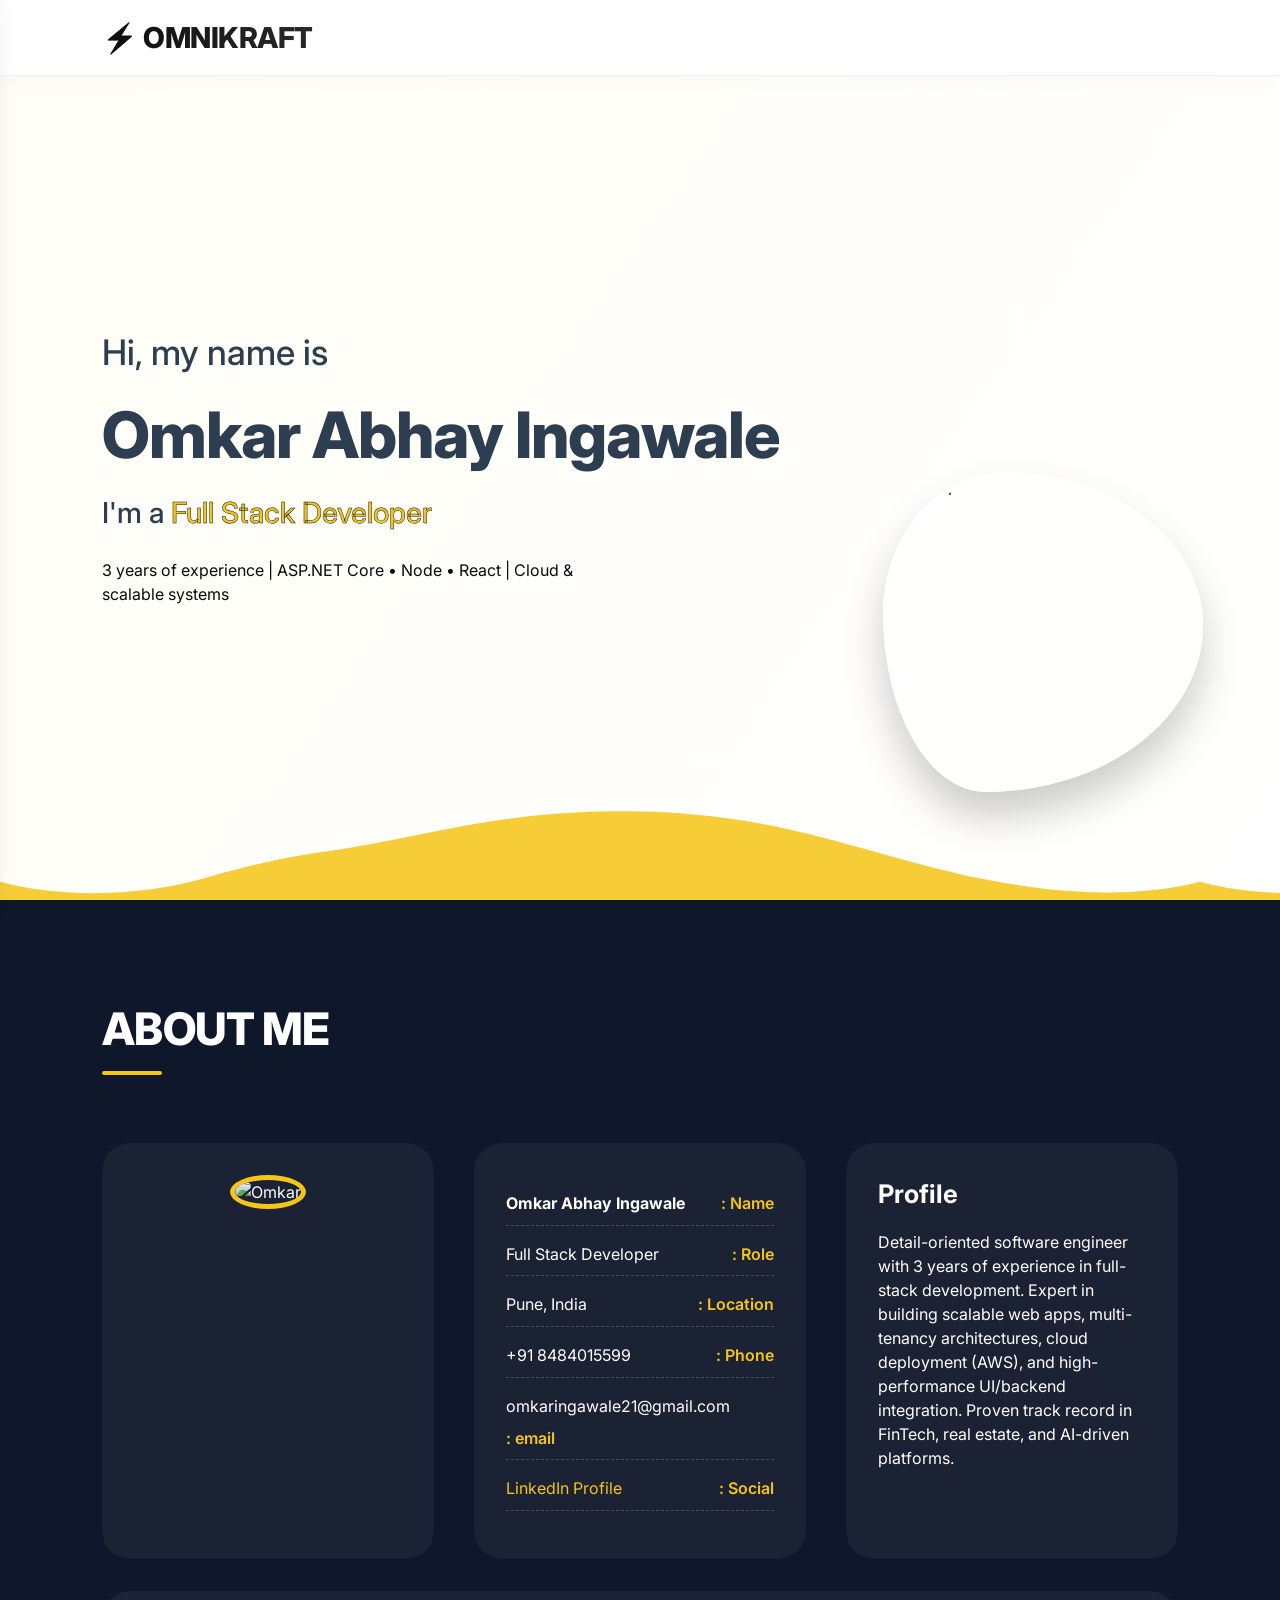
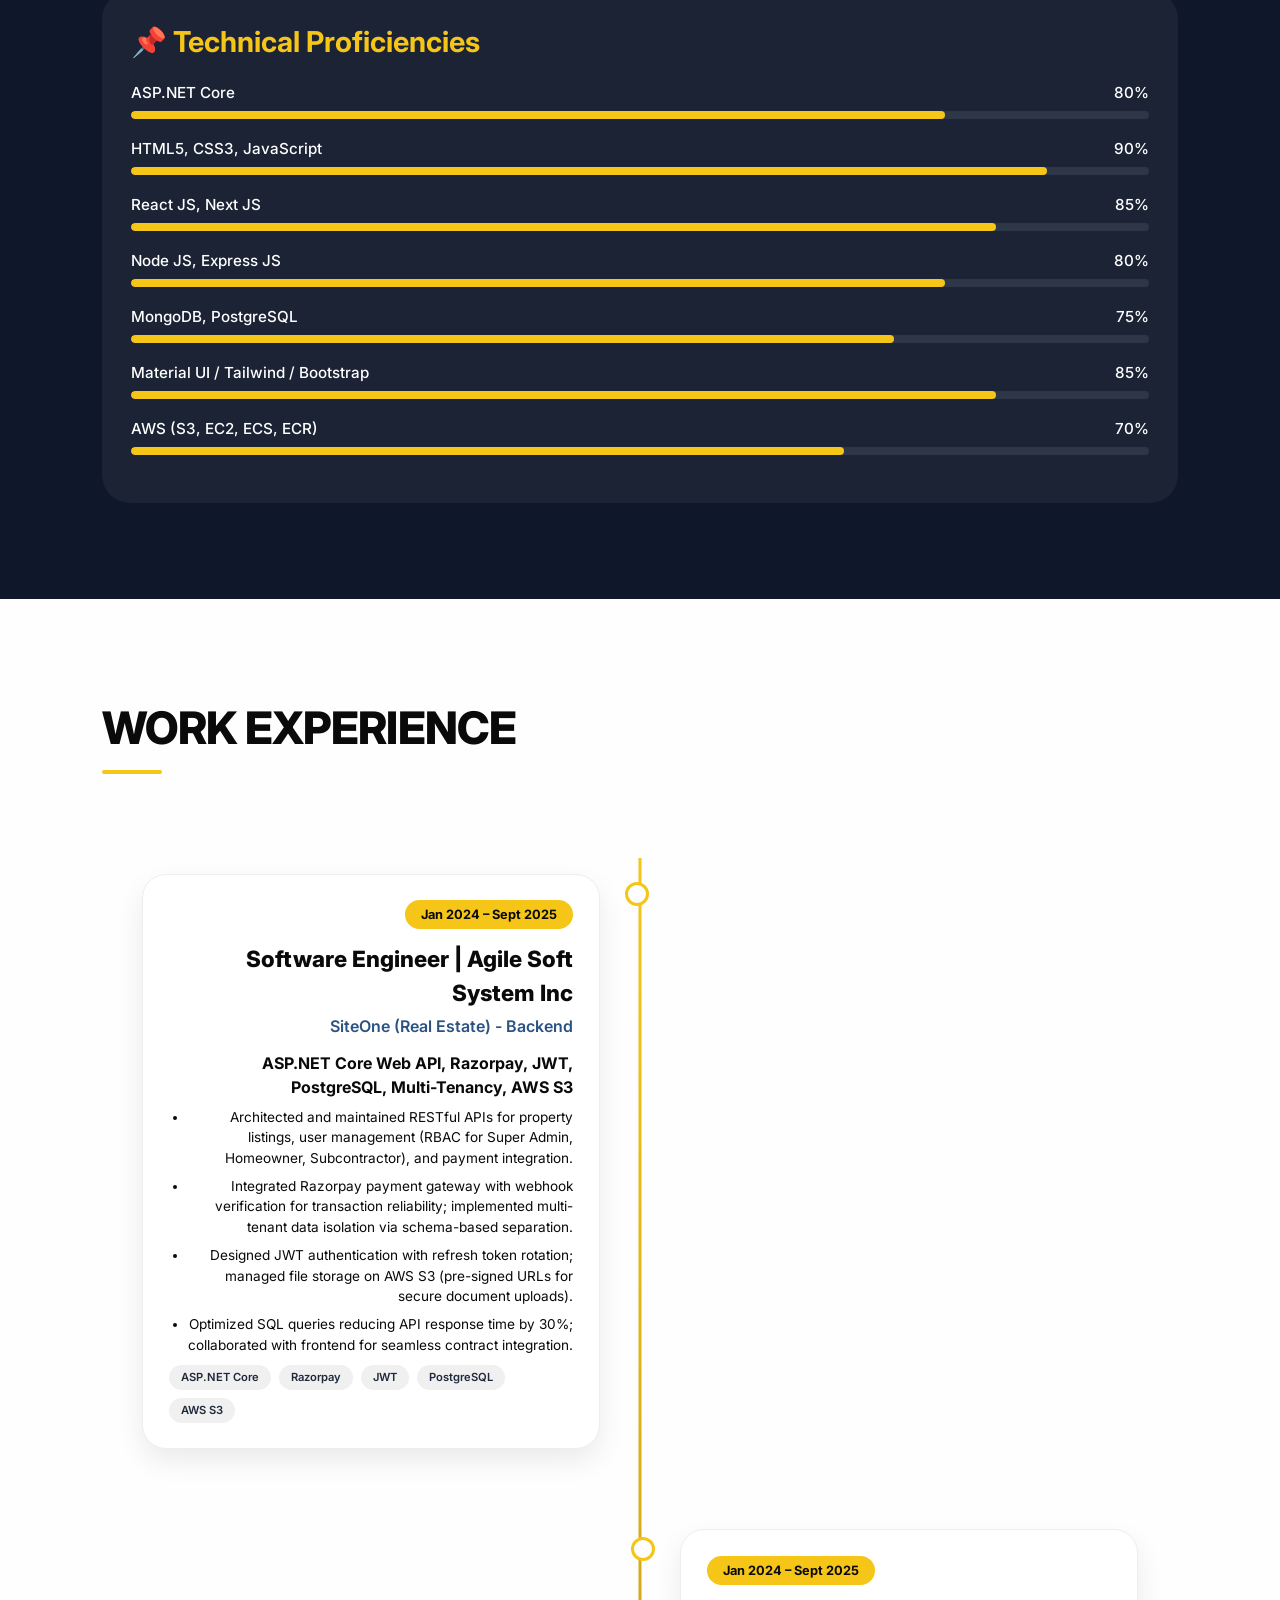
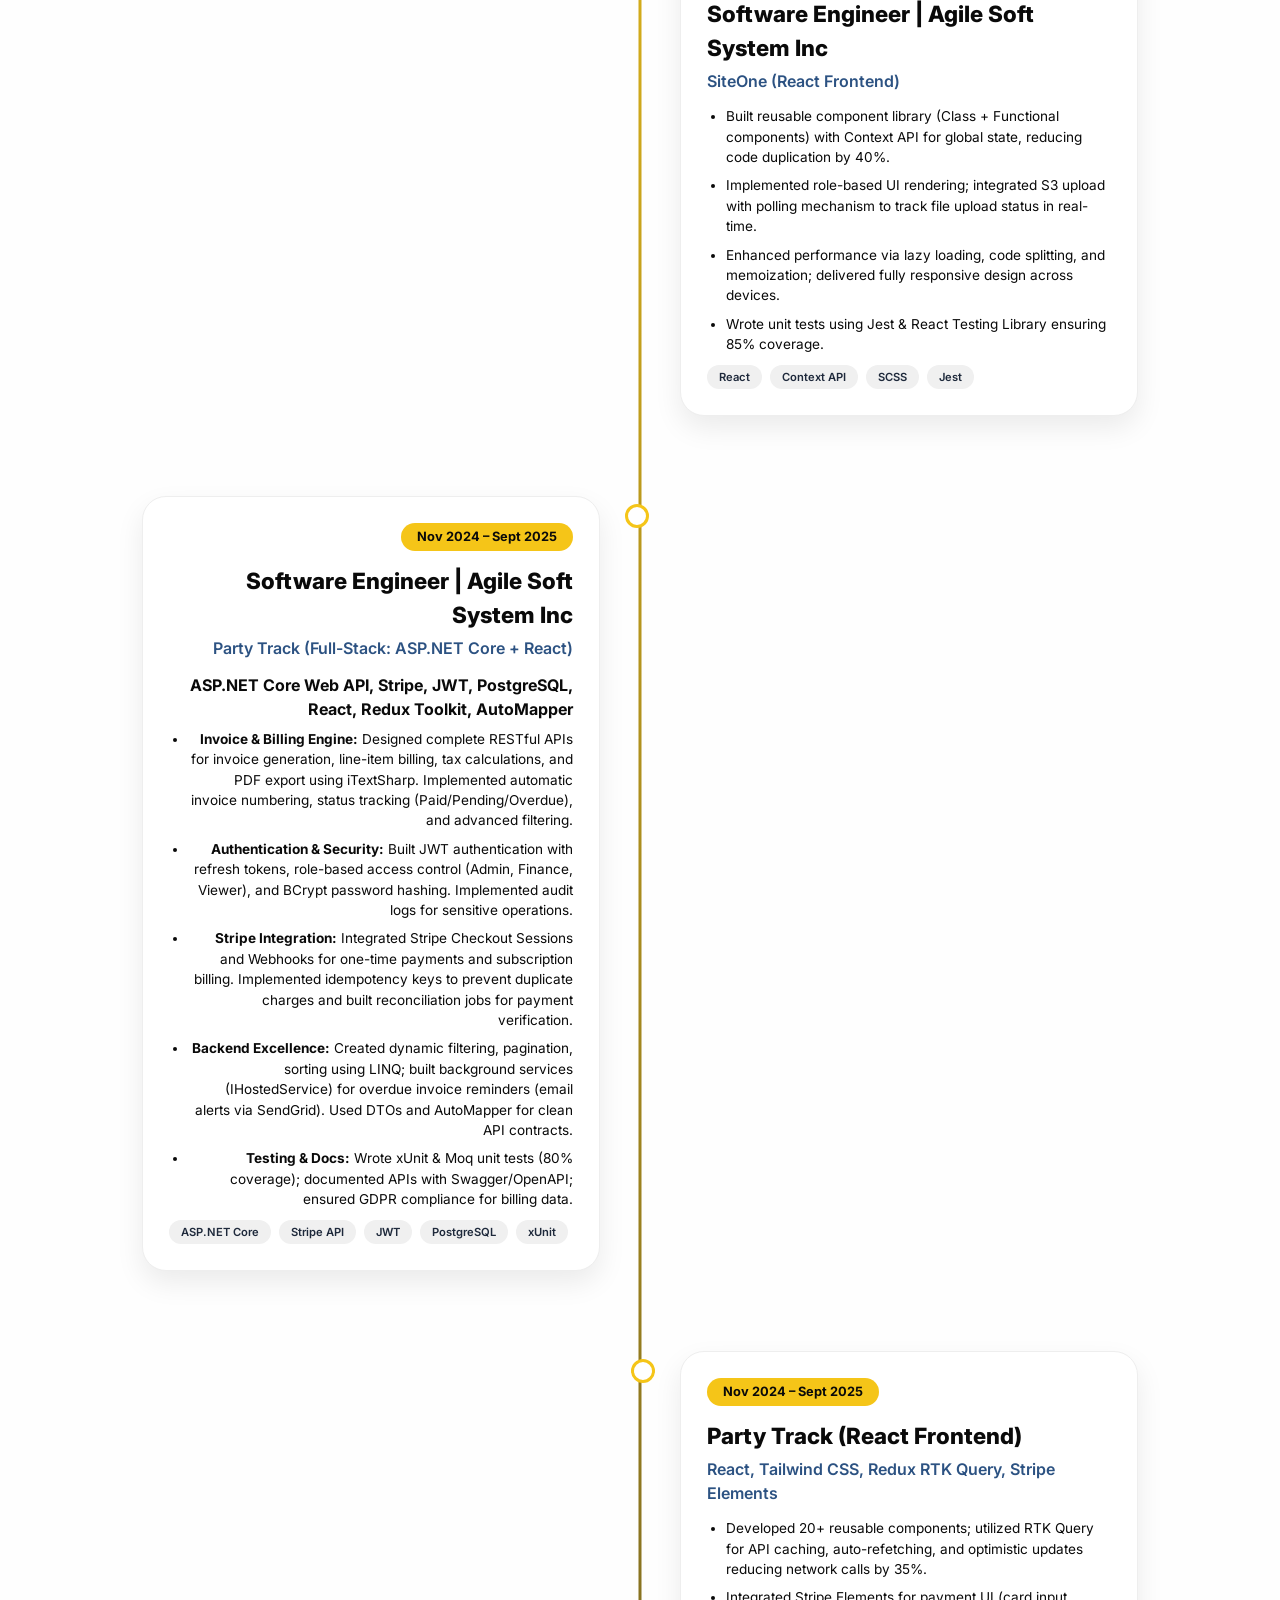
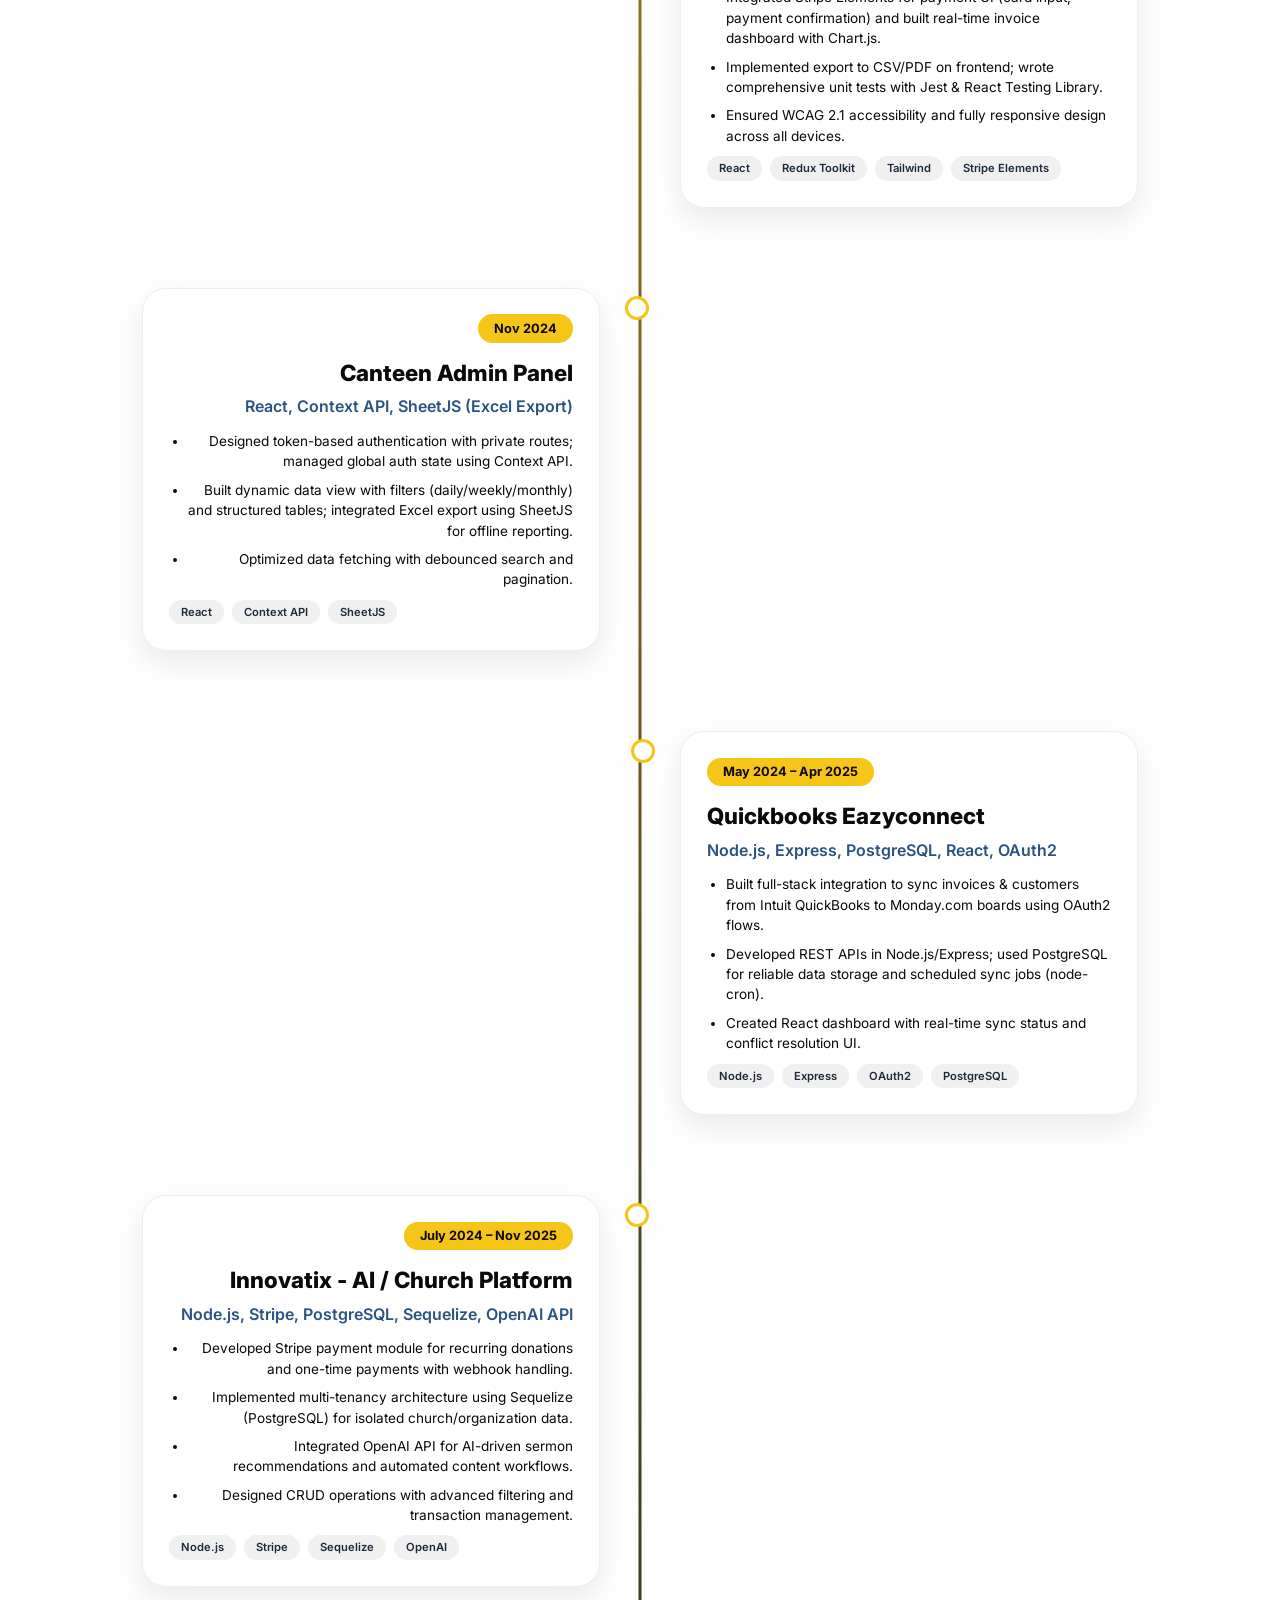
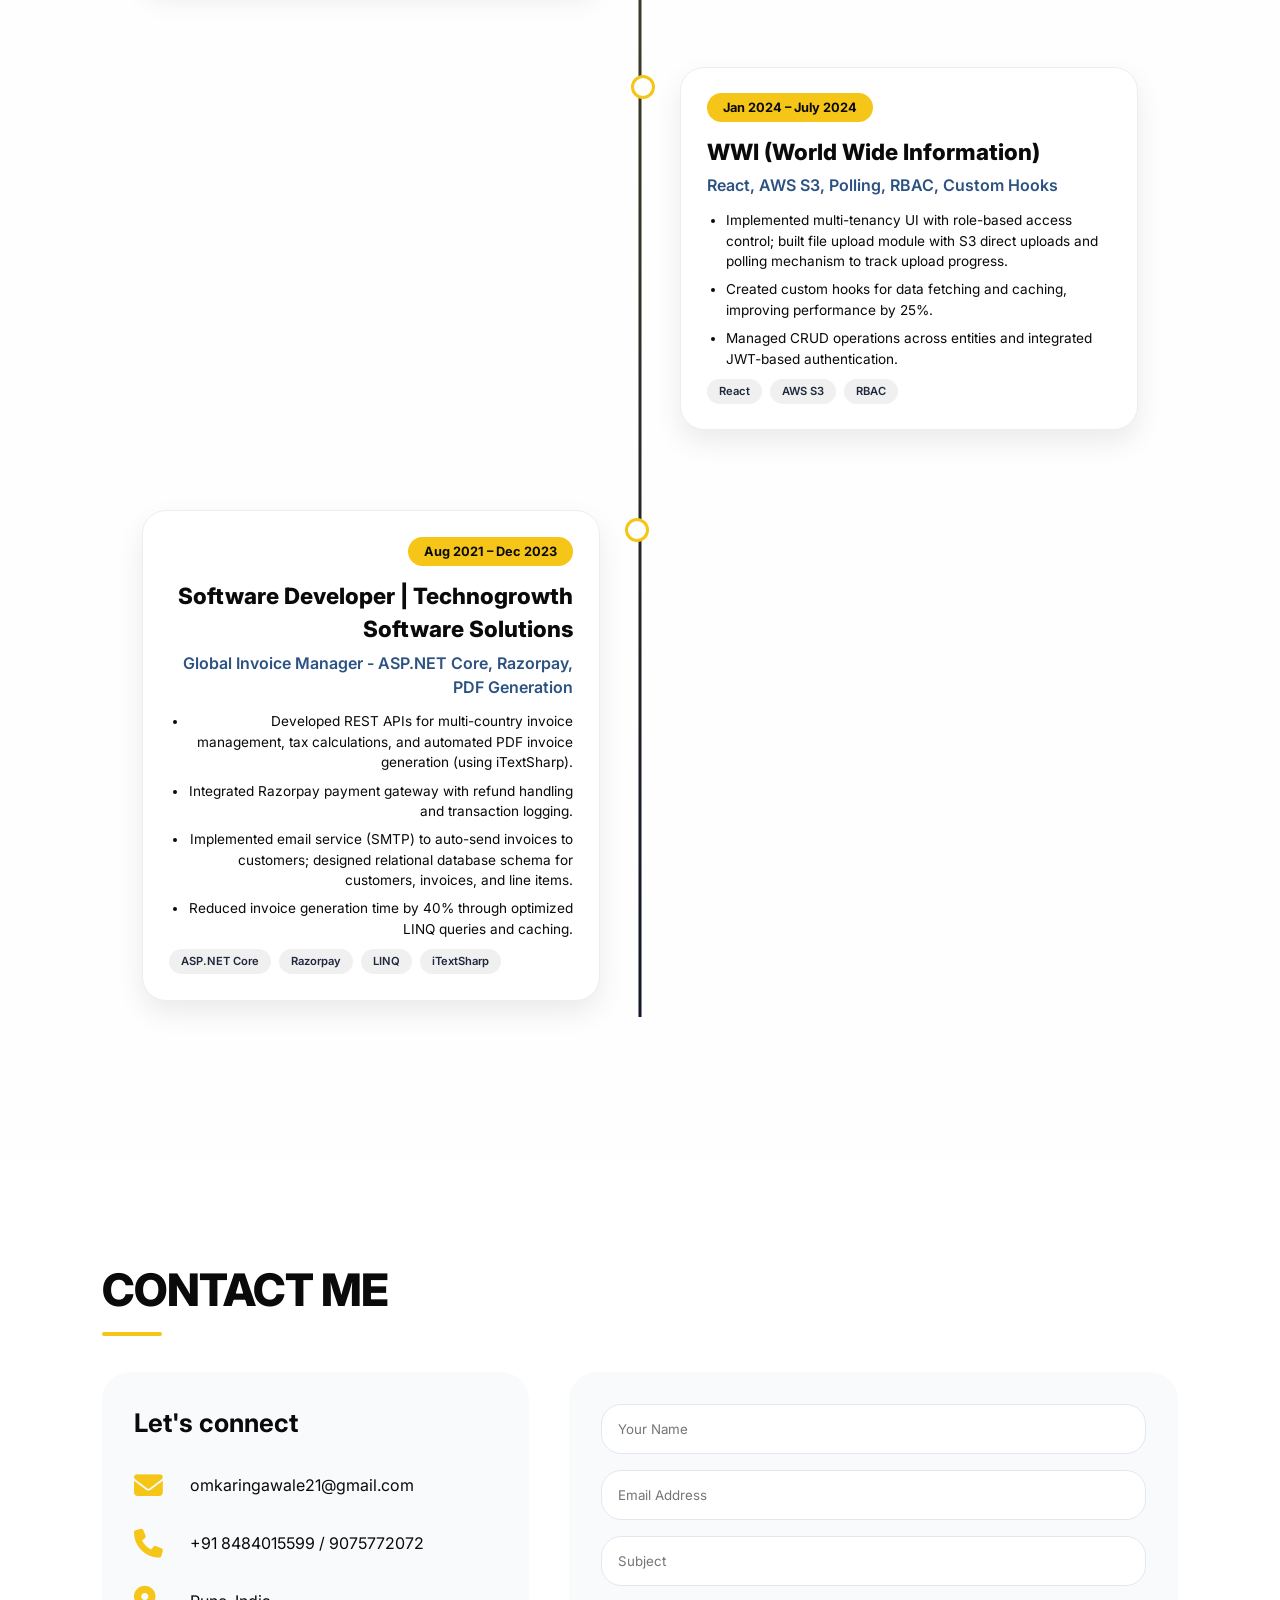
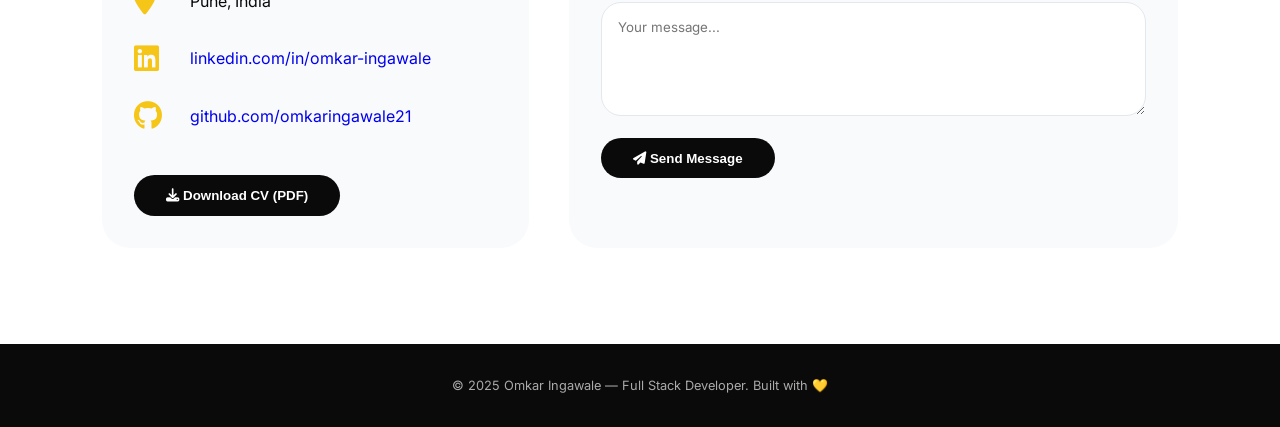
==== index.html @ 3b8007e1 "feat: update porfolio" ====
<!DOCTYPE html>
<html lang="en">
<head>
  <meta charset="UTF-8">
  <meta name="viewport" content="width=device-width, initial-scale=1.0, user-scalable=yes">
  <title>Omkar Ingawale | Full Stack Developer Portfolio</title>
  <!-- Google Fonts & Font Awesome -->
  <link href="https://fonts.googleapis.com/css2?family=Inter:opsz,wght@14..32,300;14..32,400;14..32,500;14..32,600;14..32,700;14..32,800&display=swap" rel="stylesheet">
  <link rel="stylesheet" href="https://cdnjs.cloudflare.com/ajax/libs/font-awesome/6.1.1/css/all.min.css">
  <link rel="stylesheet" href="./Personal_Portfolio.css">
</head>
<body>

<header class="header">
  <a href="#home" class="logo">⚡ OMNIKRAFT</a>
  <div id="menu-btn" class="fa-solid fa-bars"></div>
</header>

<nav class="navbar">
  <a href="#home"><i class="fa-solid fa-house"></i> Home</a>
  <a href="#about"><i class="fa-solid fa-address-card"></i> About</a>
  <a href="#experience"><i class="fa-solid fa-briefcase"></i> Experience</a>
  <a href="#contact"><i class="fa-solid fa-phone-volume"></i> Contact</a>
</nav>
<div class="navbar-img"><img src="https://placehold.co/800x1000/2c3e50/white?text=dev+vision" alt="nav-bg"></div>

<!-- HOME -->
<section class="home" id="home">
  <div class="home-content">
    <h3>Hi, my name is</h3>
    <h3 class="home-text">Omkar Abhay Ingawale</h3>
    <h3 style="font-size: 1.8rem;">I'm a <span class="highlight">Full Stack Developer</span></h3>
    <p style="margin-top: 1.5rem; max-width: 500px;">3 years of experience | ASP.NET Core • Node • React | Cloud & scalable systems</p>
  </div>
  <img src="https://placehold.co/400x400/0f172a/white?text=OMKAR" class="home-img" alt="Omkar">
  <div class="wave"></div><div class="wave wave2"></div>
</section>

<!-- ABOUT -->
<section class="about" id="about">
  <h1 class="heading" style="color:white">About Me</h1>
  <div class="about-container">
    <div class="about-card profile-img"><img src="https://placehold.co/300x300/f5c518/0f172a?text=OI" alt="Omkar"></div>
    <div class="about-card info">
      <p><strong>Omkar Abhay Ingawale</strong> <span>: Name</span></p>
      <p>Full Stack Developer <span>: Role</span></p>
      <p>Pune, India <span>: Location</span></p>
      <p>+91 8484015599 <span>: Phone</span></p>
      <p style="text-transform:lowercase">omkaringawale21@gmail.com <span>: Email</span></p>
      <p><a href="https://www.linkedin.com/in/omkar-ingawale-034a6b214/" target="_blank" style="color:var(--yellow)">LinkedIn Profile</a> <span>: Social</span></p>
    </div>
    <div class="about-card">
      <h3 style="font-size:1.6rem; margin-bottom:1rem;">Profile</h3>
      <p>Detail-oriented software engineer with 3 years of experience in full-stack development. Expert in building scalable web apps, multi-tenancy architectures, cloud deployment (AWS), and high-performance UI/backend integration. Proven track record in FinTech, real estate, and AI-driven platforms.</p>
    </div>
  </div>

  <div class="skill-box">
    <div class="skill-title">📌 Technical Proficiencies</div>
    <div class="progress"><h3>ASP.NET Core <span>80%</span></h3><div class="bar"><span style="width:80%"></span></div></div>
    <div class="progress"><h3>HTML5, CSS3, JavaScript <span>90%</span></h3><div class="bar"><span style="width:90%"></span></div></div>
    <div class="progress"><h3>React JS, Next JS <span>85%</span></h3><div class="bar"><span style="width:85%"></span></div></div>
    <div class="progress"><h3>Node JS, Express JS <span>80%</span></h3><div class="bar"><span style="width:80%"></span></div></div>
    <div class="progress"><h3>MongoDB, PostgreSQL <span>75%</span></h3><div class="bar"><span style="width:75%"></span></div></div>
    <div class="progress"><h3>Material UI / Tailwind / Bootstrap <span>85%</span></h3><div class="bar"><span style="width:85%"></span></div></div>
    <div class="progress"><h3>AWS (S3, EC2, ECS, ECR) <span>70%</span></h3><div class="bar"><span style="width:70%"></span></div></div>
  </div>
</section>

<!-- EXPERIENCE - ENRICHED DETAILS -->
<section class="experience" id="experience">
  <h1 class="heading">Work Experience</h1>
  <div class="timeline">
    <!-- Agile Soft: SiteOne Backend -->
    <div class="timeline-item"><div class="timeline-content"><span class="timeline-date">Jan 2024 – Sept 2025</span><h3>Software Engineer | Agile Soft System Inc</h3><h4>SiteOne (Real Estate) - Backend</h4><p><strong>ASP.NET Core Web API, Razorpay, JWT, PostgreSQL, Multi-Tenancy, AWS S3</strong></p><ul><li>Architected and maintained RESTful APIs for property listings, user management (RBAC for Super Admin, Homeowner, Subcontractor), and payment integration.</li><li>Integrated Razorpay payment gateway with webhook verification for transaction reliability; implemented multi-tenant data isolation via schema-based separation.</li><li>Designed JWT authentication with refresh token rotation; managed file storage on AWS S3 (pre-signed URLs for secure document uploads).</li><li>Optimized SQL queries reducing API response time by 30%; collaborated with frontend for seamless contract integration.</li></ul><div class="tech-stack"><span class="tech-badge">ASP.NET Core</span><span class="tech-badge">Razorpay</span><span class="tech-badge">JWT</span><span class="tech-badge">PostgreSQL</span><span class="tech-badge">AWS S3</span></div></div></div>
    
    <!-- SiteOne React Frontend -->
    <div class="timeline-item"><div class="timeline-content"><span class="timeline-date">Jan 2024 – Sept 2025</span><h3>Software Engineer | Agile Soft System Inc</h3><h4>SiteOne (React Frontend)</h4><ul><li>Built reusable component library (Class + Functional components) with Context API for global state, reducing code duplication by 40%.</li><li>Implemented role-based UI rendering; integrated S3 upload with polling mechanism to track file upload status in real-time.</li><li>Enhanced performance via lazy loading, code splitting, and memoization; delivered fully responsive design across devices.</li><li>Wrote unit tests using Jest & React Testing Library ensuring 85% coverage.</li></ul><div class="tech-stack"><span class="tech-badge">React</span><span class="tech-badge">Context API</span><span class="tech-badge">SCSS</span><span class="tech-badge">Jest</span></div></div></div>
    
    <!-- PARTY TRACK - Backend (ASP.NET Core with Stripe & Invoicing) -->
    <div class="timeline-item"><div class="timeline-content"><span class="timeline-date">Nov 2024 – Sept 2025</span><h3>Software Engineer | Agile Soft System Inc</h3><h4>Party Track (Full-Stack: ASP.NET Core + React)</h4>
      <p><strong>ASP.NET Core Web API, Stripe, JWT, PostgreSQL, React, Redux Toolkit, AutoMapper</strong></p>
      <ul>
        <li><strong>Invoice & Billing Engine:</strong> Designed complete RESTful APIs for invoice generation, line-item billing, tax calculations, and PDF export using iTextSharp. Implemented automatic invoice numbering, status tracking (Paid/Pending/Overdue), and advanced filtering.</li>
        <li><strong>Authentication & Security:</strong> Built JWT authentication with refresh tokens, role-based access control (Admin, Finance, Viewer), and BCrypt password hashing. Implemented audit logs for sensitive operations.</li>
        <li><strong>Stripe Integration:</strong> Integrated Stripe Checkout Sessions and Webhooks for one-time payments and subscription billing. Implemented idempotency keys to prevent duplicate charges and built reconciliation jobs for payment verification.</li>
        <li><strong>Backend Excellence:</strong> Created dynamic filtering, pagination, sorting using LINQ; built background services (IHostedService) for overdue invoice reminders (email alerts via SendGrid). Used DTOs and AutoMapper for clean API contracts.</li>
        <li><strong>Testing & Docs:</strong> Wrote xUnit & Moq unit tests (80% coverage); documented APIs with Swagger/OpenAPI; ensured GDPR compliance for billing data.</li>
      </ul>
      <div class="tech-stack"><span class="tech-badge">ASP.NET Core</span><span class="tech-badge">Stripe API</span><span class="tech-badge">JWT</span><span class="tech-badge">PostgreSQL</span><span class="tech-badge">xUnit</span></div>
    </div></div>

    <!-- Party Track React Frontend (Redux RTK Query) -->
    <div class="timeline-item"><div class="timeline-content"><span class="timeline-date">Nov 2024 – Sept 2025</span><h3>Party Track (React Frontend)</h3><h4>React, Tailwind CSS, Redux RTK Query, Stripe Elements</h4><ul><li>Developed 20+ reusable components; utilized RTK Query for API caching, auto-refetching, and optimistic updates reducing network calls by 35%.</li><li>Integrated Stripe Elements for payment UI (card input, payment confirmation) and built real-time invoice dashboard with Chart.js.</li><li>Implemented export to CSV/PDF on frontend; wrote comprehensive unit tests with Jest & React Testing Library.</li><li>Ensured WCAG 2.1 accessibility and fully responsive design across all devices.</li></ul><div class="tech-stack"><span class="tech-badge">React</span><span class="tech-badge">Redux Toolkit</span><span class="tech-badge">Tailwind</span><span class="tech-badge">Stripe Elements</span></div></div></div>
    
    <!-- Canteen Admin Panel -->
    <div class="timeline-item"><div class="timeline-content"><span class="timeline-date">Nov 2024</span><h3>Canteen Admin Panel</h3><h4>React, Context API, SheetJS (Excel Export)</h4><ul><li>Designed token-based authentication with private routes; managed global auth state using Context API.</li><li>Built dynamic data view with filters (daily/weekly/monthly) and structured tables; integrated Excel export using SheetJS for offline reporting.</li><li>Optimized data fetching with debounced search and pagination.</li></ul><div class="tech-stack"><span class="tech-badge">React</span><span class="tech-badge">Context API</span><span class="tech-badge">SheetJS</span></div></div></div>
    
    <!-- Quickbooks Eazyconnect -->
    <div class="timeline-item"><div class="timeline-content"><span class="timeline-date">May 2024 – Apr 2025</span><h3>Quickbooks Eazyconnect</h3><h4>Node.js, Express, PostgreSQL, React, OAuth2</h4><ul><li>Built full-stack integration to sync invoices & customers from Intuit QuickBooks to Monday.com boards using OAuth2 flows.</li><li>Developed REST APIs in Node.js/Express; used PostgreSQL for reliable data storage and scheduled sync jobs (node-cron).</li><li>Created React dashboard with real-time sync status and conflict resolution UI.</li></ul><div class="tech-stack"><span class="tech-badge">Node.js</span><span class="tech-badge">Express</span><span class="tech-badge">OAuth2</span><span class="tech-badge">PostgreSQL</span></div></div></div>
    
    <!-- Innovatix - AI / Church -->
    <div class="timeline-item"><div class="timeline-content"><span class="timeline-date">July 2024 – Nov 2025</span><h3>Innovatix - AI / Church Platform</h3><h4>Node.js, Stripe, PostgreSQL, Sequelize, OpenAI API</h4><ul><li>Developed Stripe payment module for recurring donations and one-time payments with webhook handling.</li><li>Implemented multi-tenancy architecture using Sequelize (PostgreSQL) for isolated church/organization data.</li><li>Integrated OpenAI API for AI-driven sermon recommendations and automated content workflows.</li><li>Designed CRUD operations with advanced filtering and transaction management.</li></ul><div class="tech-stack"><span class="tech-badge">Node.js</span><span class="tech-badge">Stripe</span><span class="tech-badge">Sequelize</span><span class="tech-badge">OpenAI</span></div></div></div>
    
    <!-- WWI (World Wide Info) -->
    <div class="timeline-item"><div class="timeline-content"><span class="timeline-date">Jan 2024 – July 2024</span><h3>WWI (World Wide Information)</h3><h4>React, AWS S3, Polling, RBAC, Custom Hooks</h4><ul><li>Implemented multi-tenancy UI with role-based access control; built file upload module with S3 direct uploads and polling mechanism to track upload progress.</li><li>Created custom hooks for data fetching and caching, improving performance by 25%.</li><li>Managed CRUD operations across entities and integrated JWT-based authentication.</li></ul><div class="tech-stack"><span class="tech-badge">React</span><span class="tech-badge">AWS S3</span><span class="tech-badge">RBAC</span></div></div></div>
    
    <!-- Technogrowth - Global Invoice Manager -->
    <div class="timeline-item"><div class="timeline-content"><span class="timeline-date">Aug 2021 – Dec 2023</span><h3>Software Developer | Technogrowth Software Solutions</h3><h4>Global Invoice Manager - ASP.NET Core, Razorpay, PDF Generation</h4><ul><li>Developed REST APIs for multi-country invoice management, tax calculations, and automated PDF invoice generation (using iTextSharp).</li><li>Integrated Razorpay payment gateway with refund handling and transaction logging.</li><li>Implemented email service (SMTP) to auto-send invoices to customers; designed relational database schema for customers, invoices, and line items.</li><li>Reduced invoice generation time by 40% through optimized LINQ queries and caching.</li></ul><div class="tech-stack"><span class="tech-badge">ASP.NET Core</span><span class="tech-badge">Razorpay</span><span class="tech-badge">LINQ</span><span class="tech-badge">iTextSharp</span></div></div></div>
  </div>
</section>

<!-- CONTACT -->
<section class="contact" id="contact">
  <h1 class="heading">Contact Me</h1>
  <div class="contact-row">
    <div class="contact-info">
      <h3 style="font-size:1.6rem; margin-bottom:1rem;">Let's connect</h3>
      <div class="info-item"><i class="fas fa-envelope"></i> <span style="word-break:break-all;">omkaringawale21@gmail.com</span></div>
      <div class="info-item"><i class="fas fa-phone"></i> +91 8484015599 / 9075772072</div>
      <div class="info-item"><i class="fas fa-map-marker-alt"></i> Pune, India</div>
      <div class="info-item"><i class="fab fa-linkedin"></i> <a href="https://www.linkedin.com/in/omkar-ingawale-034a6b214/" target="_blank">linkedin.com/in/omkar-ingawale</a></div>
      <div class="info-item"><i class="fab fa-github"></i> <a href="https://github.com/omkaringawale21" target="_blank">github.com/omkaringawale21</a></div>
      <button id="downloadResume" class="download-btn" style="margin-top:1rem;"><i class="fa-solid fa-download"></i> Download CV (PDF)</button>
    </div>
    <form class="contact-form" id="contactForm">
      <input type="text" placeholder="Your Name" class="box" id="nameInput" required>
      <input type="email" placeholder="Email Address" class="box" id="emailInput" required>
      <input type="text" placeholder="Subject" class="box" id="subjectInput">
      <textarea rows="5" placeholder="Your message..." id="msgInput" class="message"></textarea>
      <button type="submit"><i class="fas fa-paper-plane"></i> Send Message</button>
    </form>
  </div>
</section>
<footer>
  <p>© 2025 Omkar Ingawale — Full Stack Developer. Built with 💛</p>
</footer>

<script src="https://cdn.jsdelivr.net/npm/@emailjs/browser@3/dist/email.min.js"></script>
<script src="./Personal_Portfolio.js"></script>
</body>
</html>
---- Personal_Portfolio.css ----
* {
  margin: 0;
  padding: 0;
  box-sizing: border-box;
}

:root {
  --yellow: #f5c518;
  --yellow-dark: #e0b015;
  --black: #0a0a0a;
  --white: #ffffff;
  --gray-100: #f8f9fa;
  --gray-200: #e9ecef;
  --gray-800: #212529;
  --dark-bg: #0f172a;
  --card-shadow: 0 20px 35px -12px rgba(0, 0, 0, 0.12);
  --transition: all 0.25s cubic-bezier(0.2, 0, 0, 1);
}

body {
  font-family: 'Inter', sans-serif;
  background: var(--white);
  color: var(--black);
  line-height: 1.5;
  scroll-behavior: smooth;
  overflow-x: hidden;
}

::-webkit-scrollbar {
  width: 8px;
}
::-webkit-scrollbar-track {
  background: var(--gray-200);
}
::-webkit-scrollbar-thumb {
  background: var(--yellow);
  border-radius: 10px;
}

section {
  padding: 6rem 8%;
}

.heading {
  font-size: 2.8rem;
  font-weight: 800;
  text-transform: uppercase;
  letter-spacing: -0.02em;
  margin-bottom: 3rem;
  position: relative;
  display: inline-block;
}
.heading:after {
  content: '';
  position: absolute;
  bottom: -12px;
  left: 0;
  width: 60px;
  height: 4px;
  background: var(--yellow);
  border-radius: 4px;
}

/* HEADER */
.header {
  position: fixed;
  top: 0;
  left: 0;
  right: 0;
  background: rgba(255,255,255,0.96);
  backdrop-filter: blur(10px);
  padding: 1rem 8%;
  display: flex;
  justify-content: space-between;
  align-items: center;
  z-index: 1000;
  box-shadow: 0 2px 20px rgba(0,0,0,0.03);
  border-bottom: 1px solid rgba(0,0,0,0.05);
}
.logo {
  font-size: 1.8rem;
  font-weight: 800;
  letter-spacing: -0.5px;
  background: linear-gradient(135deg, var(--black) 0%, #2c2c2c 100%);
  -webkit-background-clip: text;
  background-clip: text;
  color: transparent;
}
#menu-btn {
  font-size: 1.8rem;
  background: var(--black);
  color: white;
  width: 42px;
  height: 42px;
  display: flex;
  align-items: center;
  justify-content: center;
  border-radius: 12px;
  cursor: pointer;
  transition: var(--transition);
  display: none;
}
#menu-btn:hover {
  background: var(--yellow);
  color: black;
}

/* SIDEBAR NAV */
.navbar {
  position: fixed;
  top: 0;
  left: -320px;
  width: 300px;
  height: 100vh;
  background: var(--black);
  z-index: 1100;
  padding: 8rem 2rem 3rem;
  transition: 0.3s ease;
  box-shadow: 4px 0 30px rgba(0,0,0,0.2);
  display: flex;
  flex-direction: column;
  gap: 1.5rem;
}
.navbar.active {
  left: 0;
}
.navbar a {
  color: #e2e8f0;
  font-size: 1.4rem;
  font-weight: 500;
  display: flex;
  align-items: center;
  gap: 1rem;
  padding: 0.8rem 1rem;
  border-radius: 14px;
  transition: 0.2s;
  text-decoration: none;
}
.navbar a i {
  width: 28px;
  font-size: 1.3rem;
}
.navbar a:hover {
  background: var(--yellow);
  color: black;
  transform: translateX(6px);
}
.navbar-img {
  position: fixed;
  top: 0;
  right: -100%;
  width: 320px;
  height: 100vh;
  z-index: 1050;
  transition: 0.3s ease;
  pointer-events: none;
}
.navbar-img.active {
  right: 0;
}
.navbar-img img {
  width: 100%;
  height: 100%;
  object-fit: cover;
  filter: grayscale(0.2);
  opacity: 0.9;
}

/* HOME */
.home {
  min-height: 100vh;
  display: flex;
  flex-direction: column;
  justify-content: center;
  background: linear-gradient(125deg, #fffdf5 0%, #ffffff 100%);
  position: relative;
  overflow: hidden;
  padding-top: 8rem;
}
.home-content {
  max-width: 700px;
  position: relative;
  z-index: 2;
}
.home h3 {
  font-size: 2.2rem;
  font-weight: 500;
  color: #2d3e50;
}
.home-text {
  font-size: 4rem !important;
  font-weight: 800 !important;
  color: #0f172a;
  margin: 0.5rem 0;
  letter-spacing: -1px;
}
.highlight {
  color: var(--yellow);
  -webkit-text-stroke: 0.5px #0f172a;
}
.home-img {
  position: absolute;
  right: 6%;
  bottom: 12%;
  width: 320px;
  height: 320px;
  object-fit: cover;
  border-radius: 38% 62% 68% 32% / 44% 48% 52% 56%;
  border: 5px solid white;
  box-shadow: 0 25px 40px rgba(0,0,0,0.2);
  transition: transform 0.4s;
  z-index: 2;
}
@media (max-width: 1000px) {
  .home-img { width: 240px; height: 240px; right: 5%; bottom: 15%; }
}
@media (max-width: 750px) {
  .home-img { position: relative; margin: 2rem auto 0; right: auto; bottom: auto; display: block; }
  .home { text-align: center; align-items: center; }
  .home-content { text-align: center; }
}

/* wave */
.wave {
  position: absolute;
  bottom: 0;
  left: 0;
  width: 100%;
  height: 90px;
  background: url('data:image/svg+xml;utf8,<svg xmlns="http://www.w3.org/2000/svg" viewBox="0 0 1200 120" preserveAspectRatio="none"><path d="M321.39,56.44c58-10.79,114.16-30.13,172-41.86,82.39-16.72,168.19-17.73,250.45-.39C823.78,31,906.67,72,985.66,92.83c70.05,18.48,146.53,26.09,214.34,3V120H0V95.8C59.71,118.11,142.21,115.22,204.36,91.08,257.28,70.51,294.51,61.21,321.39,56.44Z" fill="%23f5c518" opacity="0.8"></path></svg>') repeat-x;
  background-size: 1200px 90px;
  animation: waveAnim 18s linear infinite;
  pointer-events: none;
}
.wave2 { bottom: 0; opacity: 0.4; animation: waveAnim 25s linear reverse infinite; }
@keyframes waveAnim {
  0% { background-position-x: 0; }
  100% { background-position-x: 1200px; }
}

/* About */
.about {
  background: var(--dark-bg);
  color: white;
}
.about-container {
  display: flex;
  flex-wrap: wrap;
  gap: 2.5rem;
  margin-top: 2rem;
}
.about-card {
  background: rgba(255,255,255,0.05);
  border-radius: 28px;
  padding: 2rem;
  flex: 1 1 260px;
  backdrop-filter: blur(2px);
}
.profile-img {
  text-align: center;
}
.profile-img img {
  width: 200px;
  height: 200px;
  border-radius: 50%;
  border: 5px solid var(--yellow);
  object-fit: cover;
}
.info p {
  font-size: 1rem;
  margin: 1rem 0;
  display: flex;
  flex-wrap: wrap;
  gap: 0.5rem;
  justify-content: space-between;
  border-bottom: 1px dashed rgba(255,255,255,0.2);
  padding-bottom: 0.6rem;
}
.info p span { color: var(--yellow); font-weight: 600; }
.skill-box {
  background: rgba(255,255,255,0.05);
  border-radius: 28px;
  padding: 1.8rem;
  margin-top: 2rem;
}
.skill-title {
  font-size: 1.8rem;
  font-weight: 700;
  margin-bottom: 1.2rem;
  color: var(--yellow);
}
.progress {
  margin: 1.2rem 0;
}
.progress h3 {
  display: flex;
  justify-content: space-between;
  font-size: 0.95rem;
  font-weight: 500;
}
.bar {
  background: #2d3748;
  height: 8px;
  border-radius: 12px;
  margin-top: 6px;
  overflow: hidden;
}
.bar span {
  display: block;
  height: 100%;
  background: var(--yellow);
  border-radius: 12px;
}

/* Experience Timeline Modern */
.experience {
  background: #fefefe;
}
.timeline {
  position: relative;
  max-width: 1100px;
  margin: 3rem auto;
}
.timeline::before {
  content: '';
  position: absolute;
  width: 3px;
  background: linear-gradient(to bottom, var(--yellow), #0f172a);
  top: 0;
  bottom: 0;
  left: 50%;
  transform: translateX(-50%);
}
.timeline-item {
  width: 50%;
  padding: 1rem 2.5rem;
  position: relative;
  margin-bottom: 3rem;
}
.timeline-item:nth-child(odd) { left: 0; text-align: right; }
.timeline-item:nth-child(even) { left: 50%; text-align: left; }
.timeline-item::after {
  content: '';
  position: absolute;
  width: 18px;
  height: 18px;
  background: white;
  border: 3px solid var(--yellow);
  border-radius: 50%;
  top: 24px;
  z-index: 2;
}
.timeline-item:nth-child(odd)::after { right: -9px; }
.timeline-item:nth-child(even)::after { left: -9px; }
.timeline-content {
  background: white;
  padding: 1.6rem;
  border-radius: 24px;
  box-shadow: 0 12px 28px rgba(0,0,0,0.08);
  transition: 0.2s;
  border: 1px solid #eee;
}
.timeline-content:hover { transform: translateY(-4px); box-shadow: 0 20px 30px -10px rgba(0,0,0,0.1); }
.timeline-date {
  background: var(--yellow);
  display: inline-block;
  padding: 0.3rem 1rem;
  border-radius: 40px;
  font-size: 0.8rem;
  font-weight: 700;
  margin-bottom: 0.8rem;
}
.timeline-content h3 { font-size: 1.4rem; font-weight: 800; margin-bottom: 0.3rem; }
.timeline-content h4 { color: #2c5282; font-weight: 600; font-size: 1rem; margin-bottom: 0.8rem; }
.timeline-content ul { padding-left: 1.2rem; margin-top: 0.5rem; }
.timeline-content li { font-size: 0.85rem; margin: 0.5rem 0; }
@media (max-width: 800px) {
  .timeline::before { left: 20px; }
  .timeline-item { width: 100%; padding-left: 50px; text-align: left; left: 0 !important; }
  .timeline-item:nth-child(odd)::after, .timeline-item:nth-child(even)::after { left: 11px; right: auto; }
  .timeline-item:nth-child(odd) .timeline-content, .timeline-item:nth-child(even) .timeline-content { text-align: left; }
}

/* Contact */
.contact {
  background: white;
}
.contact-row {
  display: flex;
  flex-wrap: wrap;
  gap: 2.5rem;
}
.contact-info {
  flex: 1;
  background: #f9fafc;
  border-radius: 28px;
  padding: 2rem;
}
.contact-info .info-item {
  display: flex;
  align-items: center;
  gap: 1rem;
  margin: 1.8rem 0;
  flex-wrap: wrap;
}
.info-item i { font-size: 1.8rem; color: var(--yellow); width: 40px; }
.contact-form {
  flex: 1.5;
  background: #f9fafc;
  border-radius: 28px;
  padding: 2rem;
}
.contact-form input, .contact-form textarea {
  width: 100%;
  padding: 1rem;
  margin-bottom: 1rem;
  border: 1px solid #e2e8f0;
  border-radius: 20px;
  font-family: inherit;
  transition: 0.2s;
}
.contact-form button, .download-btn {
  background: var(--black);
  color: white;
  border: none;
  padding: 0.8rem 2rem;
  border-radius: 40px;
  font-weight: 600;
  cursor: pointer;
  transition: 0.2s;
}
.contact-form button:hover, .download-btn:hover {
  background: var(--yellow);
  color: black;
}

footer {
  text-align: center;
  padding: 2rem;
  background: #0a0a0a;
  color: #aaa;
  font-size: 0.8rem;
}
@media (max-width: 768px) {
  section { padding: 4rem 5%; }
  .heading { font-size: 2rem; }
  #menu-btn { display: flex; }
  .navbar-img { display: none; }
}
a { text-decoration: none; }
.text-small { font-size: 0.9rem; word-break: break-word; }
.tech-stack {
  display: flex;
  flex-wrap: wrap;
  gap: 8px;
  margin-top: 10px;
}
.tech-badge {
  background: #f0f0f0;
  padding: 4px 12px;
  border-radius: 30px;
  font-size: 0.7rem;
  font-weight: 600;
  color: #1e293b;
}
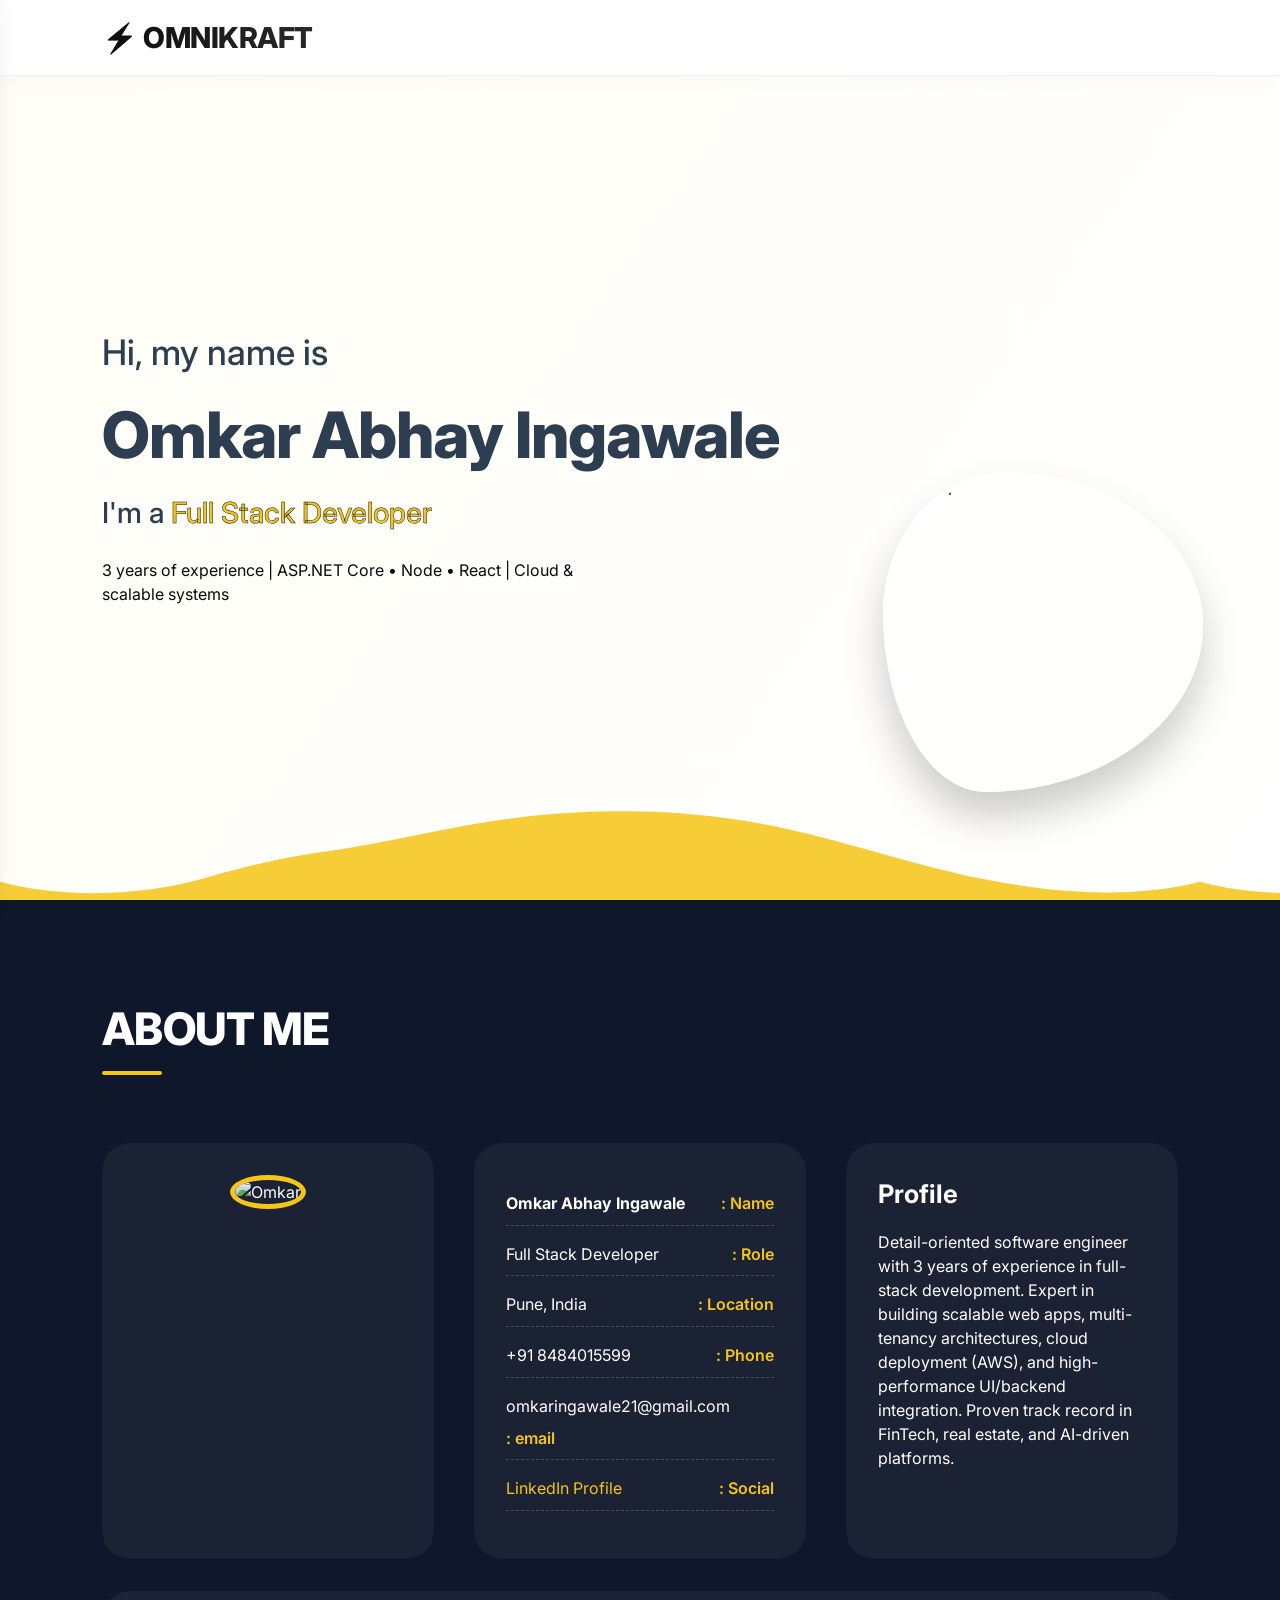
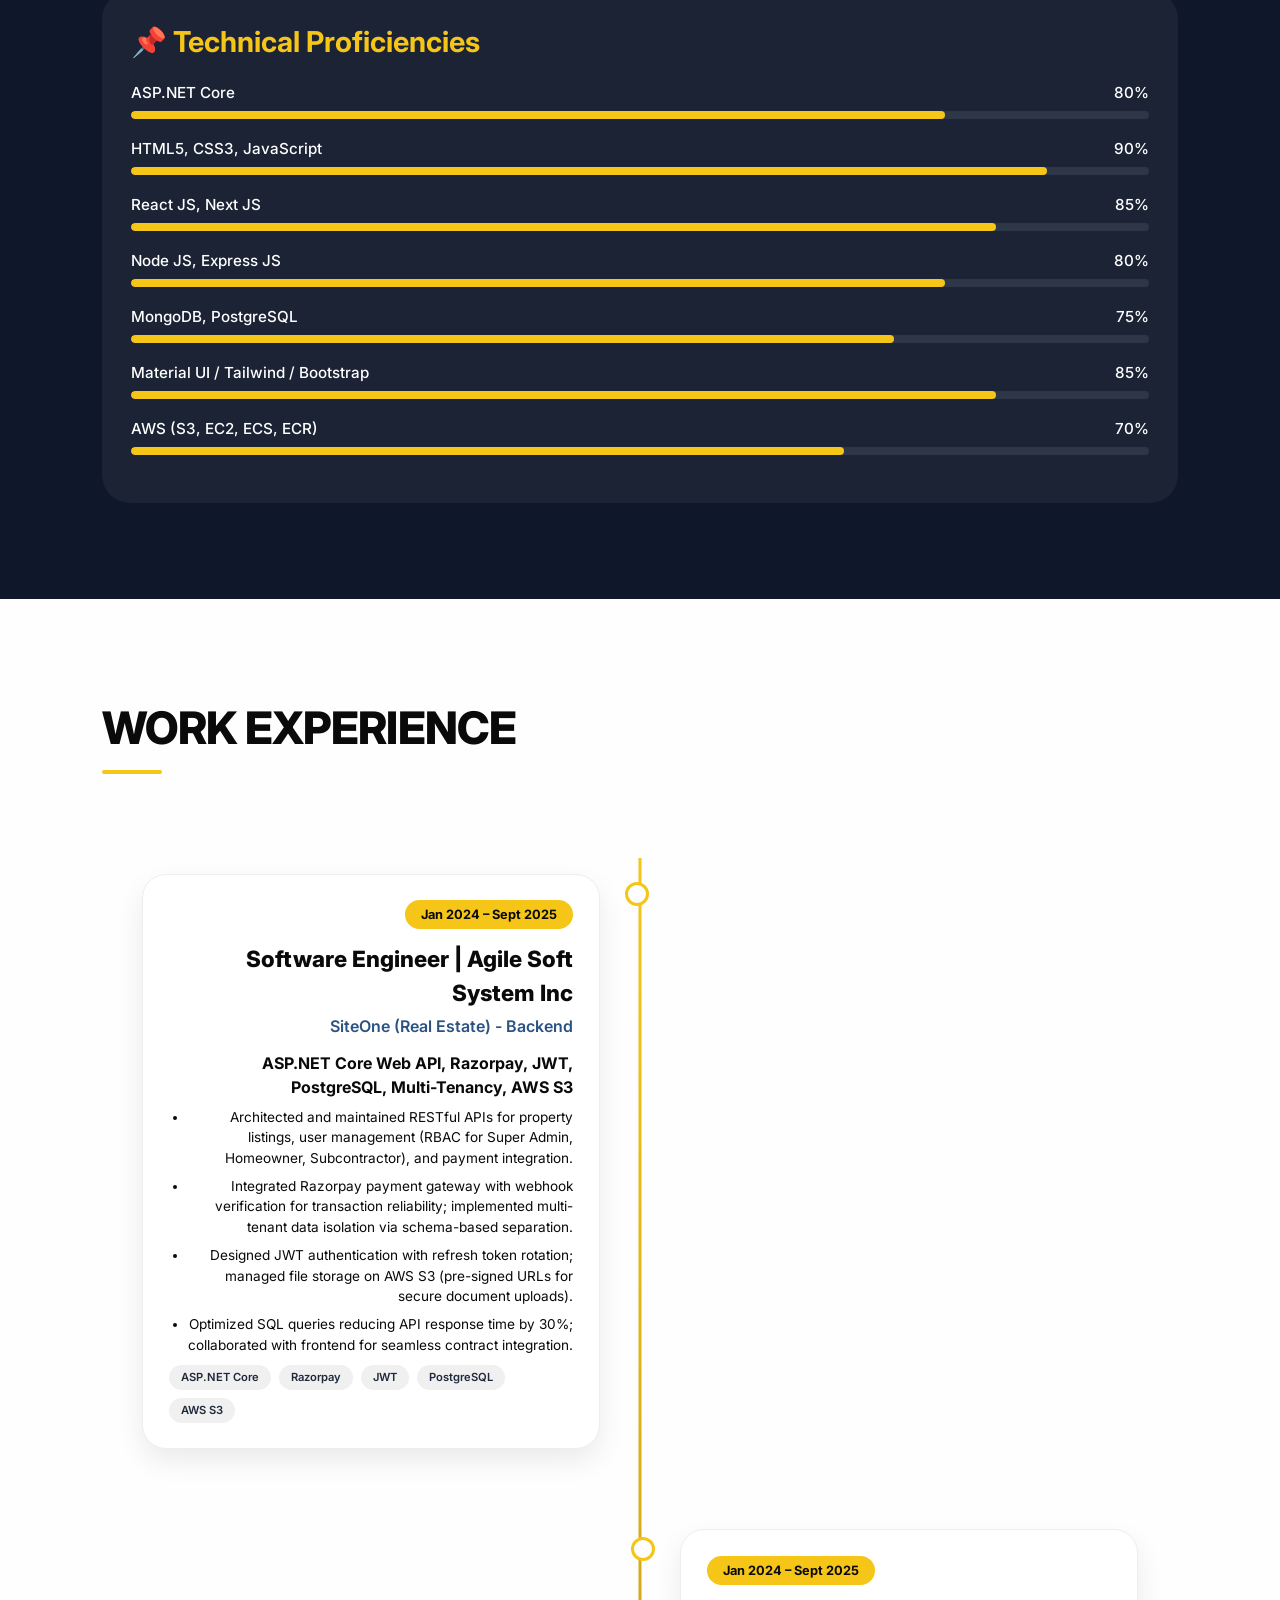
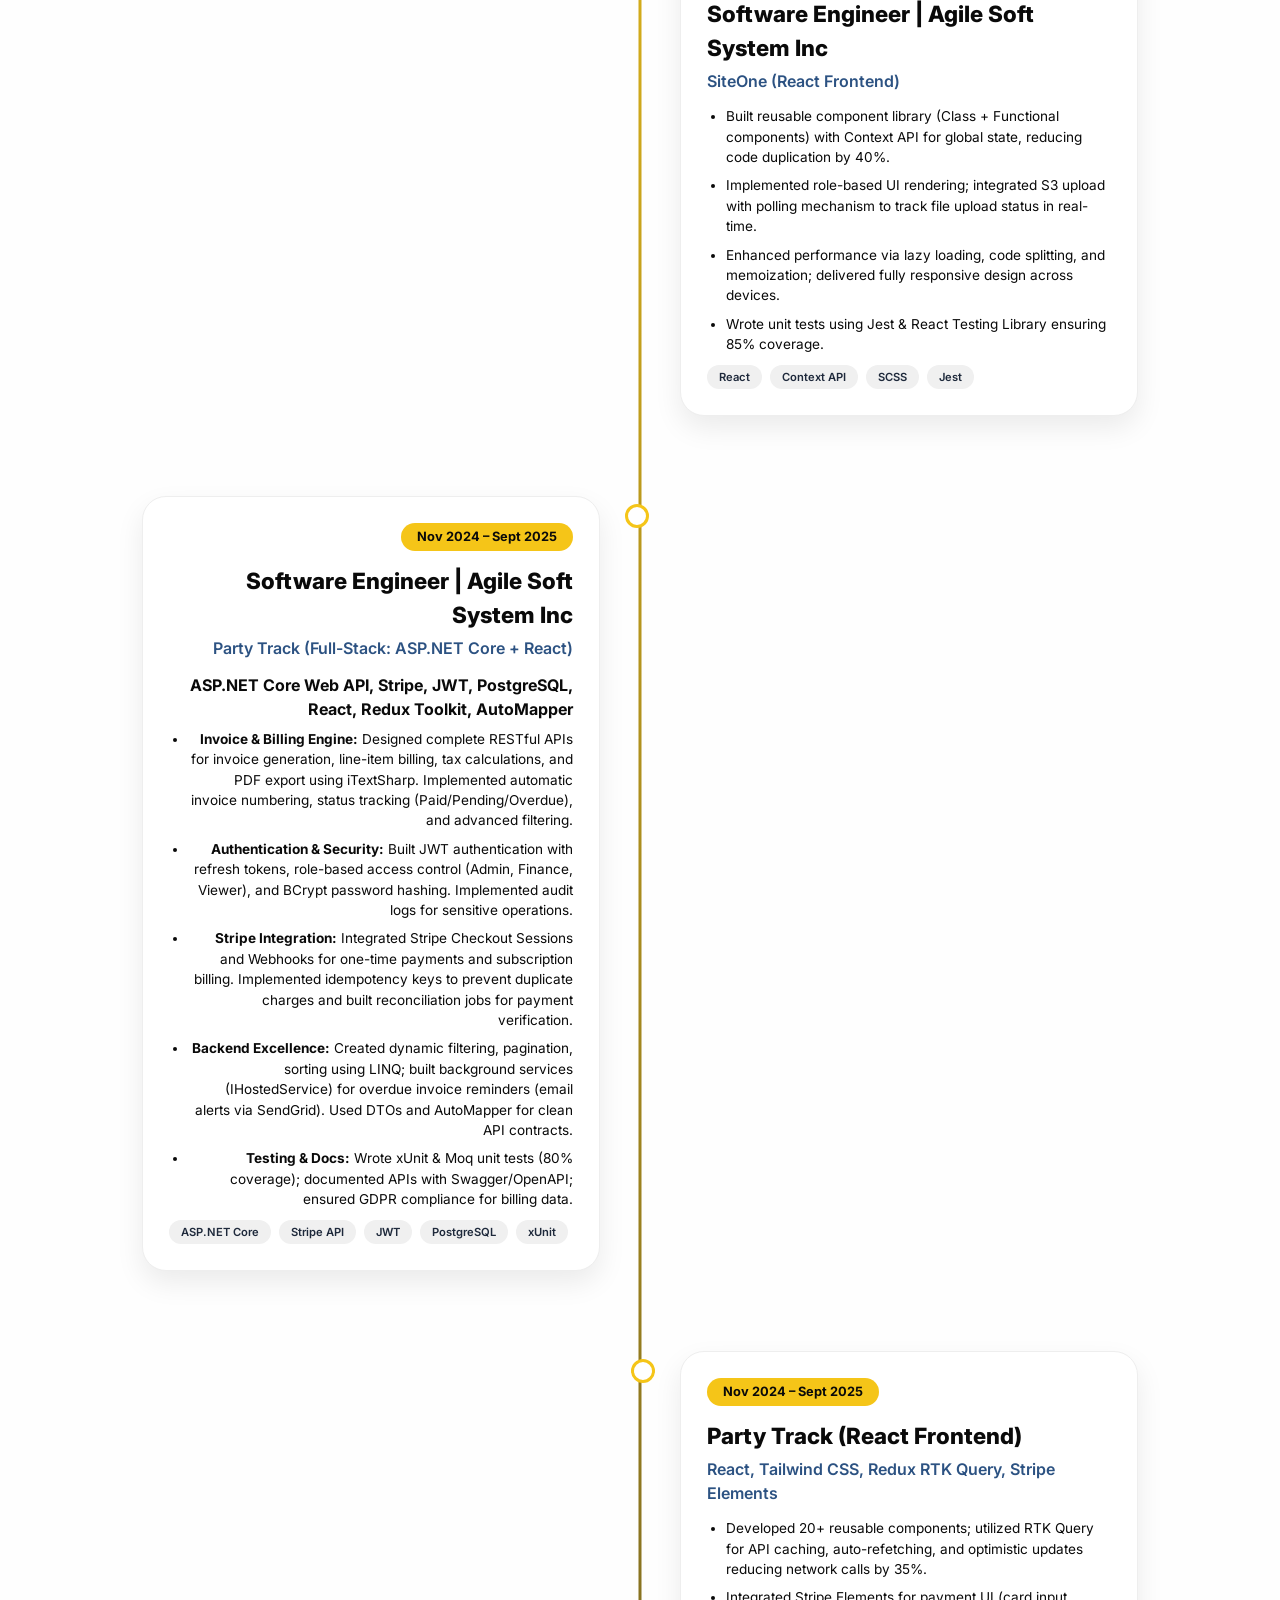
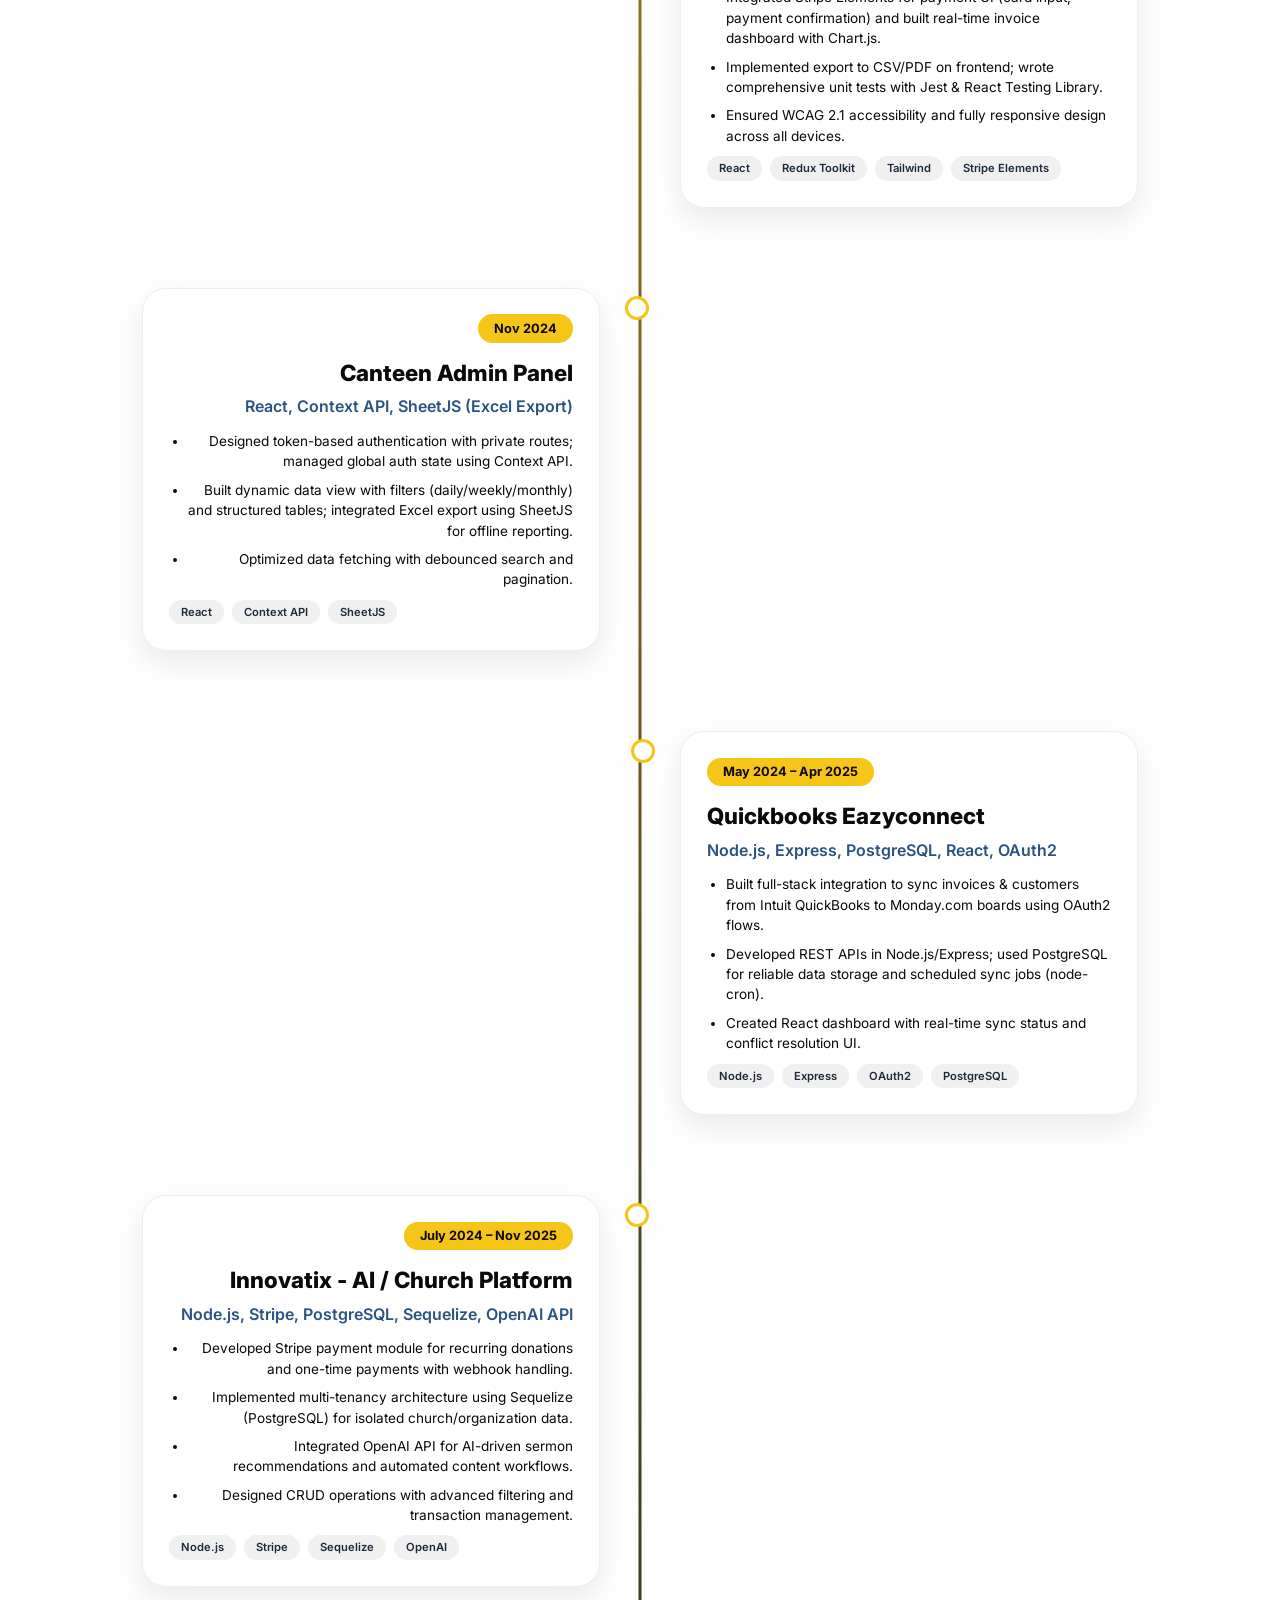
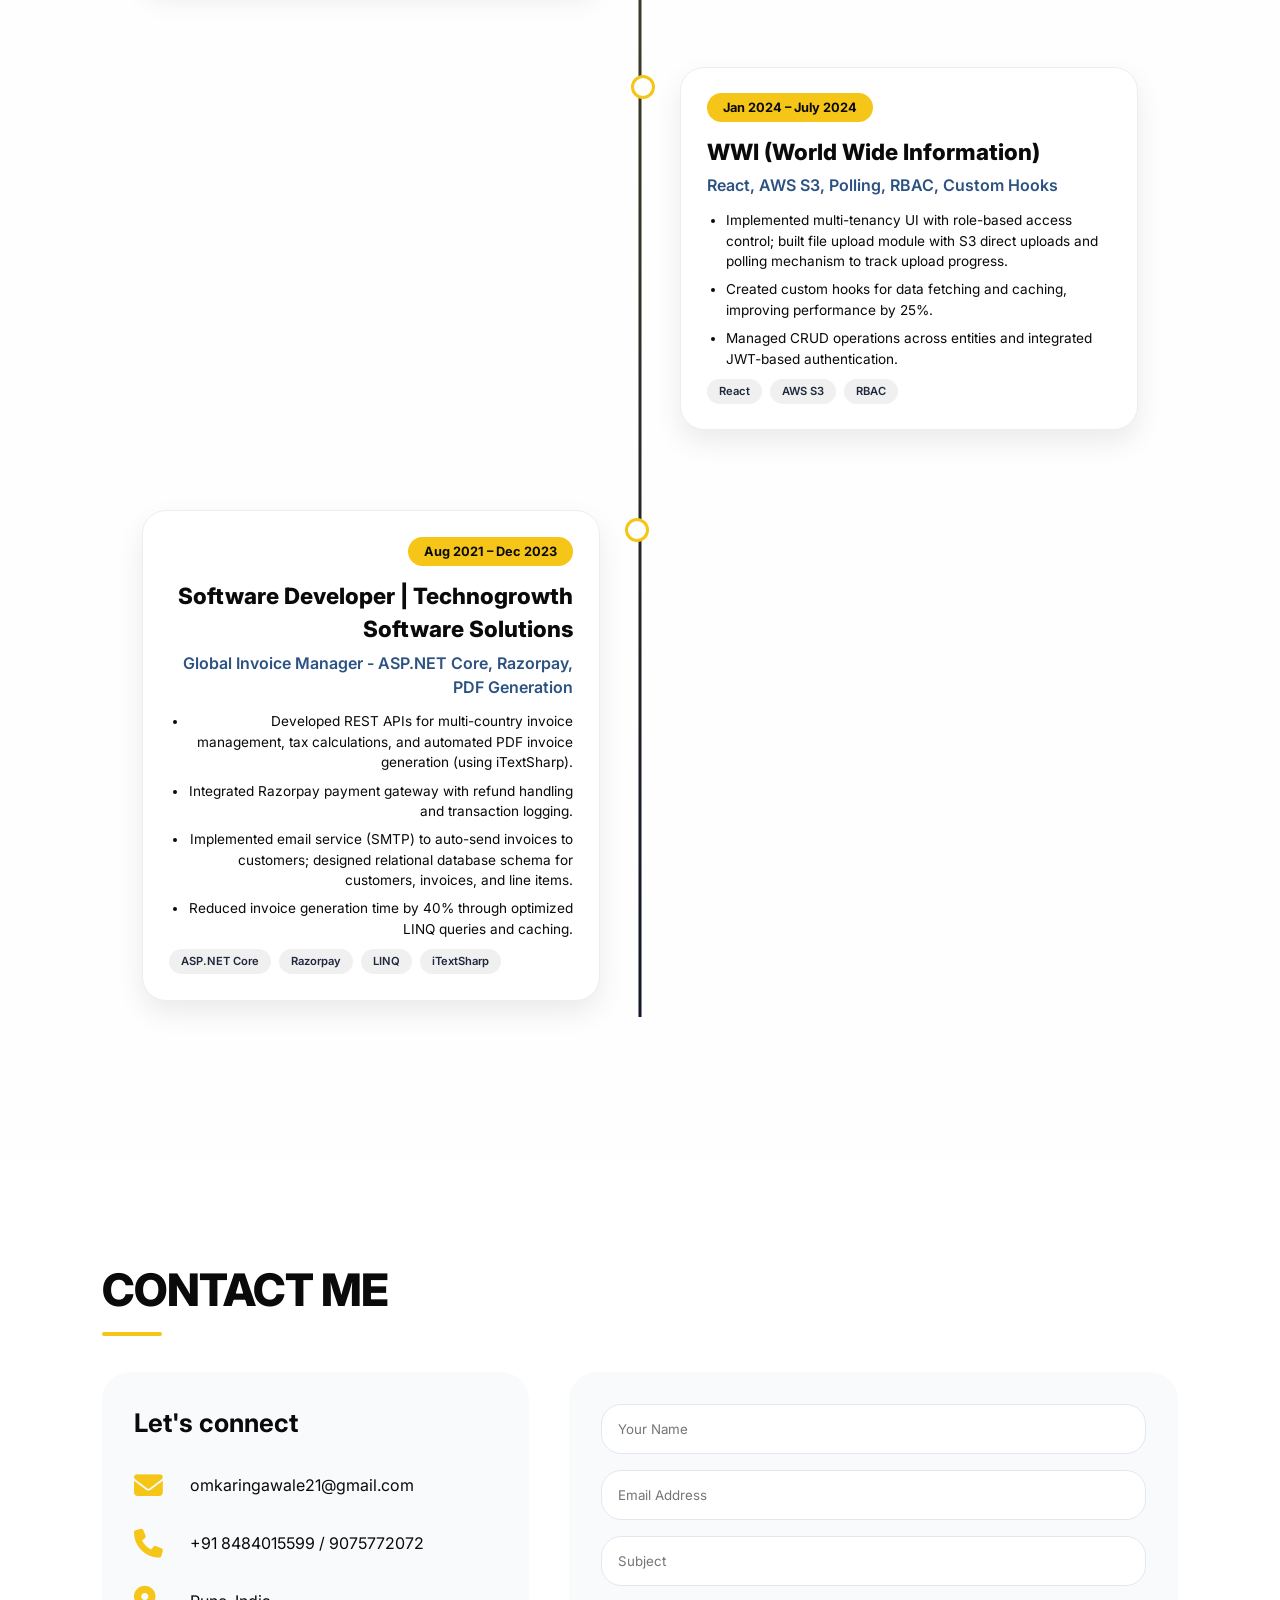
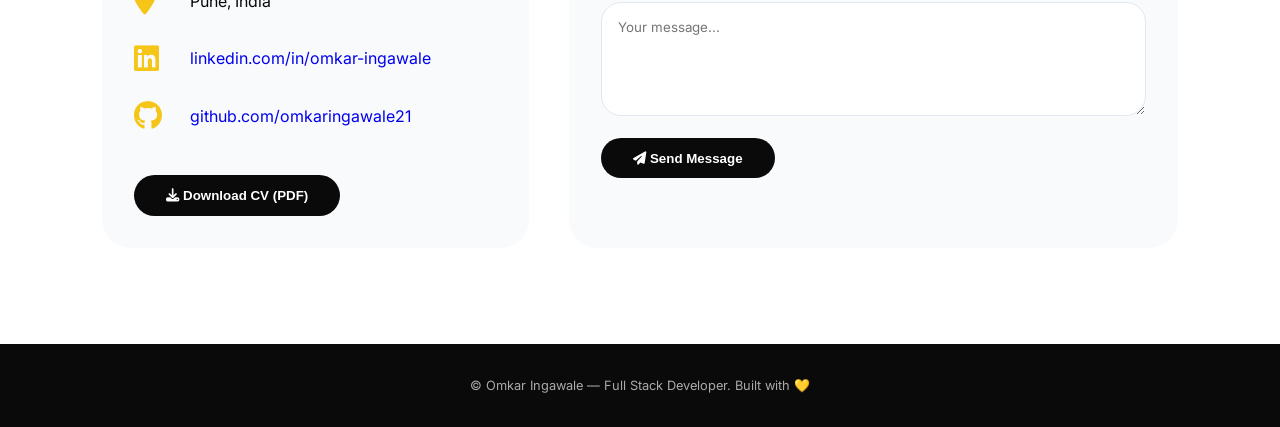
==== commit 40d58763: "fix: update year in js file" ====
--- a/index.html
+++ b/index.html
@@ -133,7 +133,7 @@
   </div>
 </section>
 <footer>
-  <p>© 2025 Omkar Ingawale — Full Stack Developer. Built with 💛</p>
+  <p>© <span id="currentYear"></span> Omkar Ingawale — Full Stack Developer. Built with 💛</p>
 </footer>
 
 <script src="https://cdn.jsdelivr.net/npm/@emailjs/browser@3/dist/email.min.js"></script>
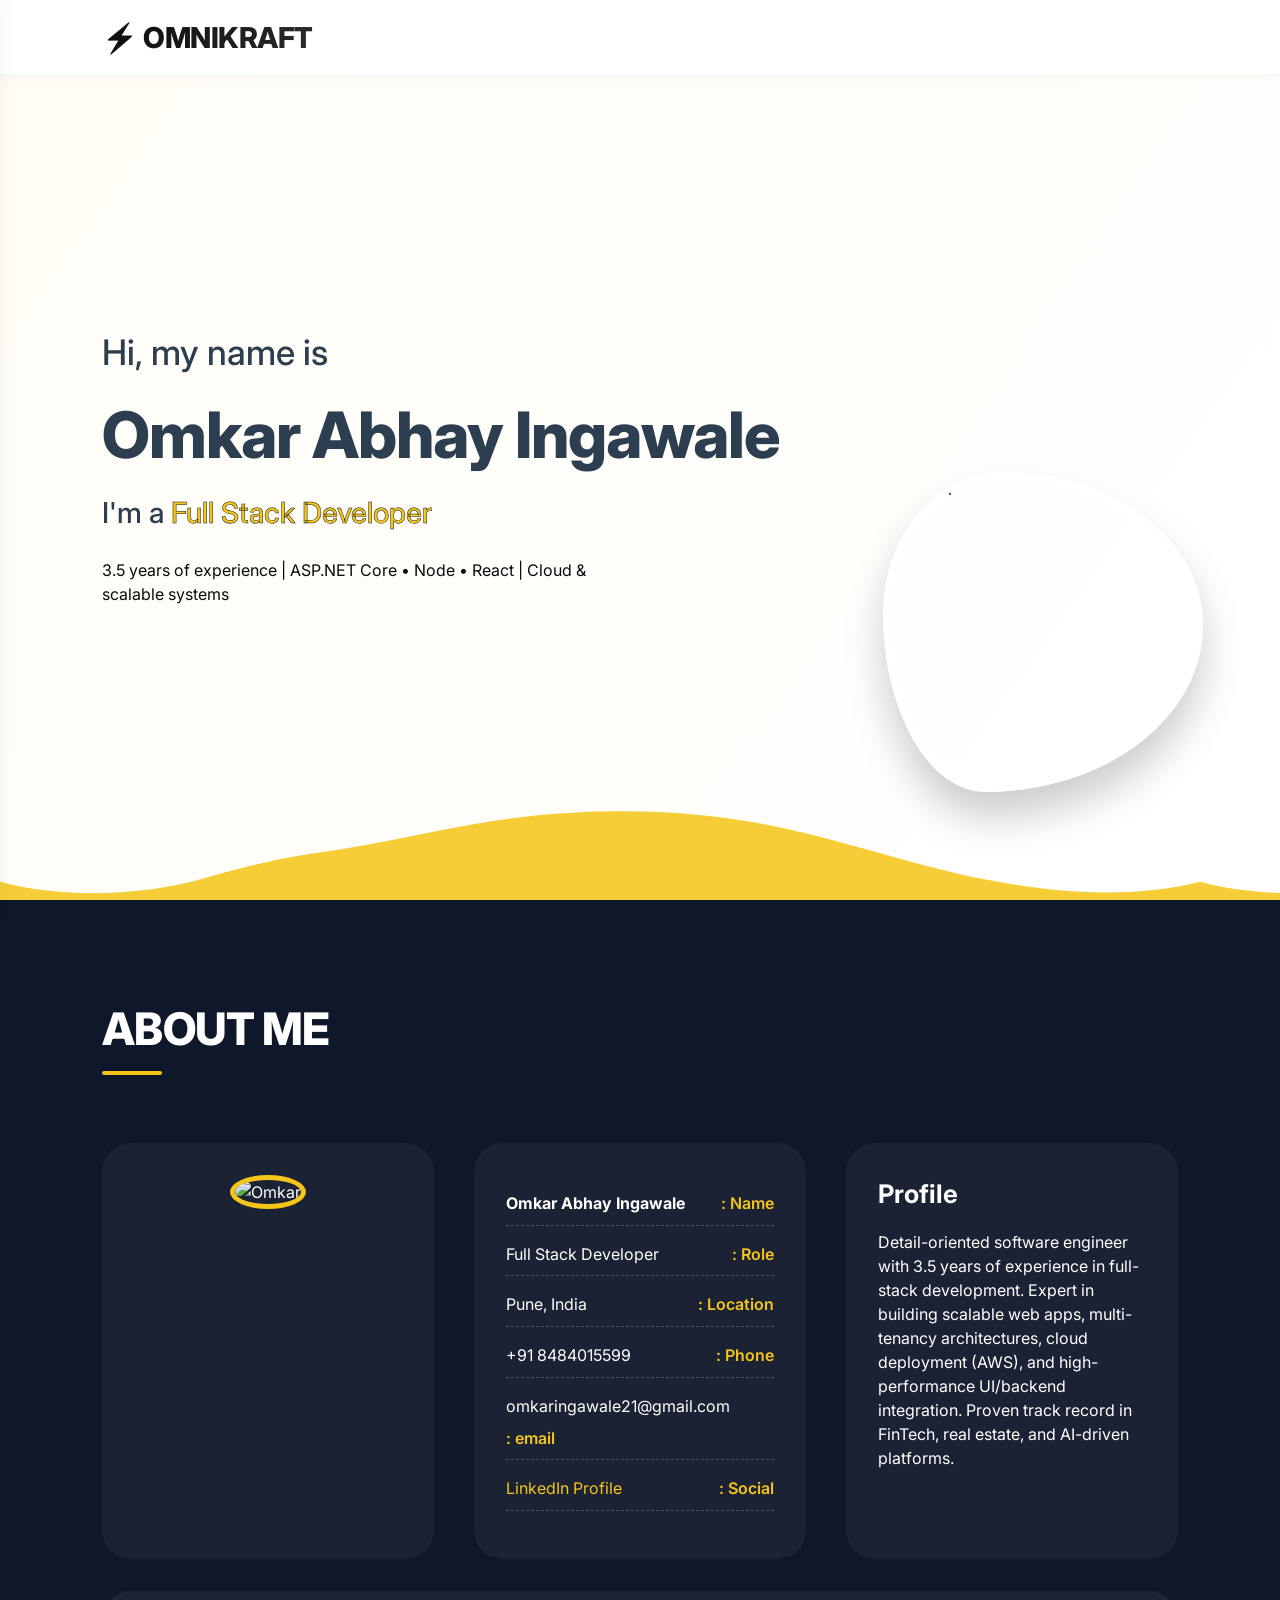
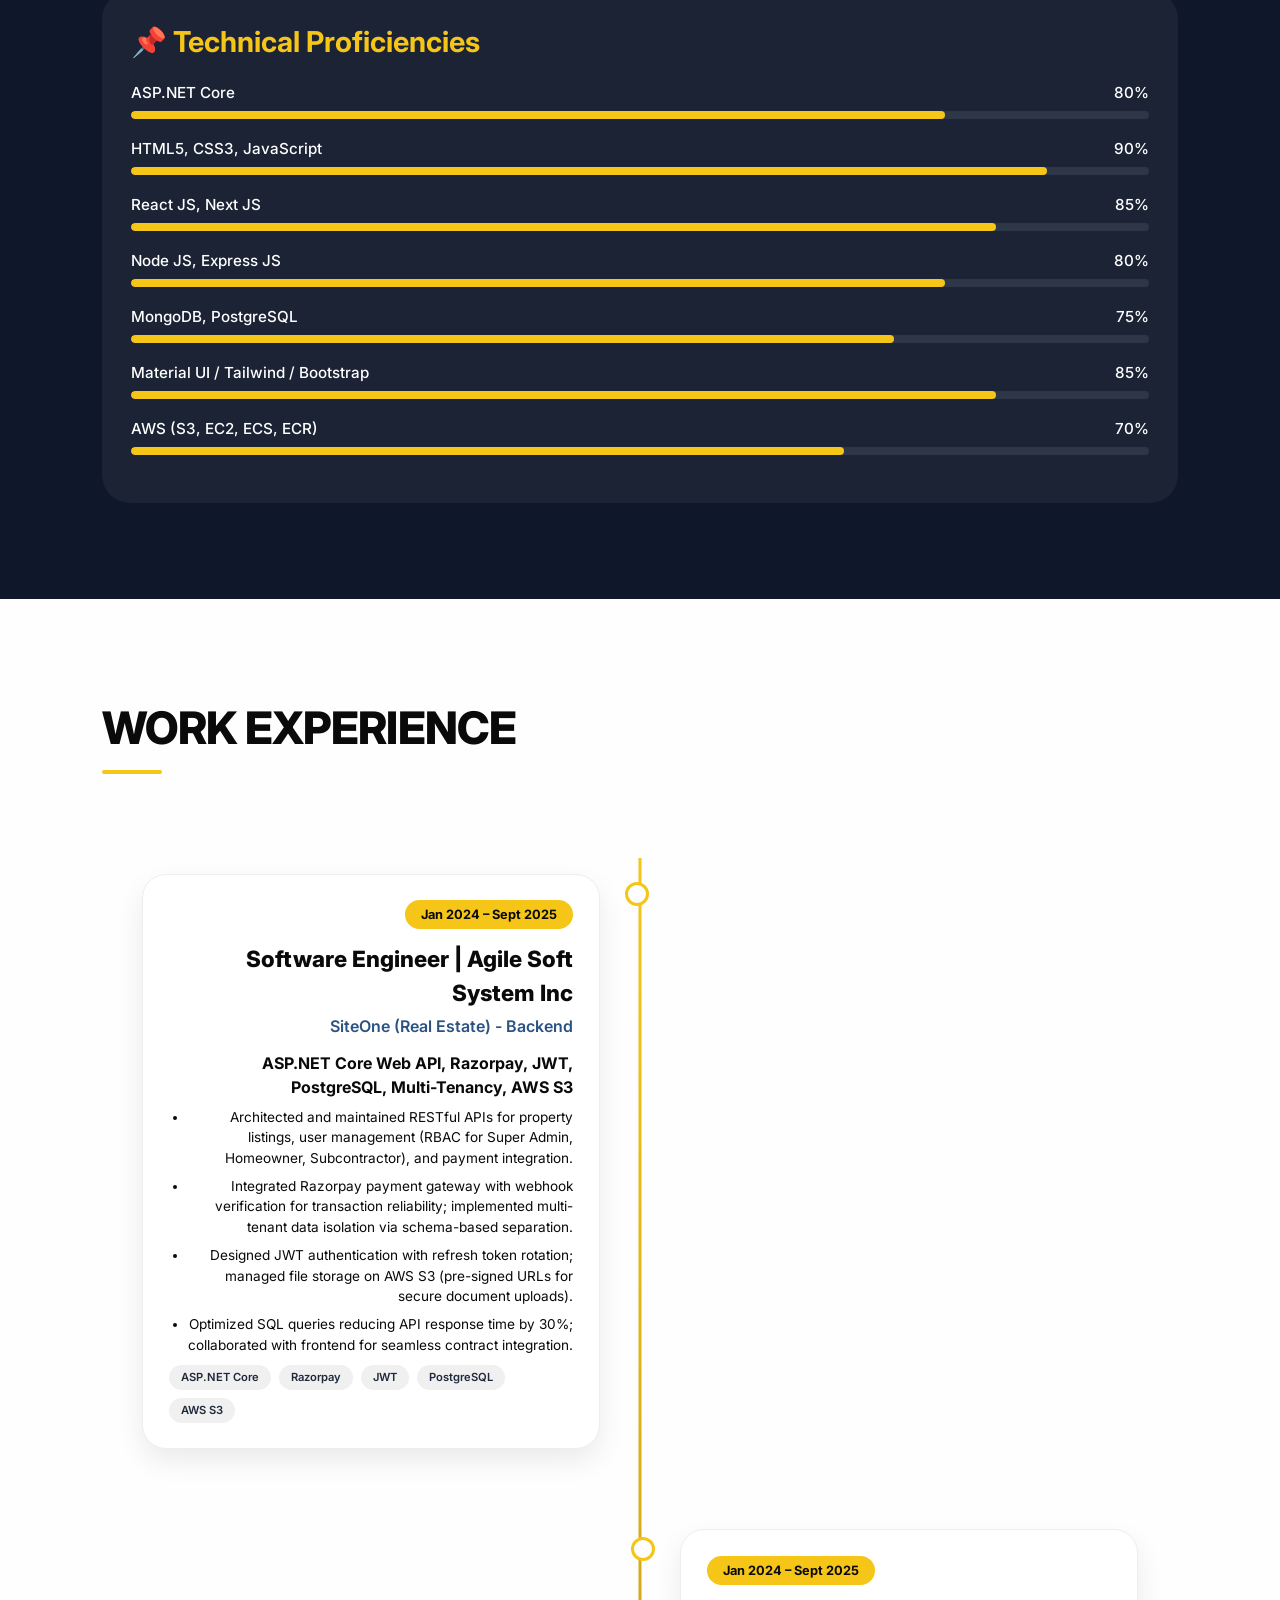
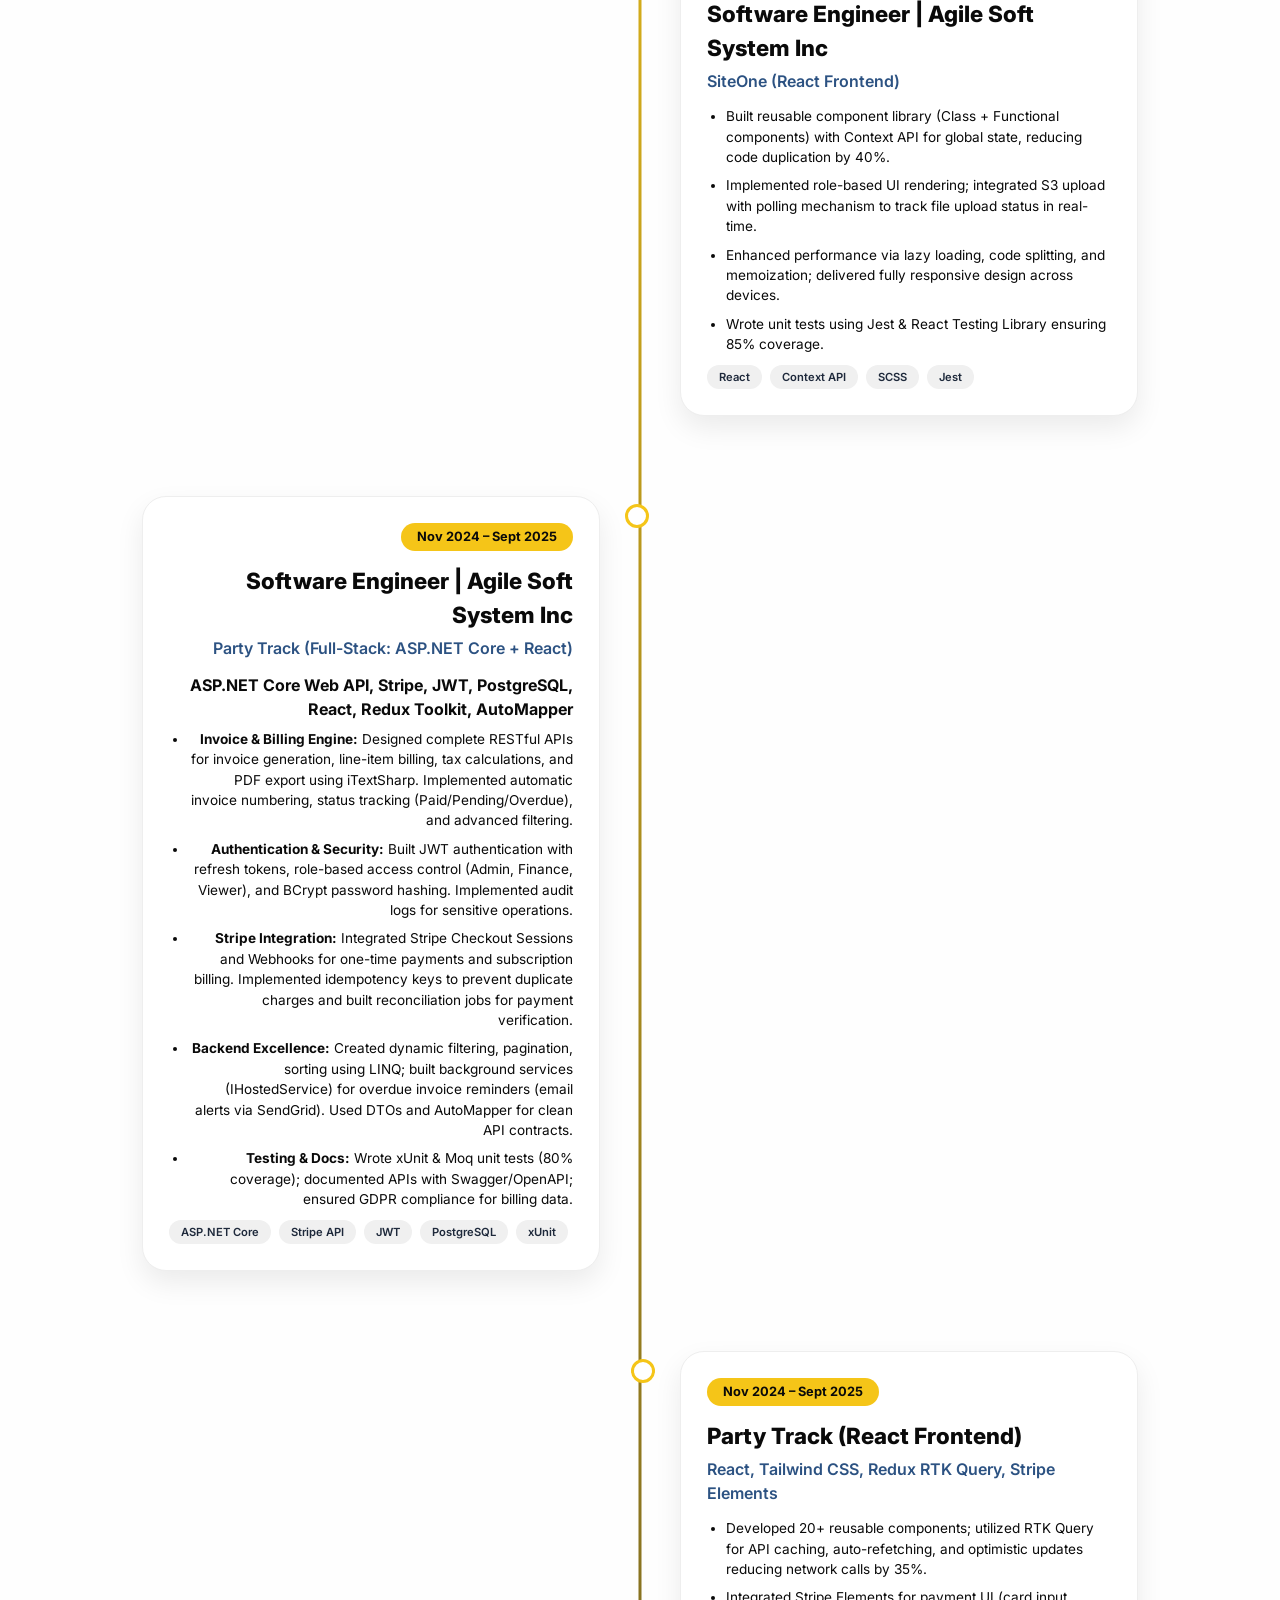
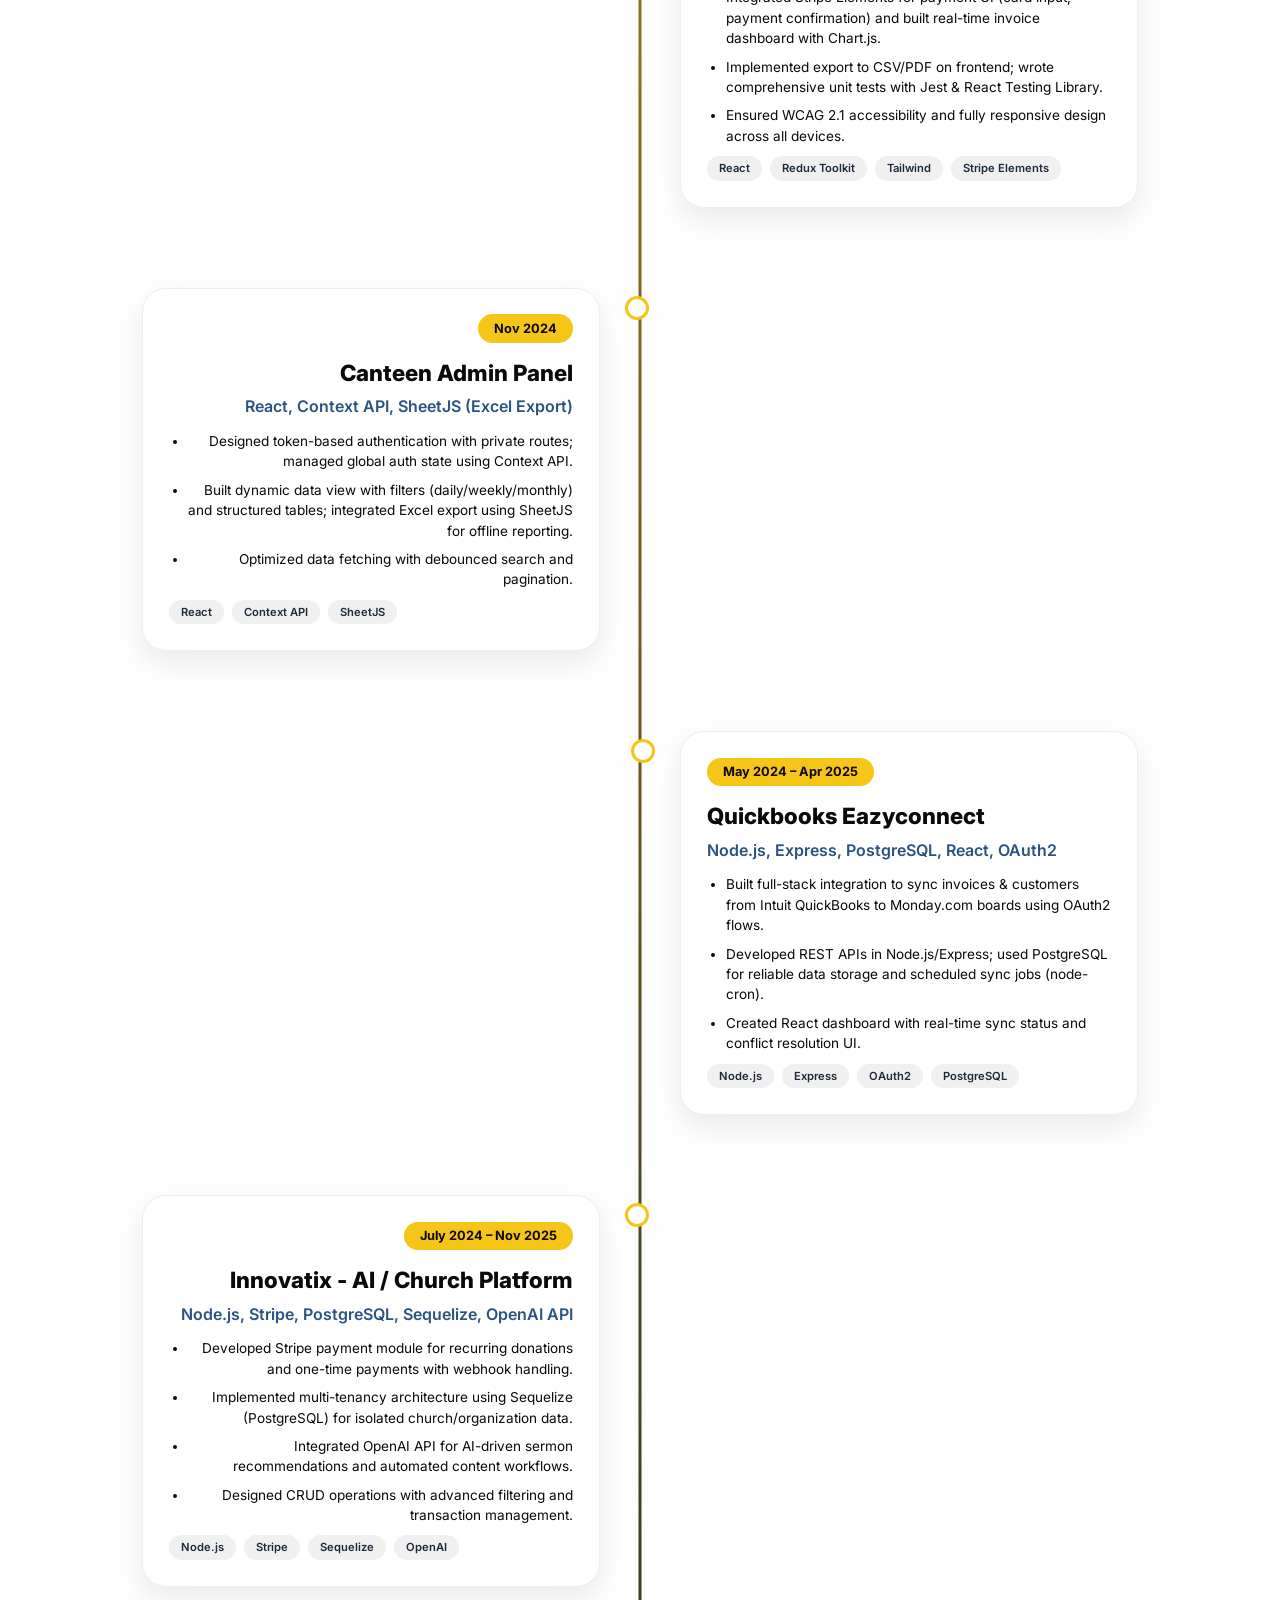
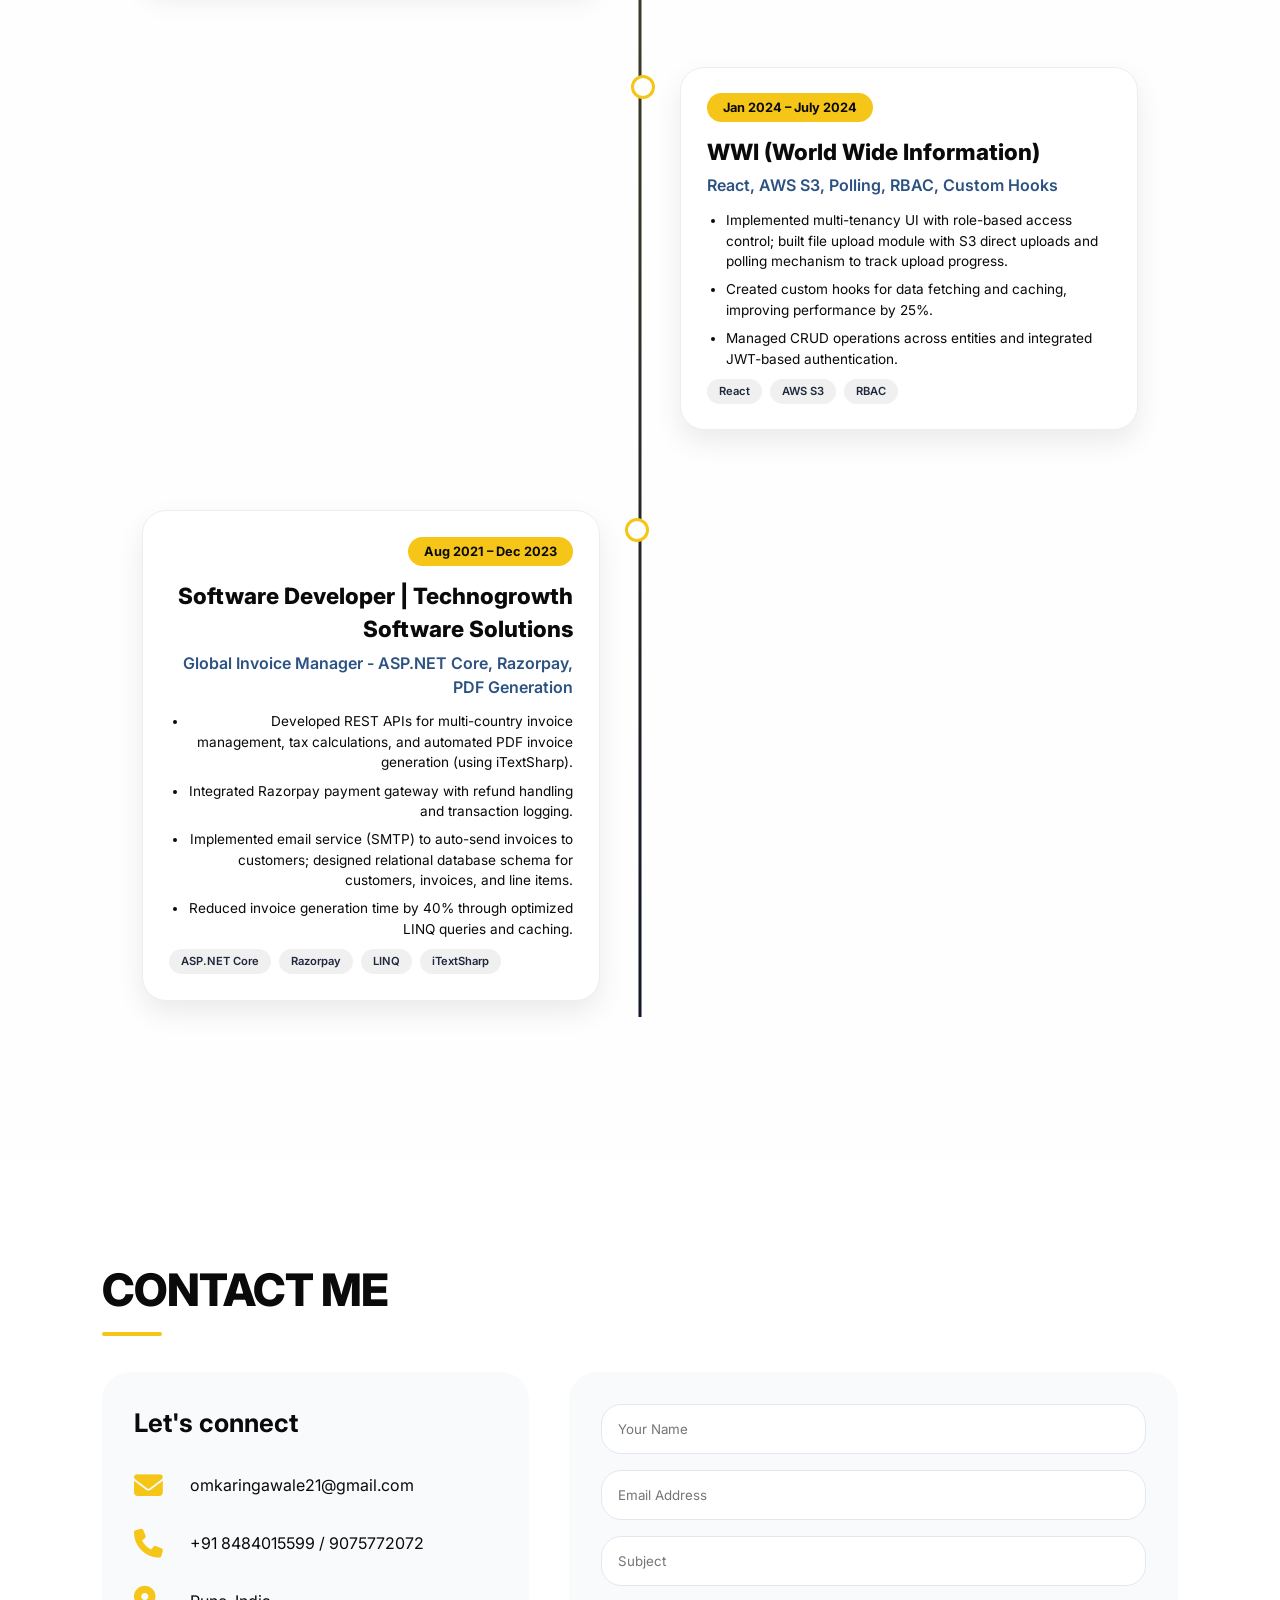
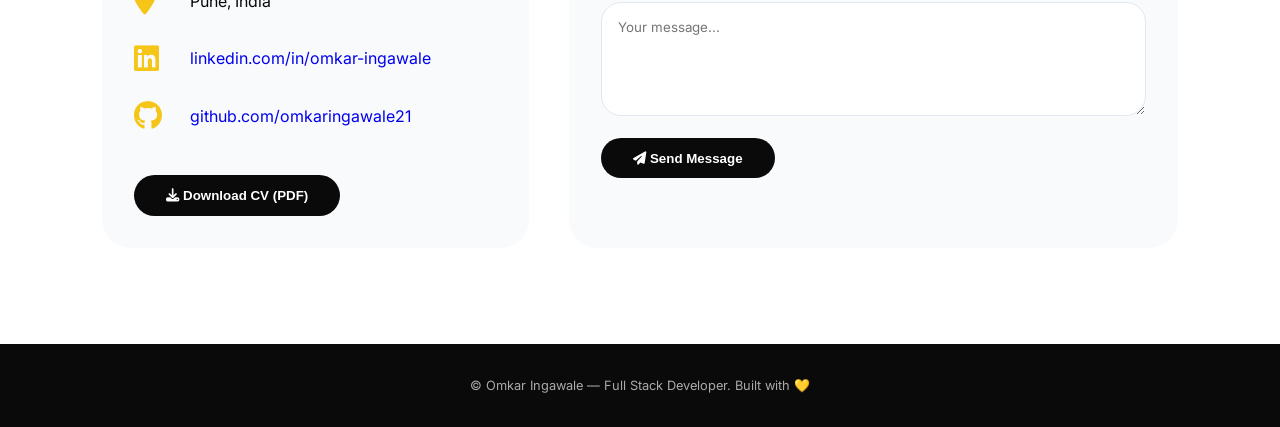
==== commit 6e99267c: "fix: add cv into the web format" ====
--- a/index.html
+++ b/index.html
@@ -30,7 +30,7 @@
     <h3>Hi, my name is</h3>
     <h3 class="home-text">Omkar Abhay Ingawale</h3>
     <h3 style="font-size: 1.8rem;">I'm a <span class="highlight">Full Stack Developer</span></h3>
-    <p style="margin-top: 1.5rem; max-width: 500px;">3 years of experience | ASP.NET Core • Node • React | Cloud & scalable systems</p>
+    <p style="margin-top: 1.5rem; max-width: 500px;">3.5 years of experience | ASP.NET Core • Node • React | Cloud & scalable systems</p>
   </div>
   <img src="https://placehold.co/400x400/0f172a/white?text=OMKAR" class="home-img" alt="Omkar">
   <div class="wave"></div><div class="wave wave2"></div>
@@ -51,7 +51,7 @@
     </div>
     <div class="about-card">
       <h3 style="font-size:1.6rem; margin-bottom:1rem;">Profile</h3>
-      <p>Detail-oriented software engineer with 3 years of experience in full-stack development. Expert in building scalable web apps, multi-tenancy architectures, cloud deployment (AWS), and high-performance UI/backend integration. Proven track record in FinTech, real estate, and AI-driven platforms.</p>
+      <p>Detail-oriented software engineer with 3.5 years of experience in full-stack development. Expert in building scalable web apps, multi-tenancy architectures, cloud deployment (AWS), and high-performance UI/backend integration. Proven track record in FinTech, real estate, and AI-driven platforms.</p>
     </div>
   </div>
 
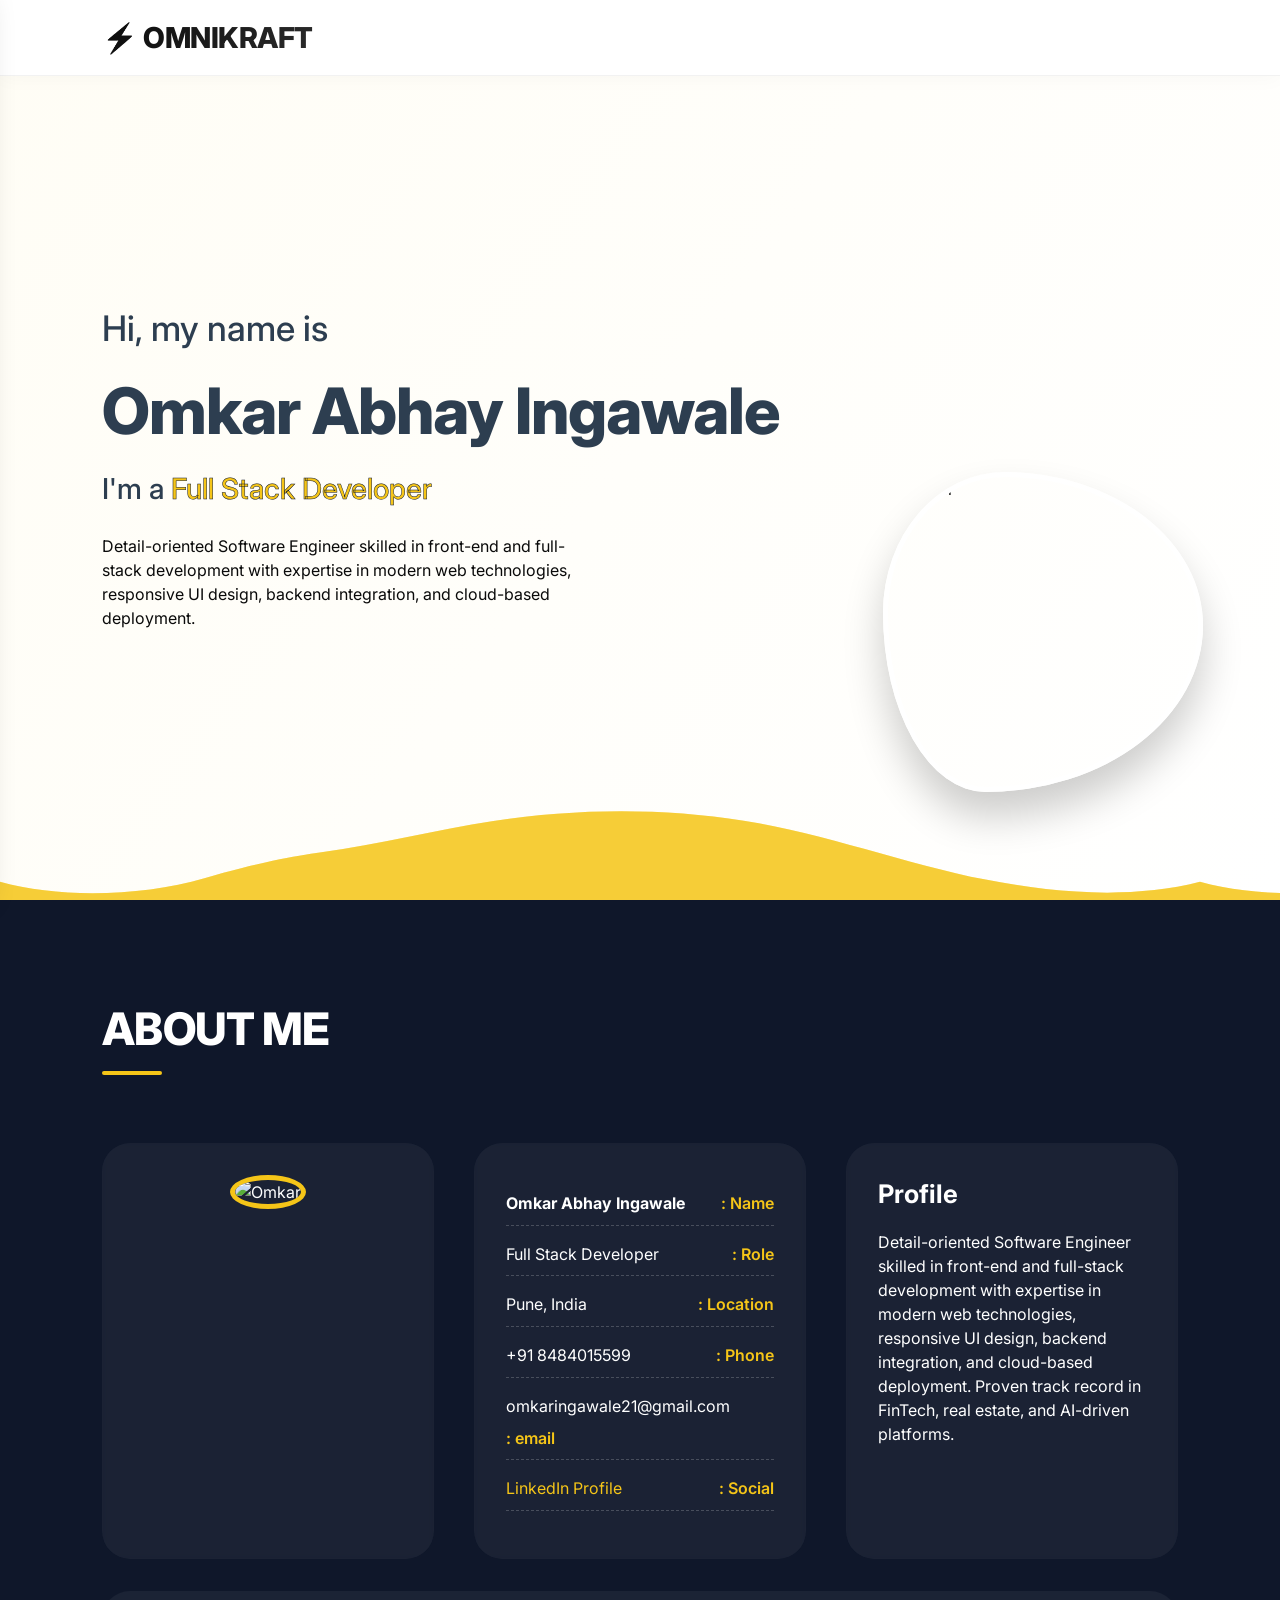
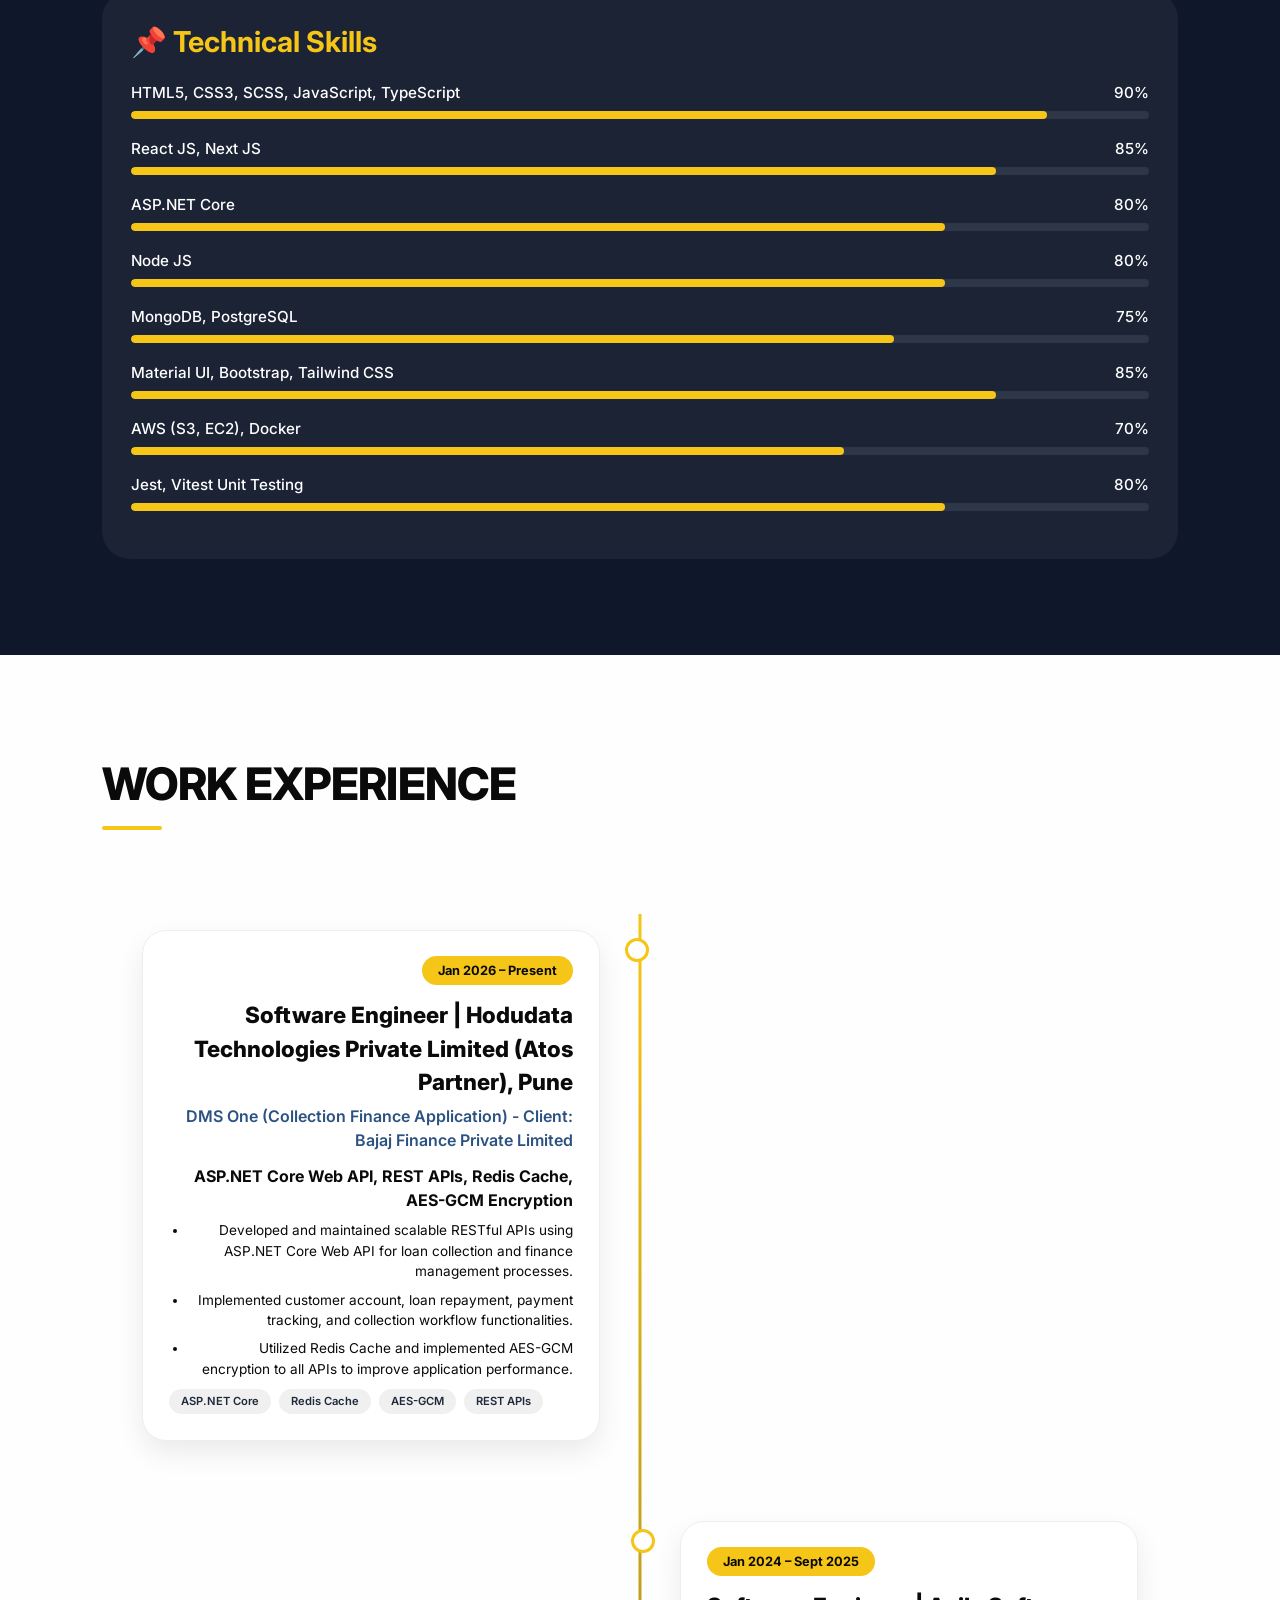
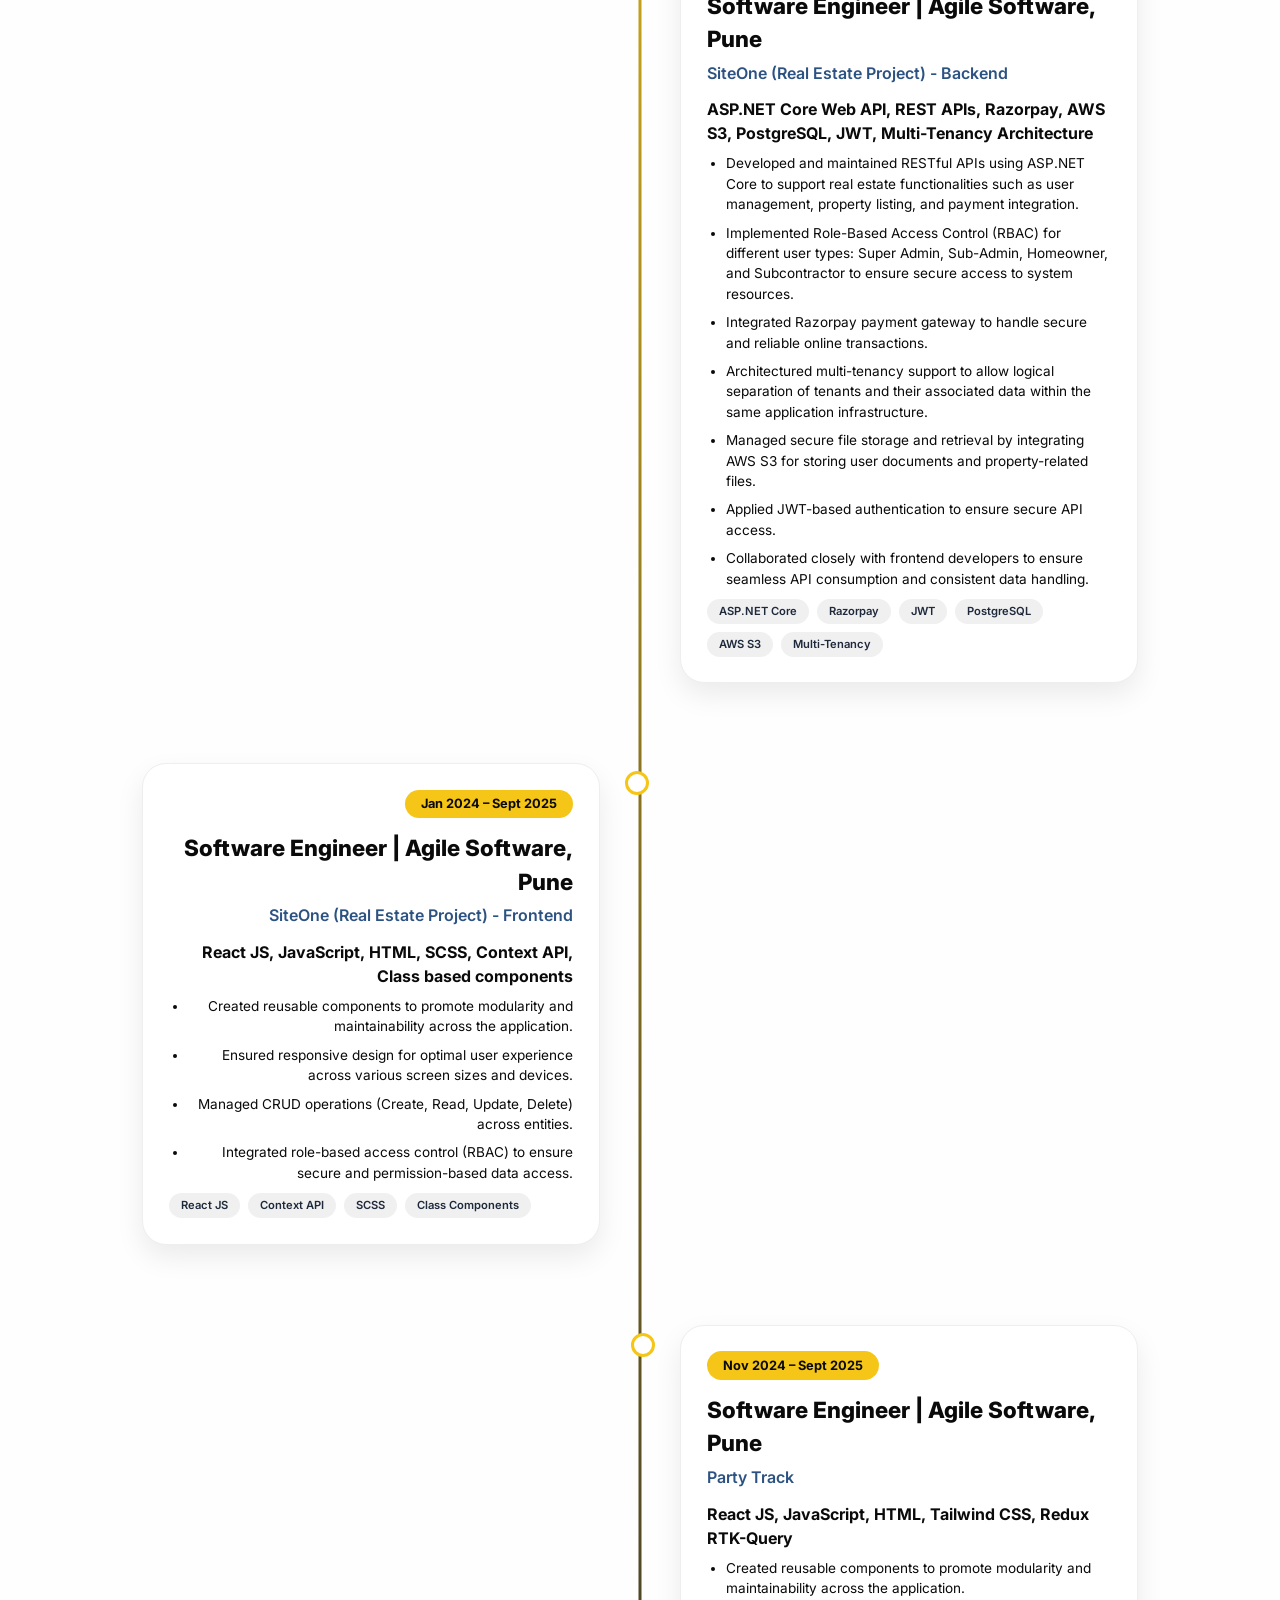
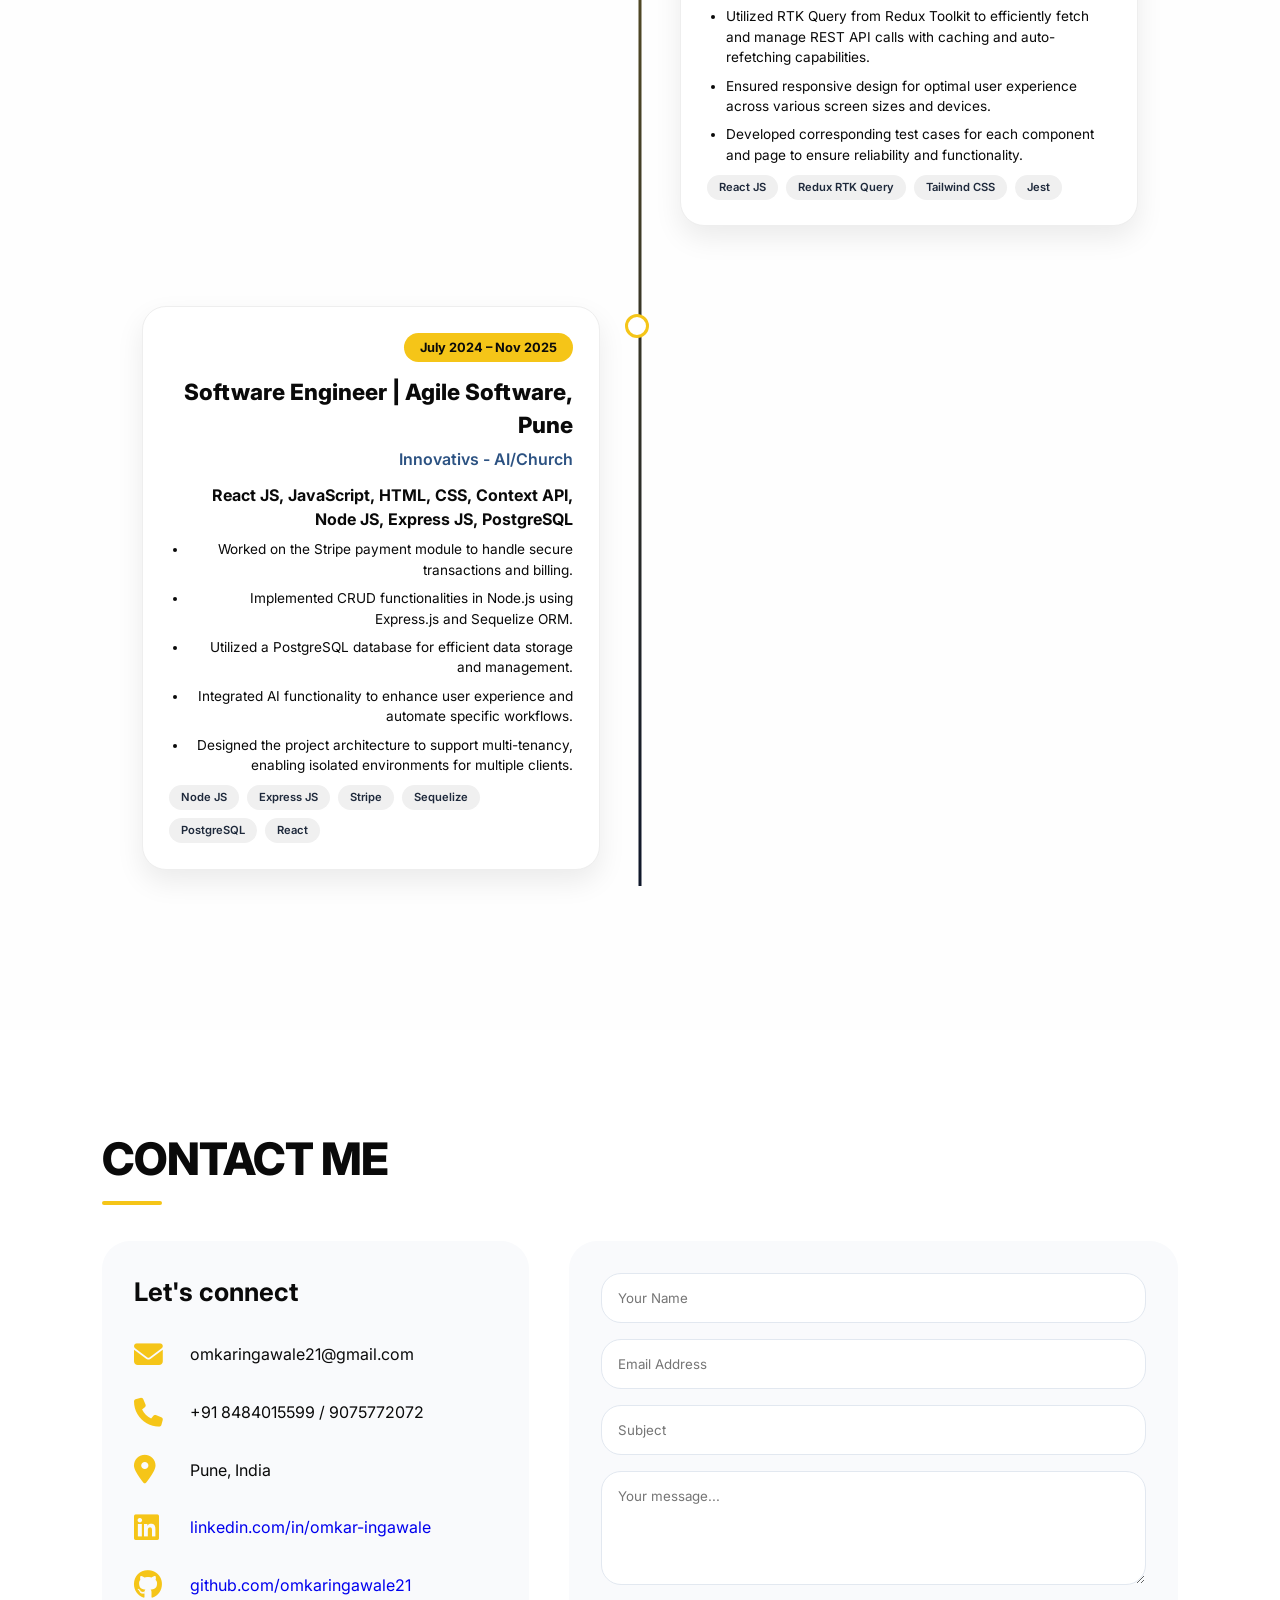
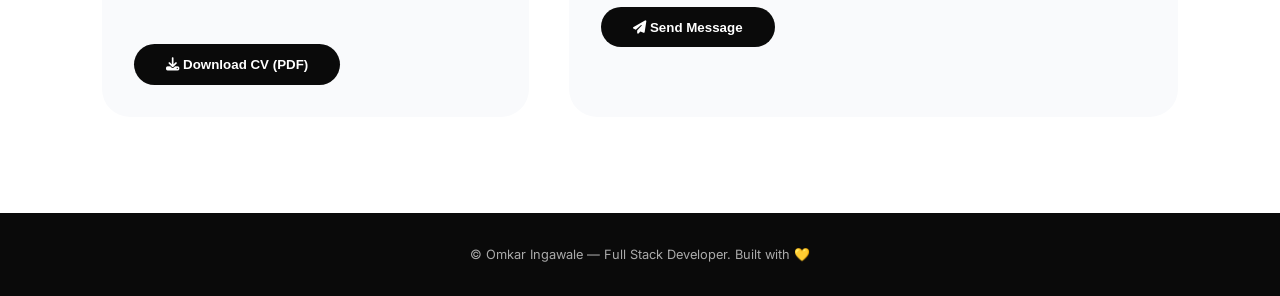
==== commit d833e421: "update profile" ====
--- a/index.html
+++ b/index.html
@@ -7,7 +7,7 @@
   <!-- Google Fonts & Font Awesome -->
   <link href="https://fonts.googleapis.com/css2?family=Inter:opsz,wght@14..32,300;14..32,400;14..32,500;14..32,600;14..32,700;14..32,800&display=swap" rel="stylesheet">
   <link rel="stylesheet" href="https://cdnjs.cloudflare.com/ajax/libs/font-awesome/6.1.1/css/all.min.css">
-  <link rel="stylesheet" href="./Personal_Portfolio.css">
+  <link rel="stylesheet" href="Personal_Portfolio.css">
 </head>
 <body>
 
@@ -30,7 +30,7 @@
     <h3>Hi, my name is</h3>
     <h3 class="home-text">Omkar Abhay Ingawale</h3>
     <h3 style="font-size: 1.8rem;">I'm a <span class="highlight">Full Stack Developer</span></h3>
-    <p style="margin-top: 1.5rem; max-width: 500px;">3.5 years of experience | ASP.NET Core • Node • React | Cloud & scalable systems</p>
+    <p style="margin-top: 1.5rem; max-width: 500px;">Detail-oriented Software Engineer skilled in front-end and full-stack development with expertise in modern web technologies, responsive UI design, backend integration, and cloud-based deployment.</p>
   </div>
   <img src="https://placehold.co/400x400/0f172a/white?text=OMKAR" class="home-img" alt="Omkar">
   <div class="wave"></div><div class="wave wave2"></div>
@@ -51,62 +51,41 @@
     </div>
     <div class="about-card">
       <h3 style="font-size:1.6rem; margin-bottom:1rem;">Profile</h3>
-      <p>Detail-oriented software engineer with 3.5 years of experience in full-stack development. Expert in building scalable web apps, multi-tenancy architectures, cloud deployment (AWS), and high-performance UI/backend integration. Proven track record in FinTech, real estate, and AI-driven platforms.</p>
+      <p>Detail-oriented Software Engineer skilled in front-end and full-stack development with expertise in modern web technologies, responsive UI design, backend integration, and cloud-based deployment. Proven track record in FinTech, real estate, and AI-driven platforms.</p>
     </div>
   </div>
 
   <div class="skill-box">
-    <div class="skill-title">📌 Technical Proficiencies</div>
+    <div class="skill-title">📌 Technical Skills</div>
+    <div class="progress"><h3>HTML5, CSS3, SCSS, JavaScript, TypeScript <span>90%</span></h3><div class="bar"><span style="width:90%"></span></div></div>
+    <div class="progress"><h3>React JS, Next JS <span>85%</span></h3><div class="bar"><span style="width:85%"></span></div></div>
     <div class="progress"><h3>ASP.NET Core <span>80%</span></h3><div class="bar"><span style="width:80%"></span></div></div>
-    <div class="progress"><h3>HTML5, CSS3, JavaScript <span>90%</span></h3><div class="bar"><span style="width:90%"></span></div></div>
-    <div class="progress"><h3>React JS, Next JS <span>85%</span></h3><div class="bar"><span style="width:85%"></span></div></div>
-    <div class="progress"><h3>Node JS, Express JS <span>80%</span></h3><div class="bar"><span style="width:80%"></span></div></div>
+    <div class="progress"><h3>Node JS <span>80%</span></h3><div class="bar"><span style="width:80%"></span></div></div>
     <div class="progress"><h3>MongoDB, PostgreSQL <span>75%</span></h3><div class="bar"><span style="width:75%"></span></div></div>
-    <div class="progress"><h3>Material UI / Tailwind / Bootstrap <span>85%</span></h3><div class="bar"><span style="width:85%"></span></div></div>
-    <div class="progress"><h3>AWS (S3, EC2, ECS, ECR) <span>70%</span></h3><div class="bar"><span style="width:70%"></span></div></div>
+    <div class="progress"><h3>Material UI, Bootstrap, Tailwind CSS <span>85%</span></h3><div class="bar"><span style="width:85%"></span></div></div>
+    <div class="progress"><h3>AWS (S3, EC2), Docker <span>70%</span></h3><div class="bar"><span style="width:70%"></span></div></div>
+    <div class="progress"><h3>Jest, Vitest Unit Testing <span>80%</span></h3><div class="bar"><span style="width:80%"></span></div></div>
   </div>
 </section>
 
-<!-- EXPERIENCE - ENRICHED DETAILS -->
+<!-- EXPERIENCE - AS PER PDF -->
 <section class="experience" id="experience">
   <h1 class="heading">Work Experience</h1>
   <div class="timeline">
-    <!-- Agile Soft: SiteOne Backend -->
-    <div class="timeline-item"><div class="timeline-content"><span class="timeline-date">Jan 2024 – Sept 2025</span><h3>Software Engineer | Agile Soft System Inc</h3><h4>SiteOne (Real Estate) - Backend</h4><p><strong>ASP.NET Core Web API, Razorpay, JWT, PostgreSQL, Multi-Tenancy, AWS S3</strong></p><ul><li>Architected and maintained RESTful APIs for property listings, user management (RBAC for Super Admin, Homeowner, Subcontractor), and payment integration.</li><li>Integrated Razorpay payment gateway with webhook verification for transaction reliability; implemented multi-tenant data isolation via schema-based separation.</li><li>Designed JWT authentication with refresh token rotation; managed file storage on AWS S3 (pre-signed URLs for secure document uploads).</li><li>Optimized SQL queries reducing API response time by 30%; collaborated with frontend for seamless contract integration.</li></ul><div class="tech-stack"><span class="tech-badge">ASP.NET Core</span><span class="tech-badge">Razorpay</span><span class="tech-badge">JWT</span><span class="tech-badge">PostgreSQL</span><span class="tech-badge">AWS S3</span></div></div></div>
-    
-    <!-- SiteOne React Frontend -->
-    <div class="timeline-item"><div class="timeline-content"><span class="timeline-date">Jan 2024 – Sept 2025</span><h3>Software Engineer | Agile Soft System Inc</h3><h4>SiteOne (React Frontend)</h4><ul><li>Built reusable component library (Class + Functional components) with Context API for global state, reducing code duplication by 40%.</li><li>Implemented role-based UI rendering; integrated S3 upload with polling mechanism to track file upload status in real-time.</li><li>Enhanced performance via lazy loading, code splitting, and memoization; delivered fully responsive design across devices.</li><li>Wrote unit tests using Jest & React Testing Library ensuring 85% coverage.</li></ul><div class="tech-stack"><span class="tech-badge">React</span><span class="tech-badge">Context API</span><span class="tech-badge">SCSS</span><span class="tech-badge">Jest</span></div></div></div>
-    
-    <!-- PARTY TRACK - Backend (ASP.NET Core with Stripe & Invoicing) -->
-    <div class="timeline-item"><div class="timeline-content"><span class="timeline-date">Nov 2024 – Sept 2025</span><h3>Software Engineer | Agile Soft System Inc</h3><h4>Party Track (Full-Stack: ASP.NET Core + React)</h4>
-      <p><strong>ASP.NET Core Web API, Stripe, JWT, PostgreSQL, React, Redux Toolkit, AutoMapper</strong></p>
-      <ul>
-        <li><strong>Invoice & Billing Engine:</strong> Designed complete RESTful APIs for invoice generation, line-item billing, tax calculations, and PDF export using iTextSharp. Implemented automatic invoice numbering, status tracking (Paid/Pending/Overdue), and advanced filtering.</li>
-        <li><strong>Authentication & Security:</strong> Built JWT authentication with refresh tokens, role-based access control (Admin, Finance, Viewer), and BCrypt password hashing. Implemented audit logs for sensitive operations.</li>
-        <li><strong>Stripe Integration:</strong> Integrated Stripe Checkout Sessions and Webhooks for one-time payments and subscription billing. Implemented idempotency keys to prevent duplicate charges and built reconciliation jobs for payment verification.</li>
-        <li><strong>Backend Excellence:</strong> Created dynamic filtering, pagination, sorting using LINQ; built background services (IHostedService) for overdue invoice reminders (email alerts via SendGrid). Used DTOs and AutoMapper for clean API contracts.</li>
-        <li><strong>Testing & Docs:</strong> Wrote xUnit & Moq unit tests (80% coverage); documented APIs with Swagger/OpenAPI; ensured GDPR compliance for billing data.</li>
-      </ul>
-      <div class="tech-stack"><span class="tech-badge">ASP.NET Core</span><span class="tech-badge">Stripe API</span><span class="tech-badge">JWT</span><span class="tech-badge">PostgreSQL</span><span class="tech-badge">xUnit</span></div>
-    </div></div>
+    <!-- Hodudata Technologies - DMS One -->
+    <div class="timeline-item"><div class="timeline-content"><span class="timeline-date">Jan 2026 – Present</span><h3>Software Engineer | Hodudata Technologies Private Limited (Atos Partner), Pune</h3><h4>DMS One (Collection Finance Application) - Client: Bajaj Finance Private Limited</h4><p><strong>ASP.NET Core Web API, REST APIs, Redis Cache, AES-GCM Encryption</strong></p><ul><li>Developed and maintained scalable RESTful APIs using ASP.NET Core Web API for loan collection and finance management processes.</li><li>Implemented customer account, loan repayment, payment tracking, and collection workflow functionalities.</li><li>Utilized Redis Cache and implemented AES-GCM encryption to all APIs to improve application performance.</li></ul><div class="tech-stack"><span class="tech-badge">ASP.NET Core</span><span class="tech-badge">Redis Cache</span><span class="tech-badge">AES-GCM</span><span class="tech-badge">REST APIs</span></div></div></div>
 
-    <!-- Party Track React Frontend (Redux RTK Query) -->
-    <div class="timeline-item"><div class="timeline-content"><span class="timeline-date">Nov 2024 – Sept 2025</span><h3>Party Track (React Frontend)</h3><h4>React, Tailwind CSS, Redux RTK Query, Stripe Elements</h4><ul><li>Developed 20+ reusable components; utilized RTK Query for API caching, auto-refetching, and optimistic updates reducing network calls by 35%.</li><li>Integrated Stripe Elements for payment UI (card input, payment confirmation) and built real-time invoice dashboard with Chart.js.</li><li>Implemented export to CSV/PDF on frontend; wrote comprehensive unit tests with Jest & React Testing Library.</li><li>Ensured WCAG 2.1 accessibility and fully responsive design across all devices.</li></ul><div class="tech-stack"><span class="tech-badge">React</span><span class="tech-badge">Redux Toolkit</span><span class="tech-badge">Tailwind</span><span class="tech-badge">Stripe Elements</span></div></div></div>
-    
-    <!-- Canteen Admin Panel -->
-    <div class="timeline-item"><div class="timeline-content"><span class="timeline-date">Nov 2024</span><h3>Canteen Admin Panel</h3><h4>React, Context API, SheetJS (Excel Export)</h4><ul><li>Designed token-based authentication with private routes; managed global auth state using Context API.</li><li>Built dynamic data view with filters (daily/weekly/monthly) and structured tables; integrated Excel export using SheetJS for offline reporting.</li><li>Optimized data fetching with debounced search and pagination.</li></ul><div class="tech-stack"><span class="tech-badge">React</span><span class="tech-badge">Context API</span><span class="tech-badge">SheetJS</span></div></div></div>
-    
-    <!-- Quickbooks Eazyconnect -->
-    <div class="timeline-item"><div class="timeline-content"><span class="timeline-date">May 2024 – Apr 2025</span><h3>Quickbooks Eazyconnect</h3><h4>Node.js, Express, PostgreSQL, React, OAuth2</h4><ul><li>Built full-stack integration to sync invoices & customers from Intuit QuickBooks to Monday.com boards using OAuth2 flows.</li><li>Developed REST APIs in Node.js/Express; used PostgreSQL for reliable data storage and scheduled sync jobs (node-cron).</li><li>Created React dashboard with real-time sync status and conflict resolution UI.</li></ul><div class="tech-stack"><span class="tech-badge">Node.js</span><span class="tech-badge">Express</span><span class="tech-badge">OAuth2</span><span class="tech-badge">PostgreSQL</span></div></div></div>
-    
-    <!-- Innovatix - AI / Church -->
-    <div class="timeline-item"><div class="timeline-content"><span class="timeline-date">July 2024 – Nov 2025</span><h3>Innovatix - AI / Church Platform</h3><h4>Node.js, Stripe, PostgreSQL, Sequelize, OpenAI API</h4><ul><li>Developed Stripe payment module for recurring donations and one-time payments with webhook handling.</li><li>Implemented multi-tenancy architecture using Sequelize (PostgreSQL) for isolated church/organization data.</li><li>Integrated OpenAI API for AI-driven sermon recommendations and automated content workflows.</li><li>Designed CRUD operations with advanced filtering and transaction management.</li></ul><div class="tech-stack"><span class="tech-badge">Node.js</span><span class="tech-badge">Stripe</span><span class="tech-badge">Sequelize</span><span class="tech-badge">OpenAI</span></div></div></div>
-    
-    <!-- WWI (World Wide Info) -->
-    <div class="timeline-item"><div class="timeline-content"><span class="timeline-date">Jan 2024 – July 2024</span><h3>WWI (World Wide Information)</h3><h4>React, AWS S3, Polling, RBAC, Custom Hooks</h4><ul><li>Implemented multi-tenancy UI with role-based access control; built file upload module with S3 direct uploads and polling mechanism to track upload progress.</li><li>Created custom hooks for data fetching and caching, improving performance by 25%.</li><li>Managed CRUD operations across entities and integrated JWT-based authentication.</li></ul><div class="tech-stack"><span class="tech-badge">React</span><span class="tech-badge">AWS S3</span><span class="tech-badge">RBAC</span></div></div></div>
-    
-    <!-- Technogrowth - Global Invoice Manager -->
-    <div class="timeline-item"><div class="timeline-content"><span class="timeline-date">Aug 2021 – Dec 2023</span><h3>Software Developer | Technogrowth Software Solutions</h3><h4>Global Invoice Manager - ASP.NET Core, Razorpay, PDF Generation</h4><ul><li>Developed REST APIs for multi-country invoice management, tax calculations, and automated PDF invoice generation (using iTextSharp).</li><li>Integrated Razorpay payment gateway with refund handling and transaction logging.</li><li>Implemented email service (SMTP) to auto-send invoices to customers; designed relational database schema for customers, invoices, and line items.</li><li>Reduced invoice generation time by 40% through optimized LINQ queries and caching.</li></ul><div class="tech-stack"><span class="tech-badge">ASP.NET Core</span><span class="tech-badge">Razorpay</span><span class="tech-badge">LINQ</span><span class="tech-badge">iTextSharp</span></div></div></div>
+    <!-- Agile Software - SiteOne Backend -->
+    <div class="timeline-item"><div class="timeline-content"><span class="timeline-date">Jan 2024 – Sept 2025</span><h3>Software Engineer | Agile Software, Pune</h3><h4>SiteOne (Real Estate Project) - Backend</h4><p><strong>ASP.NET Core Web API, REST APIs, Razorpay, AWS S3, PostgreSQL, JWT, Multi-Tenancy Architecture</strong></p><ul><li>Developed and maintained RESTful APIs using ASP.NET Core to support real estate functionalities such as user management, property listing, and payment integration.</li><li>Implemented Role-Based Access Control (RBAC) for different user types: Super Admin, Sub-Admin, Homeowner, and Subcontractor to ensure secure access to system resources.</li><li>Integrated Razorpay payment gateway to handle secure and reliable online transactions.</li><li>Architectured multi-tenancy support to allow logical separation of tenants and their associated data within the same application infrastructure.</li><li>Managed secure file storage and retrieval by integrating AWS S3 for storing user documents and property-related files.</li><li>Applied JWT-based authentication to ensure secure API access.</li><li>Collaborated closely with frontend developers to ensure seamless API consumption and consistent data handling.</li></ul><div class="tech-stack"><span class="tech-badge">ASP.NET Core</span><span class="tech-badge">Razorpay</span><span class="tech-badge">JWT</span><span class="tech-badge">PostgreSQL</span><span class="tech-badge">AWS S3</span><span class="tech-badge">Multi-Tenancy</span></div></div></div>
+
+    <!-- Agile Software - SiteOne Frontend -->
+    <div class="timeline-item"><div class="timeline-content"><span class="timeline-date">Jan 2024 – Sept 2025</span><h3>Software Engineer | Agile Software, Pune</h3><h4>SiteOne (Real Estate Project) - Frontend</h4><p><strong>React JS, JavaScript, HTML, SCSS, Context API, Class based components</strong></p><ul><li>Created reusable components to promote modularity and maintainability across the application.</li><li>Ensured responsive design for optimal user experience across various screen sizes and devices.</li><li>Managed CRUD operations (Create, Read, Update, Delete) across entities.</li><li>Integrated role-based access control (RBAC) to ensure secure and permission-based data access.</li></ul><div class="tech-stack"><span class="tech-badge">React JS</span><span class="tech-badge">Context API</span><span class="tech-badge">SCSS</span><span class="tech-badge">Class Components</span></div></div></div>
+
+    <!-- Agile Software - Party Track -->
+    <div class="timeline-item"><div class="timeline-content"><span class="timeline-date">Nov 2024 – Sept 2025</span><h3>Software Engineer | Agile Software, Pune</h3><h4>Party Track</h4><p><strong>React JS, JavaScript, HTML, Tailwind CSS, Redux RTK-Query</strong></p><ul><li>Created reusable components to promote modularity and maintainability across the application.</li><li>Utilized RTK Query from Redux Toolkit to efficiently fetch and manage REST API calls with caching and auto-refetching capabilities.</li><li>Ensured responsive design for optimal user experience across various screen sizes and devices.</li><li>Developed corresponding test cases for each component and page to ensure reliability and functionality.</li></ul><div class="tech-stack"><span class="tech-badge">React JS</span><span class="tech-badge">Redux RTK Query</span><span class="tech-badge">Tailwind CSS</span><span class="tech-badge">Jest</span></div></div></div>
+
+    <!-- Agile Software - Innovativs AI/Church -->
+    <div class="timeline-item"><div class="timeline-content"><span class="timeline-date">July 2024 – Nov 2025</span><h3>Software Engineer | Agile Software, Pune</h3><h4>Innovativs - AI/Church</h4><p><strong>React JS, JavaScript, HTML, CSS, Context API, Node JS, Express JS, PostgreSQL</strong></p><ul><li>Worked on the Stripe payment module to handle secure transactions and billing.</li><li>Implemented CRUD functionalities in Node.js using Express.js and Sequelize ORM.</li><li>Utilized a PostgreSQL database for efficient data storage and management.</li><li>Integrated AI functionality to enhance user experience and automate specific workflows.</li><li>Designed the project architecture to support multi-tenancy, enabling isolated environments for multiple clients.</li></ul><div class="tech-stack"><span class="tech-badge">Node JS</span><span class="tech-badge">Express JS</span><span class="tech-badge">Stripe</span><span class="tech-badge">Sequelize</span><span class="tech-badge">PostgreSQL</span><span class="tech-badge">React</span></div></div></div>
   </div>
 </section>
 
@@ -137,6 +116,6 @@
 </footer>
 
 <script src="https://cdn.jsdelivr.net/npm/@emailjs/browser@3/dist/email.min.js"></script>
-<script src="./Personal_Portfolio.js"></script>
+<script src="Personal_Portfolio.js"></script>
 </body>
 </html>
--- a/Personal_Portfolio.css
+++ b/Personal_Portfolio.css
@@ -26,20 +26,11 @@
   overflow-x: hidden;
 }
 
-::-webkit-scrollbar {
-  width: 8px;
-}
-::-webkit-scrollbar-track {
-  background: var(--gray-200);
-}
-::-webkit-scrollbar-thumb {
-  background: var(--yellow);
-  border-radius: 10px;
-}
-
-section {
-  padding: 6rem 8%;
-}
+::-webkit-scrollbar { width: 8px; }
+::-webkit-scrollbar-track { background: var(--gray-200); }
+::-webkit-scrollbar-thumb { background: var(--yellow); border-radius: 10px; }
+
+section { padding: 6rem 8%; }
 
 .heading {
   font-size: 2.8rem;
@@ -100,10 +91,7 @@
   transition: var(--transition);
   display: none;
 }
-#menu-btn:hover {
-  background: var(--yellow);
-  color: black;
-}
+#menu-btn:hover { background: var(--yellow); color: black; }
 
 /* SIDEBAR NAV */
 .navbar {
@@ -121,9 +109,7 @@
   flex-direction: column;
   gap: 1.5rem;
 }
-.navbar.active {
-  left: 0;
-}
+.navbar.active { left: 0; }
 .navbar a {
   color: #e2e8f0;
   font-size: 1.4rem;
@@ -136,15 +122,8 @@
   transition: 0.2s;
   text-decoration: none;
 }
-.navbar a i {
-  width: 28px;
-  font-size: 1.3rem;
-}
-.navbar a:hover {
-  background: var(--yellow);
-  color: black;
-  transform: translateX(6px);
-}
+.navbar a i { width: 28px; font-size: 1.3rem; }
+.navbar a:hover { background: var(--yellow); color: black; transform: translateX(6px); }
 .navbar-img {
   position: fixed;
   top: 0;
@@ -155,16 +134,8 @@
   transition: 0.3s ease;
   pointer-events: none;
 }
-.navbar-img.active {
-  right: 0;
-}
-.navbar-img img {
-  width: 100%;
-  height: 100%;
-  object-fit: cover;
-  filter: grayscale(0.2);
-  opacity: 0.9;
-}
+.navbar-img.active { right: 0; }
+.navbar-img img { width: 100%; height: 100%; object-fit: cover; filter: grayscale(0.2); opacity: 0.9; }
 
 /* HOME */
 .home {
@@ -177,16 +148,8 @@
   overflow: hidden;
   padding-top: 8rem;
 }
-.home-content {
-  max-width: 700px;
-  position: relative;
-  z-index: 2;
-}
-.home h3 {
-  font-size: 2.2rem;
-  font-weight: 500;
-  color: #2d3e50;
-}
+.home-content { max-width: 700px; position: relative; z-index: 2; }
+.home h3 { font-size: 2.2rem; font-weight: 500; color: #2d3e50; }
 .home-text {
   font-size: 4rem !important;
   font-weight: 800 !important;
@@ -194,10 +157,7 @@
   margin: 0.5rem 0;
   letter-spacing: -1px;
 }
-.highlight {
-  color: var(--yellow);
-  -webkit-text-stroke: 0.5px #0f172a;
-}
+.highlight { color: var(--yellow); -webkit-text-stroke: 0.5px #0f172a; }
 .home-img {
   position: absolute;
   right: 6%;
@@ -239,16 +199,8 @@
 }
 
 /* About */
-.about {
-  background: var(--dark-bg);
-  color: white;
-}
-.about-container {
-  display: flex;
-  flex-wrap: wrap;
-  gap: 2.5rem;
-  margin-top: 2rem;
-}
+.about { background: var(--dark-bg); color: white; }
+.about-container { display: flex; flex-wrap: wrap; gap: 2.5rem; margin-top: 2rem; }
 .about-card {
   background: rgba(255,255,255,0.05);
   border-radius: 28px;
@@ -256,9 +208,7 @@
   flex: 1 1 260px;
   backdrop-filter: blur(2px);
 }
-.profile-img {
-  text-align: center;
-}
+.profile-img { text-align: center; }
 .profile-img img {
   width: 200px;
   height: 200px;
@@ -283,44 +233,15 @@
   padding: 1.8rem;
   margin-top: 2rem;
 }
-.skill-title {
-  font-size: 1.8rem;
-  font-weight: 700;
-  margin-bottom: 1.2rem;
-  color: var(--yellow);
-}
-.progress {
-  margin: 1.2rem 0;
-}
-.progress h3 {
-  display: flex;
-  justify-content: space-between;
-  font-size: 0.95rem;
-  font-weight: 500;
-}
-.bar {
-  background: #2d3748;
-  height: 8px;
-  border-radius: 12px;
-  margin-top: 6px;
-  overflow: hidden;
-}
-.bar span {
-  display: block;
-  height: 100%;
-  background: var(--yellow);
-  border-radius: 12px;
-}
+.skill-title { font-size: 1.8rem; font-weight: 700; margin-bottom: 1.2rem; color: var(--yellow); }
+.progress { margin: 1.2rem 0; }
+.progress h3 { display: flex; justify-content: space-between; font-size: 0.95rem; font-weight: 500; }
+.bar { background: #2d3748; height: 8px; border-radius: 12px; margin-top: 6px; overflow: hidden; }
+.bar span { display: block; height: 100%; background: var(--yellow); border-radius: 12px; }
 
 /* Experience Timeline Modern */
-.experience {
-  background: #fefefe;
-}
-.timeline {
-  position: relative;
-  max-width: 1100px;
-  margin: 3rem auto;
-}
+.experience { background: #fefefe; }
+.timeline { position: relative; max-width: 1100px; margin: 3rem auto; }
 .timeline::before {
   content: '';
   position: absolute;
@@ -382,20 +303,9 @@
 }
 
 /* Contact */
-.contact {
-  background: white;
-}
-.contact-row {
-  display: flex;
-  flex-wrap: wrap;
-  gap: 2.5rem;
-}
-.contact-info {
-  flex: 1;
-  background: #f9fafc;
-  border-radius: 28px;
-  padding: 2rem;
-}
+.contact { background: white; }
+.contact-row { display: flex; flex-wrap: wrap; gap: 2.5rem; }
+.contact-info { flex: 1; background: #f9fafc; border-radius: 28px; padding: 2rem; }
 .contact-info .info-item {
   display: flex;
   align-items: center;
@@ -404,12 +314,7 @@
   flex-wrap: wrap;
 }
 .info-item i { font-size: 1.8rem; color: var(--yellow); width: 40px; }
-.contact-form {
-  flex: 1.5;
-  background: #f9fafc;
-  border-radius: 28px;
-  padding: 2rem;
-}
+.contact-form { flex: 1.5; background: #f9fafc; border-radius: 28px; padding: 2rem; }
 .contact-form input, .contact-form textarea {
   width: 100%;
   padding: 1rem;
@@ -429,18 +334,9 @@
   cursor: pointer;
   transition: 0.2s;
 }
-.contact-form button:hover, .download-btn:hover {
-  background: var(--yellow);
-  color: black;
-}
-
-footer {
-  text-align: center;
-  padding: 2rem;
-  background: #0a0a0a;
-  color: #aaa;
-  font-size: 0.8rem;
-}
+.contact-form button:hover, .download-btn:hover { background: var(--yellow); color: black; }
+
+footer { text-align: center; padding: 2rem; background: #0a0a0a; color: #aaa; font-size: 0.8rem; }
 @media (max-width: 768px) {
   section { padding: 4rem 5%; }
   .heading { font-size: 2rem; }
@@ -449,12 +345,7 @@
 }
 a { text-decoration: none; }
 .text-small { font-size: 0.9rem; word-break: break-word; }
-.tech-stack {
-  display: flex;
-  flex-wrap: wrap;
-  gap: 8px;
-  margin-top: 10px;
-}
+.tech-stack { display: flex; flex-wrap: wrap; gap: 8px; margin-top: 10px; }
 .tech-badge {
   background: #f0f0f0;
   padding: 4px 12px;
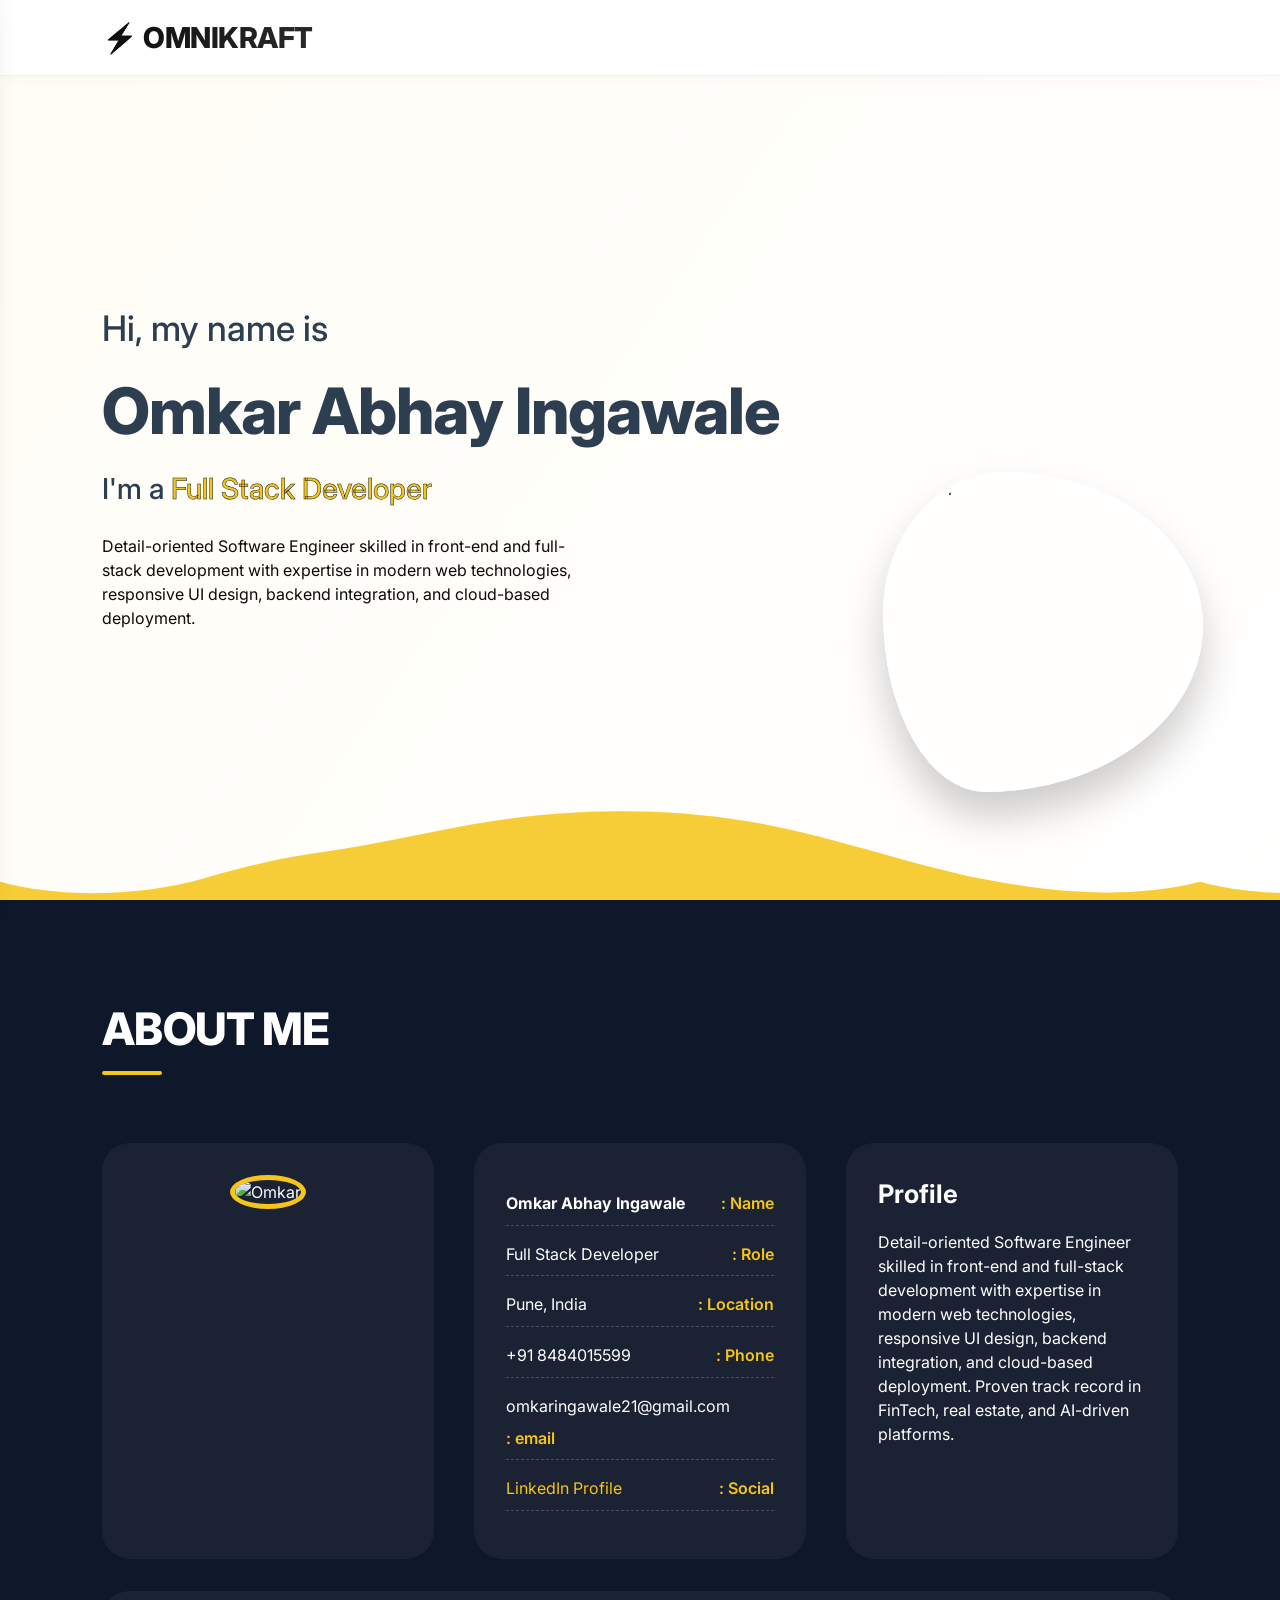
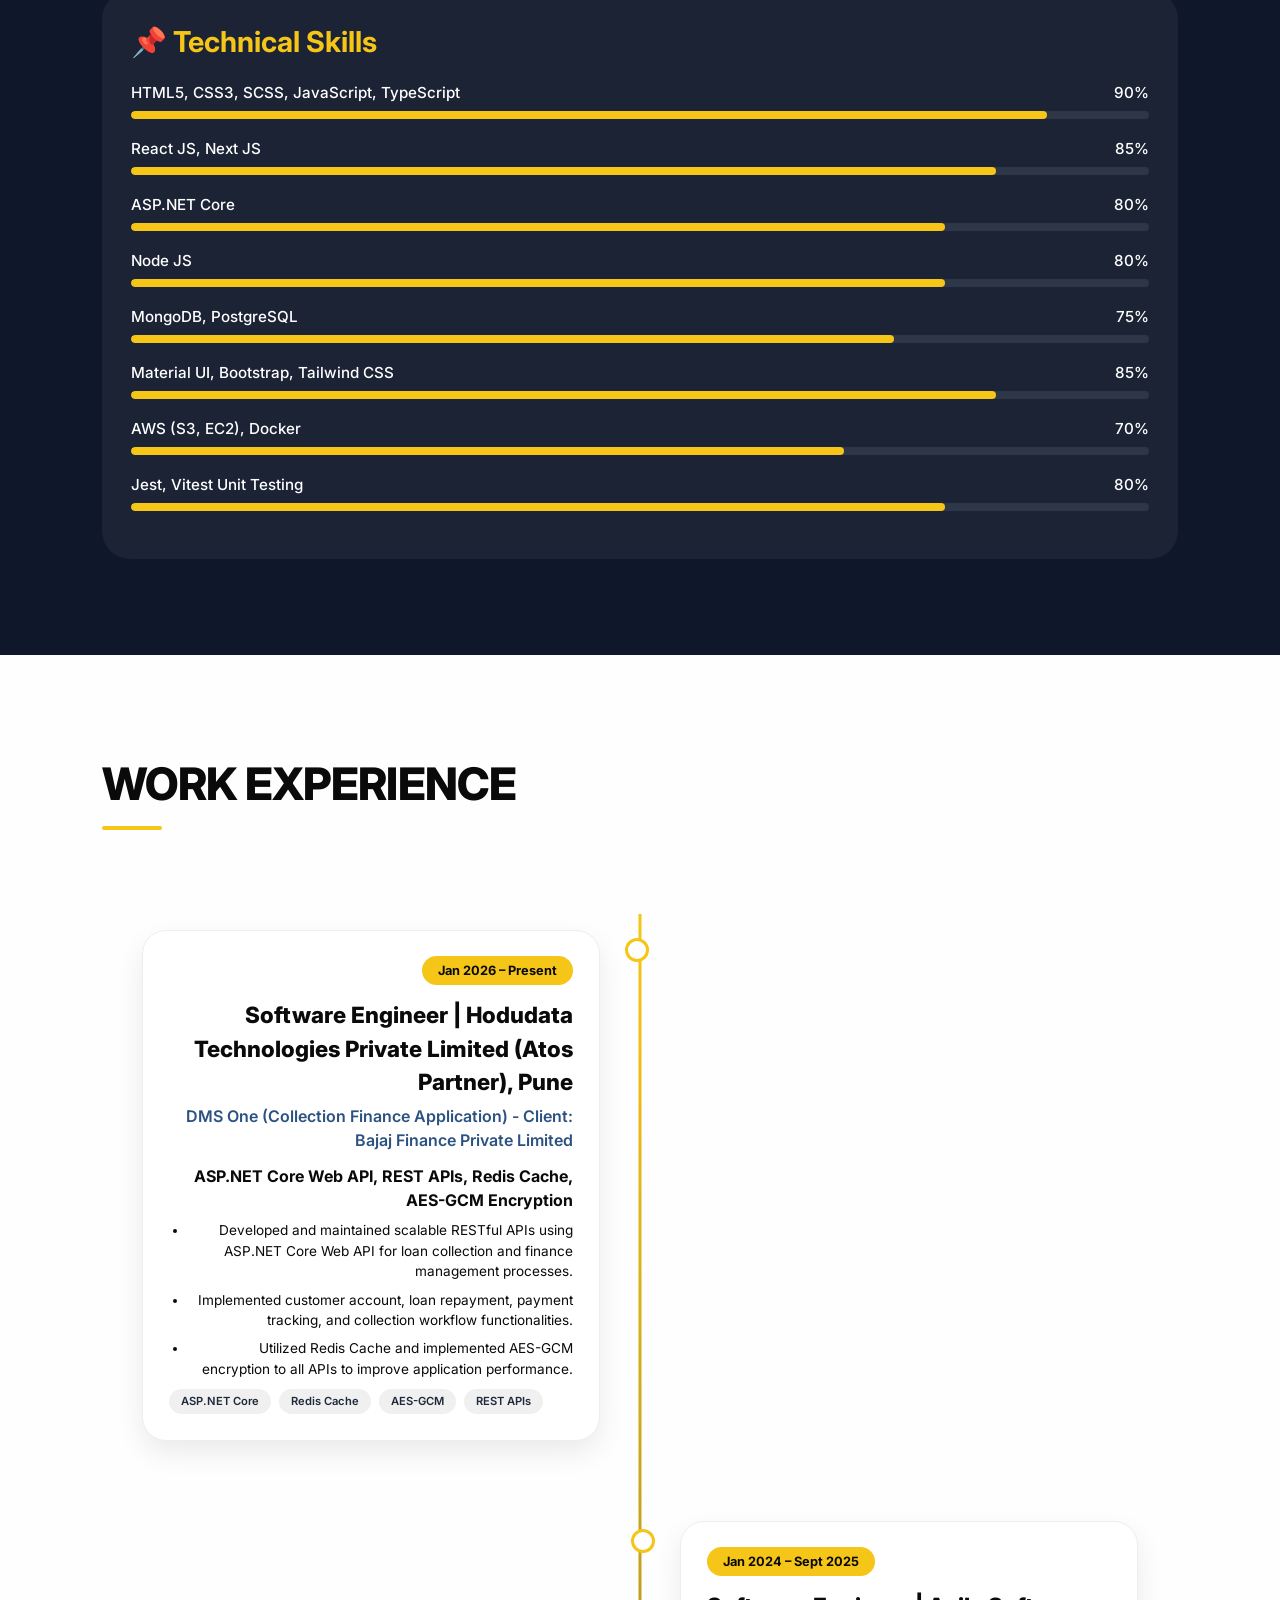
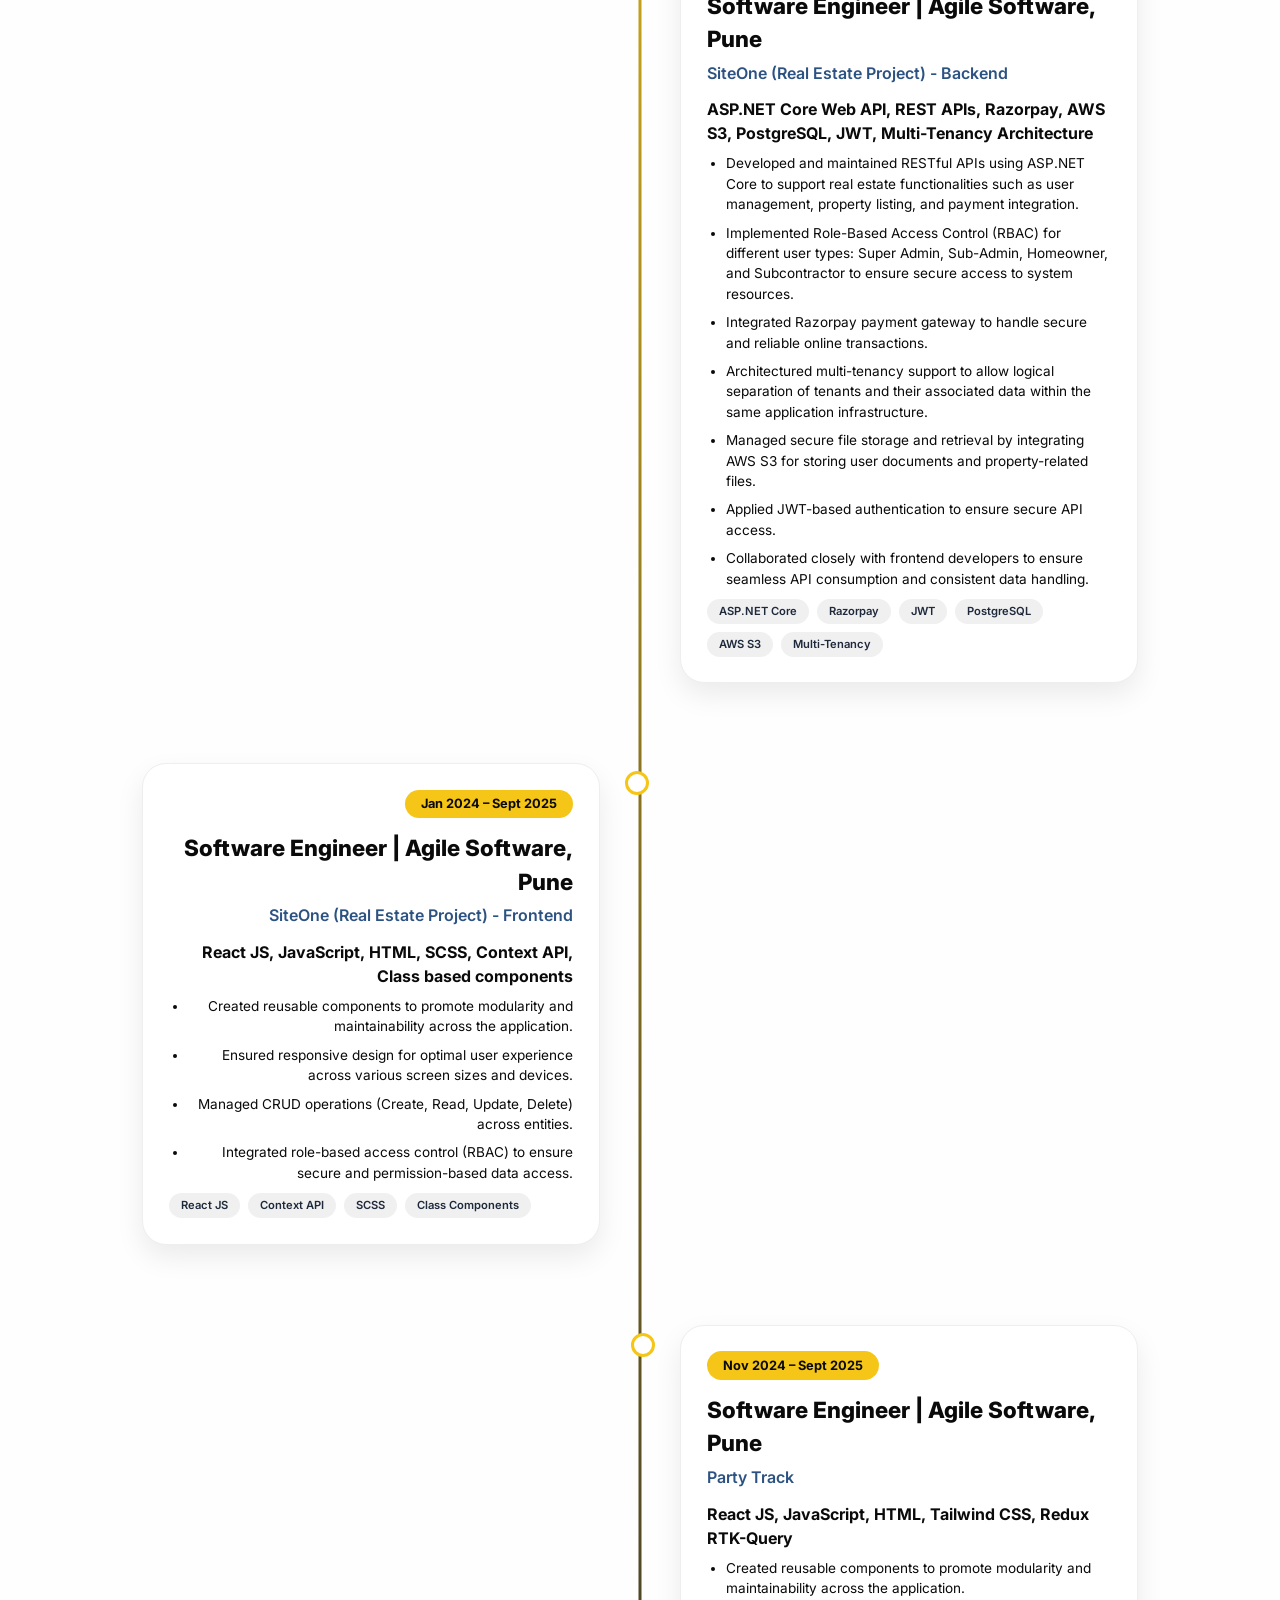
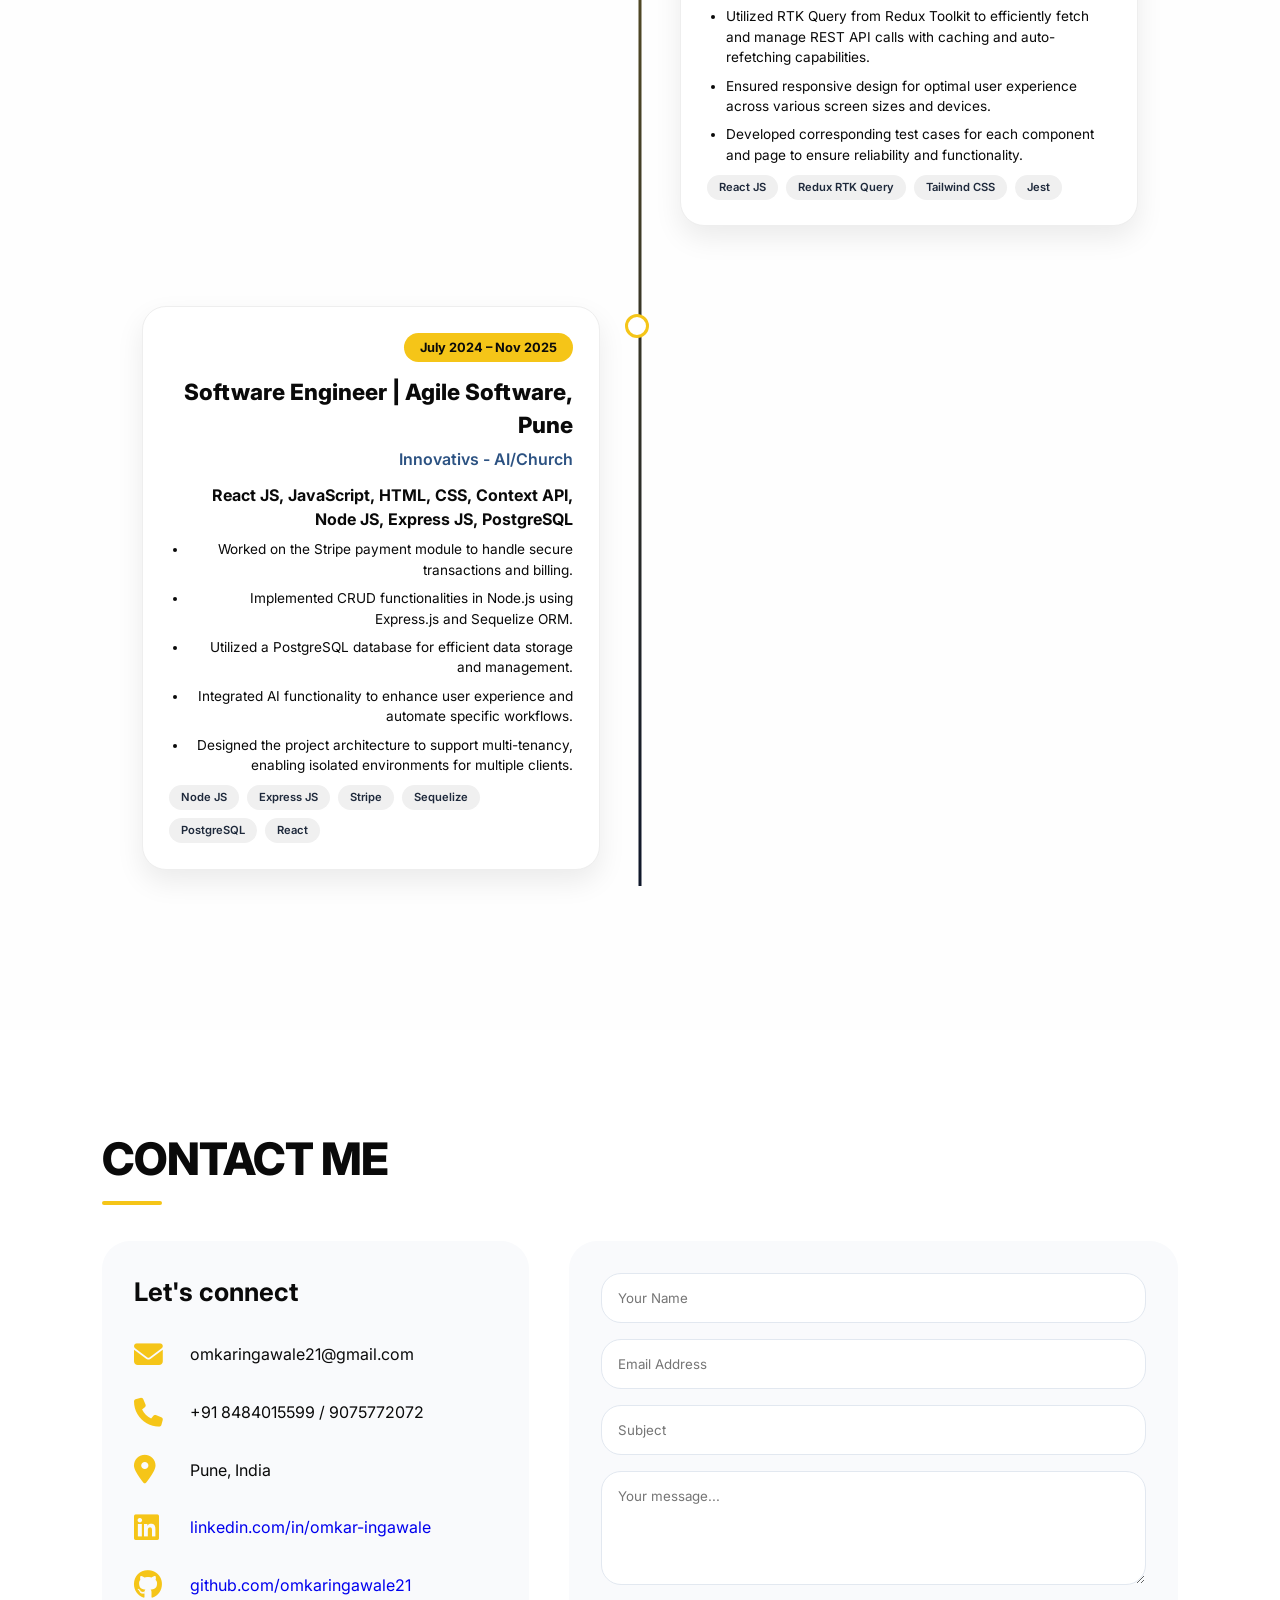
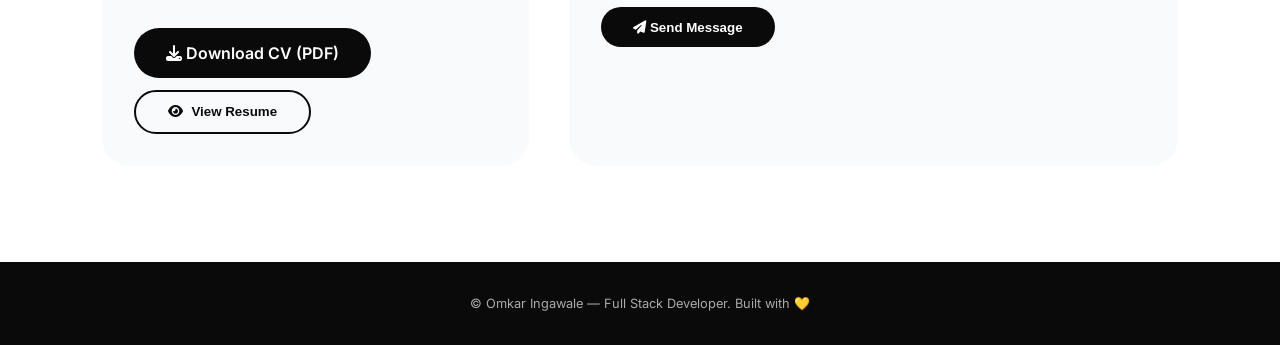
==== commit 6d68beca: "fix: update profile" ====
--- a/index.html
+++ b/index.html
@@ -100,7 +100,16 @@
       <div class="info-item"><i class="fas fa-map-marker-alt"></i> Pune, India</div>
       <div class="info-item"><i class="fab fa-linkedin"></i> <a href="https://www.linkedin.com/in/omkar-ingawale-034a6b214/" target="_blank">linkedin.com/in/omkar-ingawale</a></div>
       <div class="info-item"><i class="fab fa-github"></i> <a href="https://github.com/omkaringawale21" target="_blank">github.com/omkaringawale21</a></div>
-      <button id="downloadResume" class="download-btn" style="margin-top:1rem;"><i class="fa-solid fa-download"></i> Download CV (PDF)</button>
+      
+      <!-- ========== BUTTON GROUP ========== -->
+      <div class="btn-group">
+        <a href="./Omkar_Ingawale_Resume.pdf" download="Omkar_Ingawale_Resume.pdf" class="download-btn" id="downloadResume">
+          <i class="fa-solid fa-download"></i> Download CV (PDF)
+        </a>
+        <button class="view-btn" id="viewResume">
+          <i class="fa-solid fa-eye"></i> View Resume
+        </button>
+      </div>
     </div>
     <form class="contact-form" id="contactForm">
       <input type="text" placeholder="Your Name" class="box" id="nameInput" required>
@@ -115,6 +124,261 @@
   <p>© <span id="currentYear"></span> Omkar Ingawale — Full Stack Developer. Built with 💛</p>
 </footer>
 
+<!-- ========== RESUME MODAL ========== -->
+<div class="resume-modal" id="resumeModal">
+  <div class="resume-modal-content">
+    <button class="resume-modal-close" id="closeResumeModal" title="Close Resume">
+      <i class="fas fa-times"></i>
+    </button>
+    <div class="resume-paper">
+      <div class="resume-inner">
+
+        <!-- LEFT PANEL -->
+        <div class="resume-left-panel">
+          <div class="resume-profile-img">
+            <img src="https://placehold.co/400x400/1e293b/f5c518?text=OMKAR" alt="Omkar Ingawale">
+          </div>
+
+          <div class="resume-contact-info">
+            <h2>Contact</h2>
+            <p><i class="fas fa-phone"></i> +91 8484015599 / 9075772072</p>
+            <p><i class="fas fa-envelope"></i> omkaringawale21@gmail.com</p>
+            <p><i class="fas fa-map-marker-alt"></i> Pune, India</p>
+            <p><i class="fab fa-linkedin"></i> <a href="https://www.linkedin.com/in/omkar-ingawale-034a6b214/" target="_blank">linkedin.com/in/omkar-ingawale</a></p>
+            <p><i class="fab fa-github"></i> <a href="https://github.com/omkaringawale21" target="_blank">github.com/omkaringawale21</a></p>
+          </div>
+
+          <h2>Technical Skills</h2>
+          <div class="resume-skill-item">
+            <div class="resume-skill-title">HTML5, CSS3, SCSS, Tailwind CSS</div>
+            <div class="resume-skill-bar"><span style="width:90%"></span></div>
+          </div>
+          <div class="resume-skill-item">
+            <div class="resume-skill-title">JavaScript, TypeScript</div>
+            <div class="resume-skill-bar"><span style="width:88%"></span></div>
+          </div>
+          <div class="resume-skill-item">
+            <div class="resume-skill-title">React JS, Next JS</div>
+            <div class="resume-skill-bar"><span style="width:85%"></span></div>
+          </div>
+          <div class="resume-skill-item">
+            <div class="resume-skill-title">ASP.NET Core Web API</div>
+            <div class="resume-skill-bar"><span style="width:82%"></span></div>
+          </div>
+          <div class="resume-skill-item">
+            <div class="resume-skill-title">Node JS, Express JS</div>
+            <div class="resume-skill-bar"><span style="width:80%"></span></div>
+          </div>
+          <div class="resume-skill-item">
+            <div class="resume-skill-title">MongoDB, PostgreSQL</div>
+            <div class="resume-skill-bar"><span style="width:78%"></span></div>
+          </div>
+          <div class="resume-skill-item">
+            <div class="resume-skill-title">Material UI, Bootstrap, React Lucide</div>
+            <div class="resume-skill-bar"><span style="width:85%"></span></div>
+          </div>
+          <div class="resume-skill-item">
+            <div class="resume-skill-title">AWS (S3, EC2), Docker</div>
+            <div class="resume-skill-bar"><span style="width:70%"></span></div>
+          </div>
+          <div class="resume-skill-item">
+            <div class="resume-skill-title">JEST, Vitest, LINT Unit Testing</div>
+            <div class="resume-skill-bar"><span style="width:80%"></span></div>
+          </div>
+
+          <h2>Tools</h2>
+          <div class="resume-skill-item">
+            <div class="resume-skill-title">Postman · Jira · Git · GitHub · GitLab</div>
+            <div class="resume-skill-bar"><span style="width:88%"></span></div>
+          </div>
+
+          <h2>Certification</h2>
+          <p class="cert-item"><i class="fas fa-certificate"></i> Full Stack Web Development – Java Patil (Feb 2023)</p>
+
+          <h2>Achievements</h2>
+          <p class="cert-item"><i class="fas fa-trophy"></i> Second prize in 'Parashot Design'</p>
+          <p class="cert-item"><i class="fas fa-star"></i> Multiple client appreciations for demo presentations & production releases</p>
+        </div>
+
+        <!-- RIGHT PANEL -->
+        <div class="resume-right-panel">
+          <div class="resume-header-name">
+            <h1>OMKAR ABHAY INGAWALE</h1>
+            <p>Full Stack Developer</p>
+          </div>
+
+          <div class="resume-tagline">
+            🔹 Detail-oriented Software Engineer skilled in front-end and full-stack development with expertise in modern web technologies, responsive UI design, backend integration, and cloud-based deployment.
+          </div>
+
+          <!-- WORK EXPERIENCE -->
+          <div class="resume-section">
+            <h3><i class="fas fa-briefcase"></i> Work Experience</h3>
+
+            <!-- Hodudata Technologies -->
+            <div class="resume-job">
+              <div class="resume-job-header">
+                <span class="resume-job-title">Software Engineer</span>
+                <span class="resume-date">Jan 2026 – Present</span>
+              </div>
+              <div class="resume-company">Hodudata Technologies Private Limited (Atos Partner), Pune</div>
+              <ul>
+                <li><strong>Project: DMS One (Collection Finance Application)</strong> — Client: Bajaj Finance Private Limited</li>
+                <li><strong>Technology:</strong> ASP.NET Core Web API, REST APIs, Redis Cache, AES-GCM Encryption</li>
+                <li>Developed and maintained scalable RESTful APIs using ASP.NET Core Web API for loan collection and finance management processes.</li>
+                <li>Implemented customer account, loan repayment, payment tracking, and collection workflow functionalities.</li>
+                <li>Utilized Redis Cache and implemented AES-GCM encryption to all APIs to improve application performance.</li>
+              </ul>
+              <div>
+                <span class="resume-tech-badge">ASP.NET Core</span>
+                <span class="resume-tech-badge">Redis Cache</span>
+                <span class="resume-tech-badge">AES-GCM</span>
+                <span class="resume-tech-badge">REST APIs</span>
+              </div>
+            </div>
+
+            <!-- Agile Software – SiteOne Backend -->
+            <div class="resume-job">
+              <div class="resume-job-header">
+                <span class="resume-job-title">Software Engineer (Backend)</span>
+                <span class="resume-date">Jan 2024 – Sept 2025</span>
+              </div>
+              <div class="resume-company">Agile Software, Pune — SiteOne (Real Estate Project)</div>
+              <ul>
+                <li><strong>Technology:</strong> ASP.NET Core Web API, REST APIs, Razorpay, AWS S3, PostgreSQL, JWT, Multi-Tenancy Architecture</li>
+                <li>Developed and maintained RESTful APIs using ASP.NET Core to support real estate functionalities such as user management, property listing, and payment integration.</li>
+                <li>Implemented Role-Based Access Control (RBAC) for different user types: Super Admin, Sub-Admin, Homeowner, and Subcontractor to ensure secure access to system resources.</li>
+                <li>Integrated Razorpay payment gateway to handle secure and reliable online transactions.</li>
+                <li>Architectured multi-tenancy support to allow logical separation of tenants and their associated data within the same application infrastructure.</li>
+                <li>Managed secure file storage and retrieval by integrating AWS S3 for storing user documents and property-related files.</li>
+                <li>Applied JWT-based authentication to ensure secure API access.</li>
+                <li>Collaborated closely with frontend developers to ensure seamless API consumption and consistent data handling.</li>
+              </ul>
+              <div>
+                <span class="resume-tech-badge">ASP.NET Core</span>
+                <span class="resume-tech-badge">Razorpay</span>
+                <span class="resume-tech-badge">JWT</span>
+                <span class="resume-tech-badge">PostgreSQL</span>
+                <span class="resume-tech-badge">AWS S3</span>
+                <span class="resume-tech-badge">Multi-Tenancy</span>
+              </div>
+            </div>
+
+            <!-- Agile Software – SiteOne Frontend -->
+            <div class="resume-job">
+              <div class="resume-job-header">
+                <span class="resume-job-title">Software Engineer (Frontend)</span>
+                <span class="resume-date">Jan 2024 – Sept 2025</span>
+              </div>
+              <div class="resume-company">Agile Software, Pune — SiteOne (Real Estate Project)</div>
+              <ul>
+                <li><strong>Technology:</strong> React JS, JavaScript, HTML, SCSS, Context API, Class based components</li>
+                <li>Created reusable components to promote modularity and maintainability across the application.</li>
+                <li>Ensured responsive design for optimal user experience across various screen sizes and devices.</li>
+                <li>Managed CRUD operations (Create, Read, Update, Delete) across entities.</li>
+                <li>Integrated role-based access control (RBAC) to ensure secure and permission-based data access.</li>
+              </ul>
+              <div>
+                <span class="resume-tech-badge">React JS</span>
+                <span class="resume-tech-badge">Context API</span>
+                <span class="resume-tech-badge">SCSS</span>
+                <span class="resume-tech-badge">Class Components</span>
+              </div>
+            </div>
+
+            <!-- Agile Software – Party Track -->
+            <div class="resume-job">
+              <div class="resume-job-header">
+                <span class="resume-job-title">Software Engineer</span>
+                <span class="resume-date">Nov 2024 – Sept 2025</span>
+              </div>
+              <div class="resume-company">Agile Software, Pune — Party Track</div>
+              <ul>
+                <li><strong>Technology:</strong> React JS, JavaScript, HTML, Tailwind CSS, Redux RTK-Query</li>
+                <li>Created reusable components to promote modularity and maintainability across the application.</li>
+                <li>Utilized RTK Query from Redux Toolkit to efficiently fetch and manage REST API calls with caching and auto-refetching capabilities.</li>
+                <li>Ensured responsive design for optimal user experience across various screen sizes and devices.</li>
+                <li>Developed corresponding test cases for each component and page to ensure reliability and functionality.</li>
+              </ul>
+              <div>
+                <span class="resume-tech-badge">React JS</span>
+                <span class="resume-tech-badge">Redux RTK Query</span>
+                <span class="resume-tech-badge">Tailwind CSS</span>
+                <span class="resume-tech-badge">Jest</span>
+              </div>
+            </div>
+
+            <!-- Agile Software – Innovativs AI/Church -->
+            <div class="resume-job">
+              <div class="resume-job-header">
+                <span class="resume-job-title">Software Engineer</span>
+                <span class="resume-date">July 2024 – Nov 2025</span>
+              </div>
+              <div class="resume-company">Agile Software, Pune — Innovativs - AI/Church</div>
+              <ul>
+                <li><strong>Technology:</strong> React JS, JavaScript, HTML, CSS, Context API, Node JS, Express JS, PostgreSQL</li>
+                <li>Worked on the Stripe payment module to handle secure transactions and billing.</li>
+                <li>Implemented CRUD functionalities in Node.js using Express.js and Sequelize ORM.</li>
+                <li>Utilized a PostgreSQL database for efficient data storage and management.</li>
+                <li>Integrated AI functionality to enhance user experience and automate specific workflows.</li>
+                <li>Designed the project architecture to support multi-tenancy, enabling isolated environments for multiple clients.</li>
+              </ul>
+              <div>
+                <span class="resume-tech-badge">Node JS</span>
+                <span class="resume-tech-badge">Express JS</span>
+                <span class="resume-tech-badge">Stripe</span>
+                <span class="resume-tech-badge">Sequelize</span>
+                <span class="resume-tech-badge">PostgreSQL</span>
+                <span class="resume-tech-badge">React</span>
+              </div>
+            </div>
+          </div>
+
+          <!-- EDUCATION -->
+          <div class="resume-section">
+            <h3><i class="fas fa-graduation-cap"></i> Education</h3>
+            <div class="resume-job-header">
+              <span class="resume-job-title">B.E. Mechanical Engineering</span>
+              <span class="resume-date">2015 – 2019</span>
+            </div>
+            <div style="font-size:0.85rem; color:#475569;">Bharati Vidyapeeth College of Engineering, Kolhapur | 54%</div>
+          </div>
+
+          <!-- COURSES & CERTIFICATION -->
+          <div class="resume-section">
+            <h3><i class="fas fa-certificate"></i> Courses & Certification</h3>
+            <ul style="margin-left:1.2rem;">
+              <li style="font-size:0.82rem; margin:0.4rem 0;">Certification on Full Stack Web Development by Java Patil — <strong>Feb 2023</strong></li>
+            </ul>
+          </div>
+
+          <!-- ACHIEVEMENTS -->
+          <div class="resume-section">
+            <h3><i class="fas fa-trophy"></i> Achievements</h3>
+            <ul style="margin-left:1.2rem;">
+              <li style="font-size:0.82rem; margin:0.4rem 0;">Received second prize in <strong>'Parashot Design'</strong>.</li>
+              <li style="font-size:0.82rem; margin:0.4rem 0;">Received multiple client appreciations for demo presentations and production releases.</li>
+            </ul>
+          </div>
+
+          <hr class="resume-hr">
+          <div style="font-size:0.7rem; text-align:center; color:#64748b;">
+            📄 References available on request · Open to full-time opportunities · Available for immediate joining
+          </div>
+        </div>
+
+      </div>
+
+      <!-- PRINT BUTTON -->
+      <div class="resume-print-btn">
+        <button onclick="window.print();">
+          <i class="fas fa-file-pdf"></i> Save as PDF (Print-friendly)
+        </button>
+      </div>
+    </div>
+  </div>
+</div>
+
 <script src="https://cdn.jsdelivr.net/npm/@emailjs/browser@3/dist/email.min.js"></script>
 <script src="Personal_Portfolio.js"></script>
 </body>
--- a/Personal_Portfolio.css
+++ b/Personal_Portfolio.css
@@ -336,6 +336,32 @@
 }
 .contact-form button:hover, .download-btn:hover { background: var(--yellow); color: black; }
 
+/* ========== BUTTON GROUP ========== */
+.btn-group {
+  display: flex;
+  flex-wrap: wrap;
+  gap: 12px;
+  margin-top: 1rem;
+}
+
+.view-btn {
+  background: transparent;
+  color: var(--black);
+  border: 2px solid var(--black);
+  padding: 0.8rem 2rem;
+  border-radius: 40px;
+  font-weight: 600;
+  cursor: pointer;
+  transition: 0.2s;
+  display: inline-flex;
+  align-items: center;
+  gap: 8px;
+}
+.view-btn:hover {
+  background: var(--black);
+  color: white;
+}
+
 footer { text-align: center; padding: 2rem; background: #0a0a0a; color: #aaa; font-size: 0.8rem; }
 @media (max-width: 768px) {
   section { padding: 4rem 5%; }
@@ -353,4 +379,322 @@
   font-size: 0.7rem;
   font-weight: 600;
   color: #1e293b;
+}
+
+/* ========== RESUME MODAL ========== */
+.resume-modal {
+  display: none;
+  position: fixed;
+  top: 0;
+  left: 0;
+  width: 100%;
+  height: 100%;
+  background: rgba(0, 0, 0, 0.75);
+  z-index: 2000;
+  overflow-y: auto;
+  padding: 2rem 1rem;
+  backdrop-filter: blur(5px);
+}
+.resume-modal.active {
+  display: block;
+}
+.resume-modal-content {
+  max-width: 1100px;
+  margin: 0 auto;
+  position: relative;
+}
+.resume-modal-close {
+  position: sticky;
+  top: 0;
+  float: right;
+  background: var(--yellow);
+  color: var(--black);
+  border: none;
+  width: 44px;
+  height: 44px;
+  border-radius: 50%;
+  font-size: 1.4rem;
+  cursor: pointer;
+  z-index: 10;
+  display: flex;
+  align-items: center;
+  justify-content: center;
+  box-shadow: 0 4px 15px rgba(0,0,0,0.3);
+  transition: 0.2s;
+  margin-bottom: -44px;
+  margin-right: -10px;
+}
+.resume-modal-close:hover {
+  background: var(--black);
+  color: var(--yellow);
+  transform: scale(1.1);
+}
+
+/* Resume Paper inside modal */
+.resume-paper {
+  background: white;
+  box-shadow: 0 20px 35px -12px rgba(0,0,0,0.4);
+  border-radius: 12px;
+  overflow: hidden;
+}
+.resume-inner {
+  display: flex;
+  flex-wrap: wrap;
+}
+.resume-left-panel {
+  background: #0f172a;
+  color: #e2e8f0;
+  flex: 1;
+  min-width: 280px;
+  padding: 2rem 1.8rem;
+}
+.resume-profile-img {
+  text-align: center;
+  margin-bottom: 1.8rem;
+}
+.resume-profile-img img {
+  width: 150px;
+  height: 150px;
+  object-fit: cover;
+  border-radius: 50%;
+  border: 4px solid #f5c518;
+  background: #1e293b;
+}
+.resume-left-panel h2 {
+  color: #f5c518;
+  font-size: 1.1rem;
+  letter-spacing: 1px;
+  margin: 1.5rem 0 0.8rem 0;
+  border-bottom: 2px solid rgba(245,197,24,0.3);
+  display: inline-block;
+  padding-bottom: 4px;
+  text-transform: uppercase;
+}
+.resume-contact-info p {
+  margin: 0.7rem 0;
+  display: flex;
+  align-items: flex-start;
+  gap: 12px;
+  font-size: 0.82rem;
+  flex-wrap: wrap;
+  word-break: break-word;
+}
+.resume-contact-info i {
+  width: 20px;
+  color: #f5c518;
+  font-size: 0.9rem;
+  margin-top: 2px;
+  flex-shrink: 0;
+}
+.resume-contact-info a {
+  color: #cbd5e1;
+  text-decoration: none;
+}
+.resume-skill-item {
+  margin: 0.8rem 0;
+}
+.resume-skill-title {
+  font-weight: 600;
+  font-size: 0.8rem;
+  margin-bottom: 4px;
+  color: #cbd5e1;
+}
+.resume-skill-bar {
+  background: #334155;
+  height: 6px;
+  border-radius: 10px;
+  overflow: hidden;
+}
+.resume-skill-bar span {
+  display: block;
+  height: 6px;
+  background: #f5c518;
+  border-radius: 10px;
+}
+.resume-left-panel .cert-item {
+  font-size: 0.8rem;
+  margin: 6px 0;
+  color: #cbd5e1;
+}
+.resume-left-panel .cert-item i {
+  color: #f5c518;
+  margin-right: 6px;
+}
+.resume-right-panel {
+  flex: 2.2;
+  background: white;
+  padding: 2rem 2.2rem;
+}
+.resume-header-name {
+  margin-bottom: 1rem;
+}
+.resume-header-name h1 {
+  font-size: 2.4rem;
+  font-weight: 800;
+  color: #0f172a;
+  letter-spacing: -0.5px;
+  line-height: 1.1;
+}
+.resume-header-name p {
+  font-size: 1.1rem;
+  color: #f5c518;
+  font-weight: 600;
+  margin-top: 5px;
+  background: #0f172a;
+  display: inline-block;
+  padding: 3px 14px;
+  border-radius: 20px;
+}
+.resume-tagline {
+  background: #f8fafc;
+  padding: 1rem 1.2rem;
+  border-left: 4px solid #f5c518;
+  margin: 1.2rem 0;
+  font-size: 0.88rem;
+  color: #334155;
+  border-radius: 8px;
+  line-height: 1.5;
+}
+.resume-section {
+  margin: 1.6rem 0;
+}
+.resume-section h3 {
+  font-size: 1.1rem;
+  font-weight: 700;
+  color: #0f172a;
+  display: flex;
+  align-items: center;
+  gap: 10px;
+  border-bottom: 2px solid #e2e8f0;
+  padding-bottom: 6px;
+  margin-bottom: 1rem;
+  text-transform: uppercase;
+  letter-spacing: 0.5px;
+}
+.resume-section h3 i {
+  color: #f5c518;
+  font-size: 1rem;
+}
+.resume-job {
+  margin-bottom: 1.3rem;
+}
+.resume-job-header {
+  display: flex;
+  justify-content: space-between;
+  flex-wrap: wrap;
+  align-items: baseline;
+  margin-bottom: 0.2rem;
+  gap: 8px;
+}
+.resume-job-title {
+  font-weight: 800;
+  font-size: 0.95rem;
+  color: #0f172a;
+}
+.resume-company {
+  font-weight: 600;
+  color: #475569;
+  margin-top: 2px;
+  font-size: 0.88rem;
+}
+.resume-date {
+  font-size: 0.72rem;
+  color: #7c5e00;
+  background: #fef9e6;
+  padding: 2px 10px;
+  border-radius: 20px;
+  font-weight: 600;
+  white-space: nowrap;
+  border: 1px solid #f5e6b3;
+}
+.resume-job ul {
+  margin-left: 1.2rem;
+  margin-top: 0.4rem;
+}
+.resume-job li {
+  font-size: 0.8rem;
+  color: #334155;
+  margin: 0.35rem 0;
+  line-height: 1.45;
+}
+.resume-tech-badge {
+  display: inline-block;
+  background: #eef2ff;
+  color: #0f172a;
+  font-size: 0.66rem;
+  padding: 2px 9px;
+  border-radius: 20px;
+  margin-right: 6px;
+  margin-top: 6px;
+  font-weight: 600;
+  border: 1px solid #e0e7ff;
+}
+.resume-hr {
+  margin: 1rem 0;
+  border: 0;
+  height: 1px;
+  background: #e2e8f0;
+}
+.resume-print-btn {
+  text-align: center;
+  margin: 1.5rem 0;
+}
+.resume-print-btn button {
+  background: #0f172a;
+  color: white;
+  border: none;
+  padding: 12px 28px;
+  font-size: 1rem;
+  border-radius: 40px;
+  cursor: pointer;
+  font-weight: 600;
+  display: inline-flex;
+  align-items: center;
+  gap: 10px;
+  transition: 0.2s;
+}
+.resume-print-btn button:hover {
+  background: #f5c518;
+  color: #0f172a;
+}
+
+/* Print styles for resume modal */
+@media print {
+  body * { visibility: hidden; }
+  .resume-modal, .resume-modal * { visibility: visible; }
+  .resume-modal {
+    position: absolute;
+    top: 0;
+    left: 0;
+    width: 100%;
+    height: auto;
+    background: white;
+    padding: 0;
+    display: block !important;
+  }
+  .resume-modal-close,
+  .resume-print-btn {
+    display: none !important;
+  }
+  .resume-paper {
+    box-shadow: none;
+    border-radius: 0;
+  }
+  .resume-left-panel,
+  .resume-date,
+  .resume-tech-badge,
+  .resume-header-name p {
+    -webkit-print-color-adjust: exact;
+    print-color-adjust: exact;
+  }
+}
+
+@media (max-width: 780px) {
+  .resume-inner { flex-direction: column; }
+  .resume-left-panel { text-align: center; }
+  .resume-contact-info p { justify-content: center; }
+  .resume-job-header { flex-direction: column; gap: 4px; }
+  .resume-header-name h1 { font-size: 1.8rem; }
+  .resume-right-panel { padding: 1.5rem; }
+  .resume-modal { padding: 1rem 0.5rem; }
 }
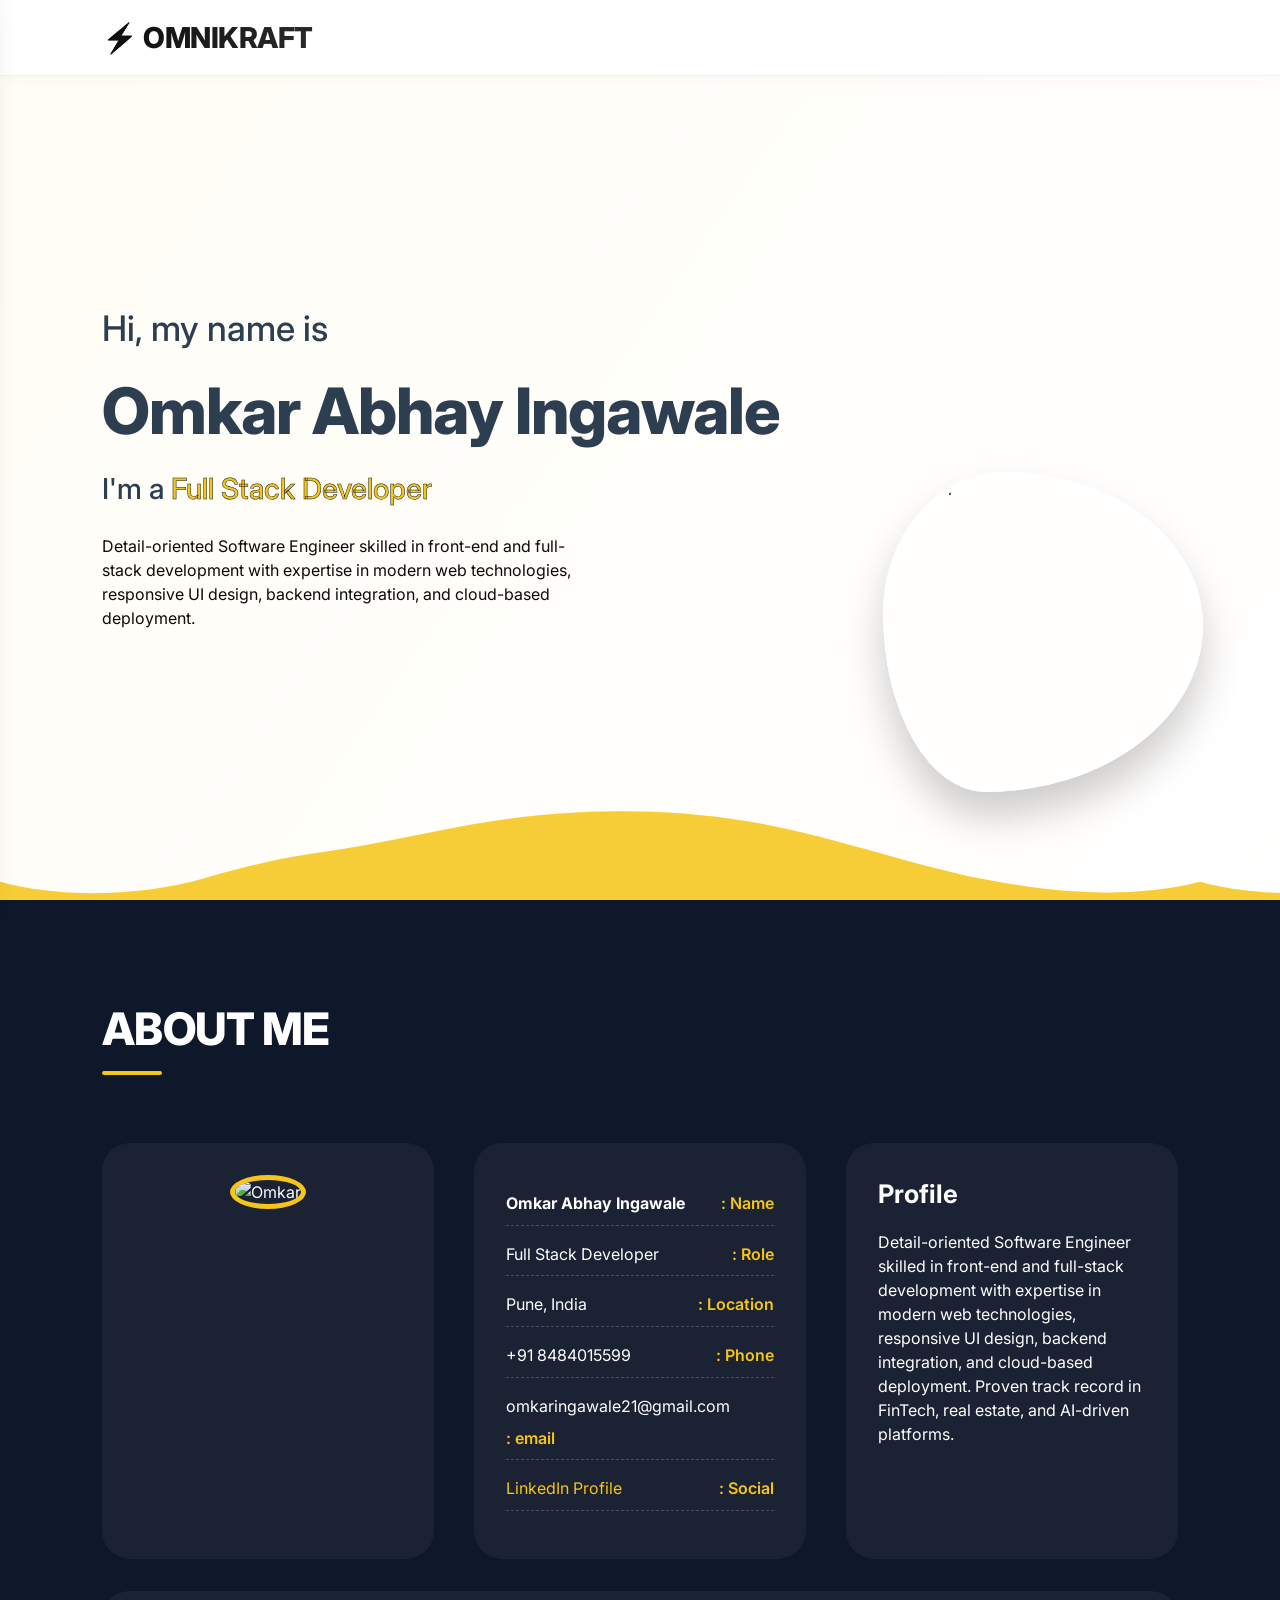
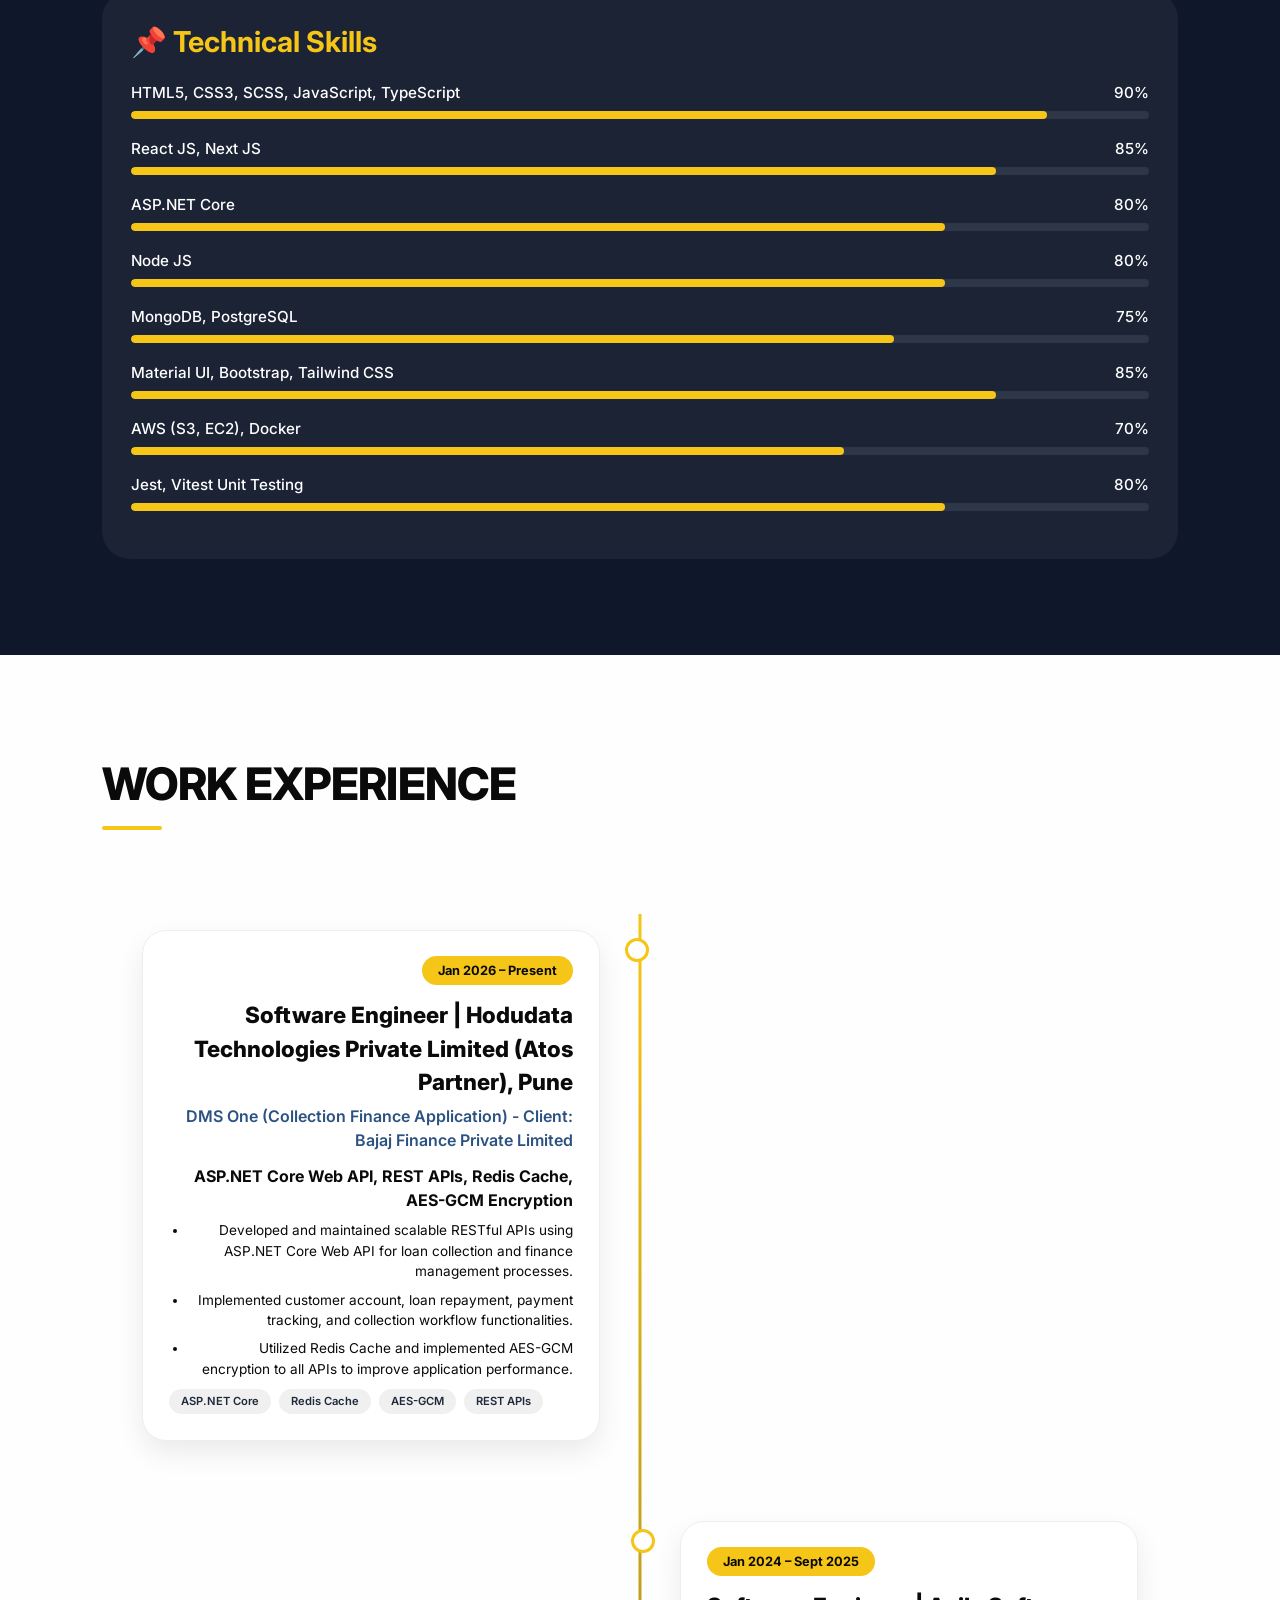
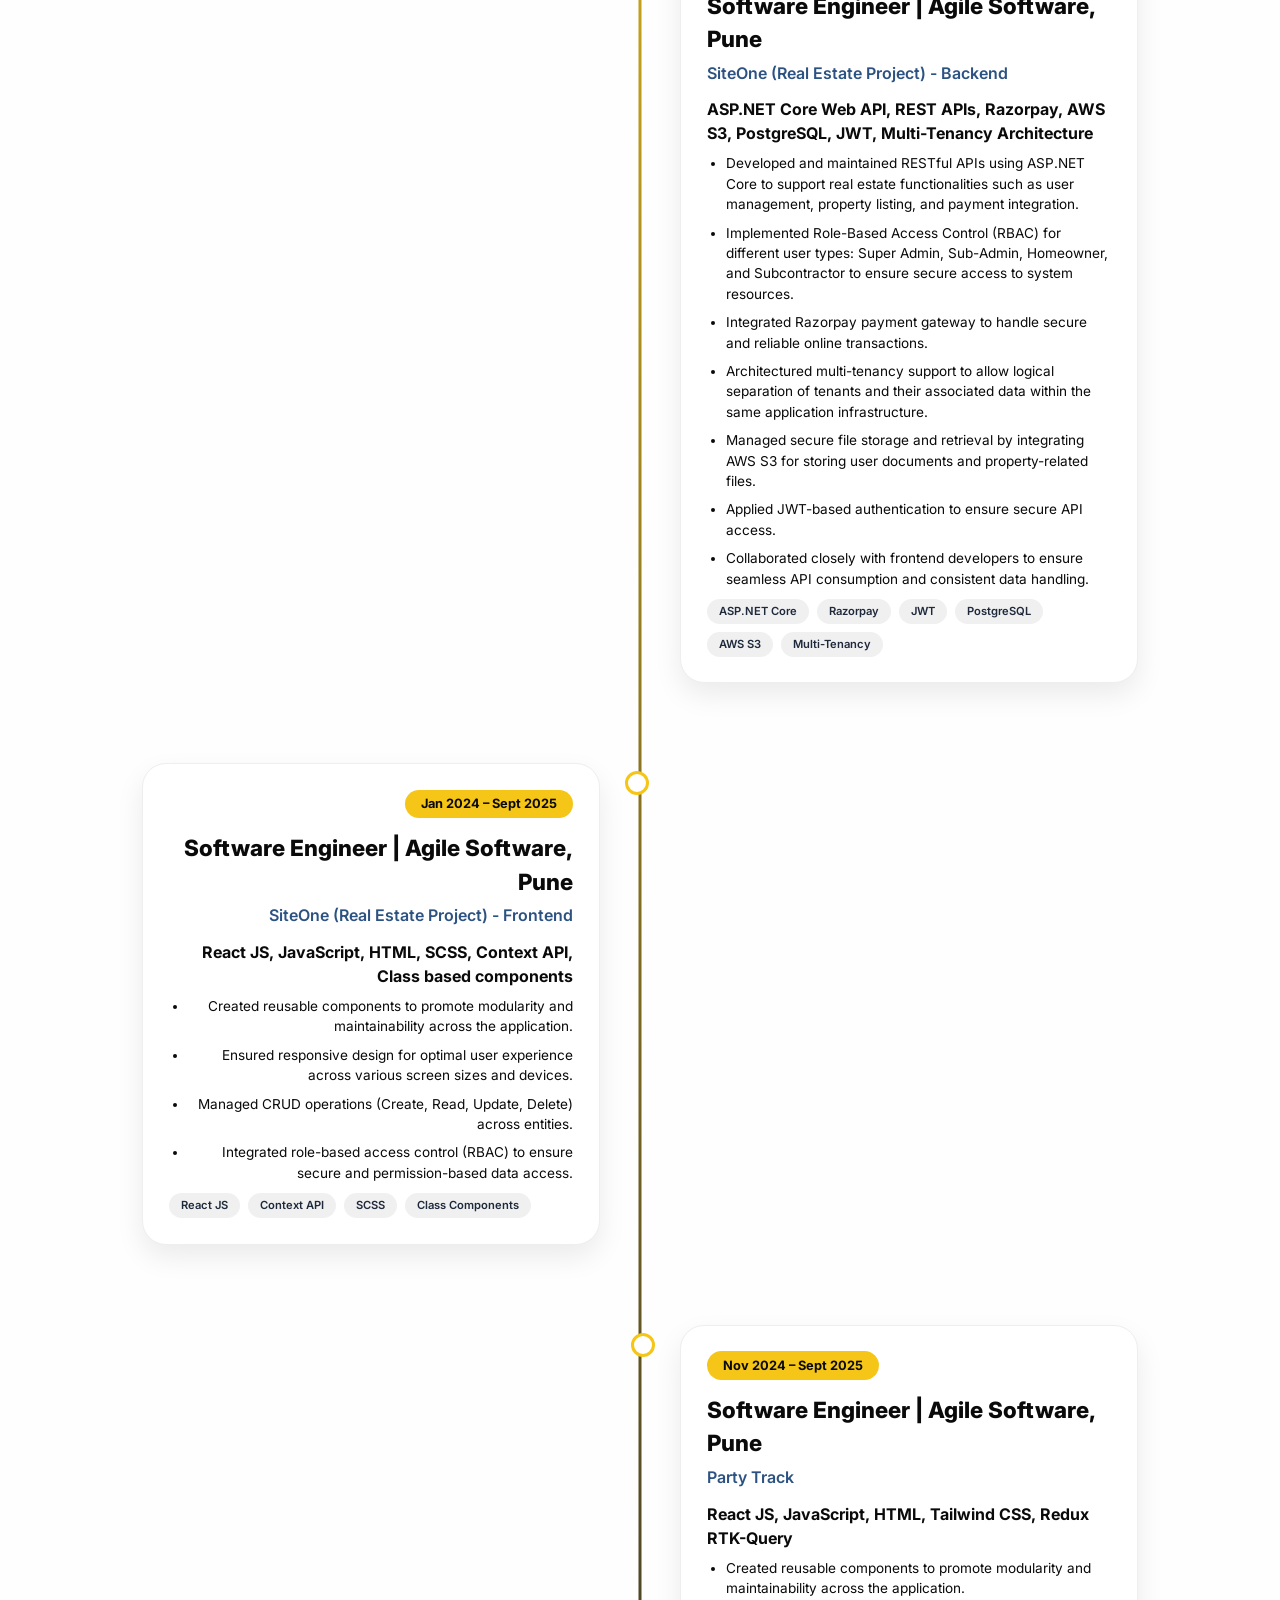
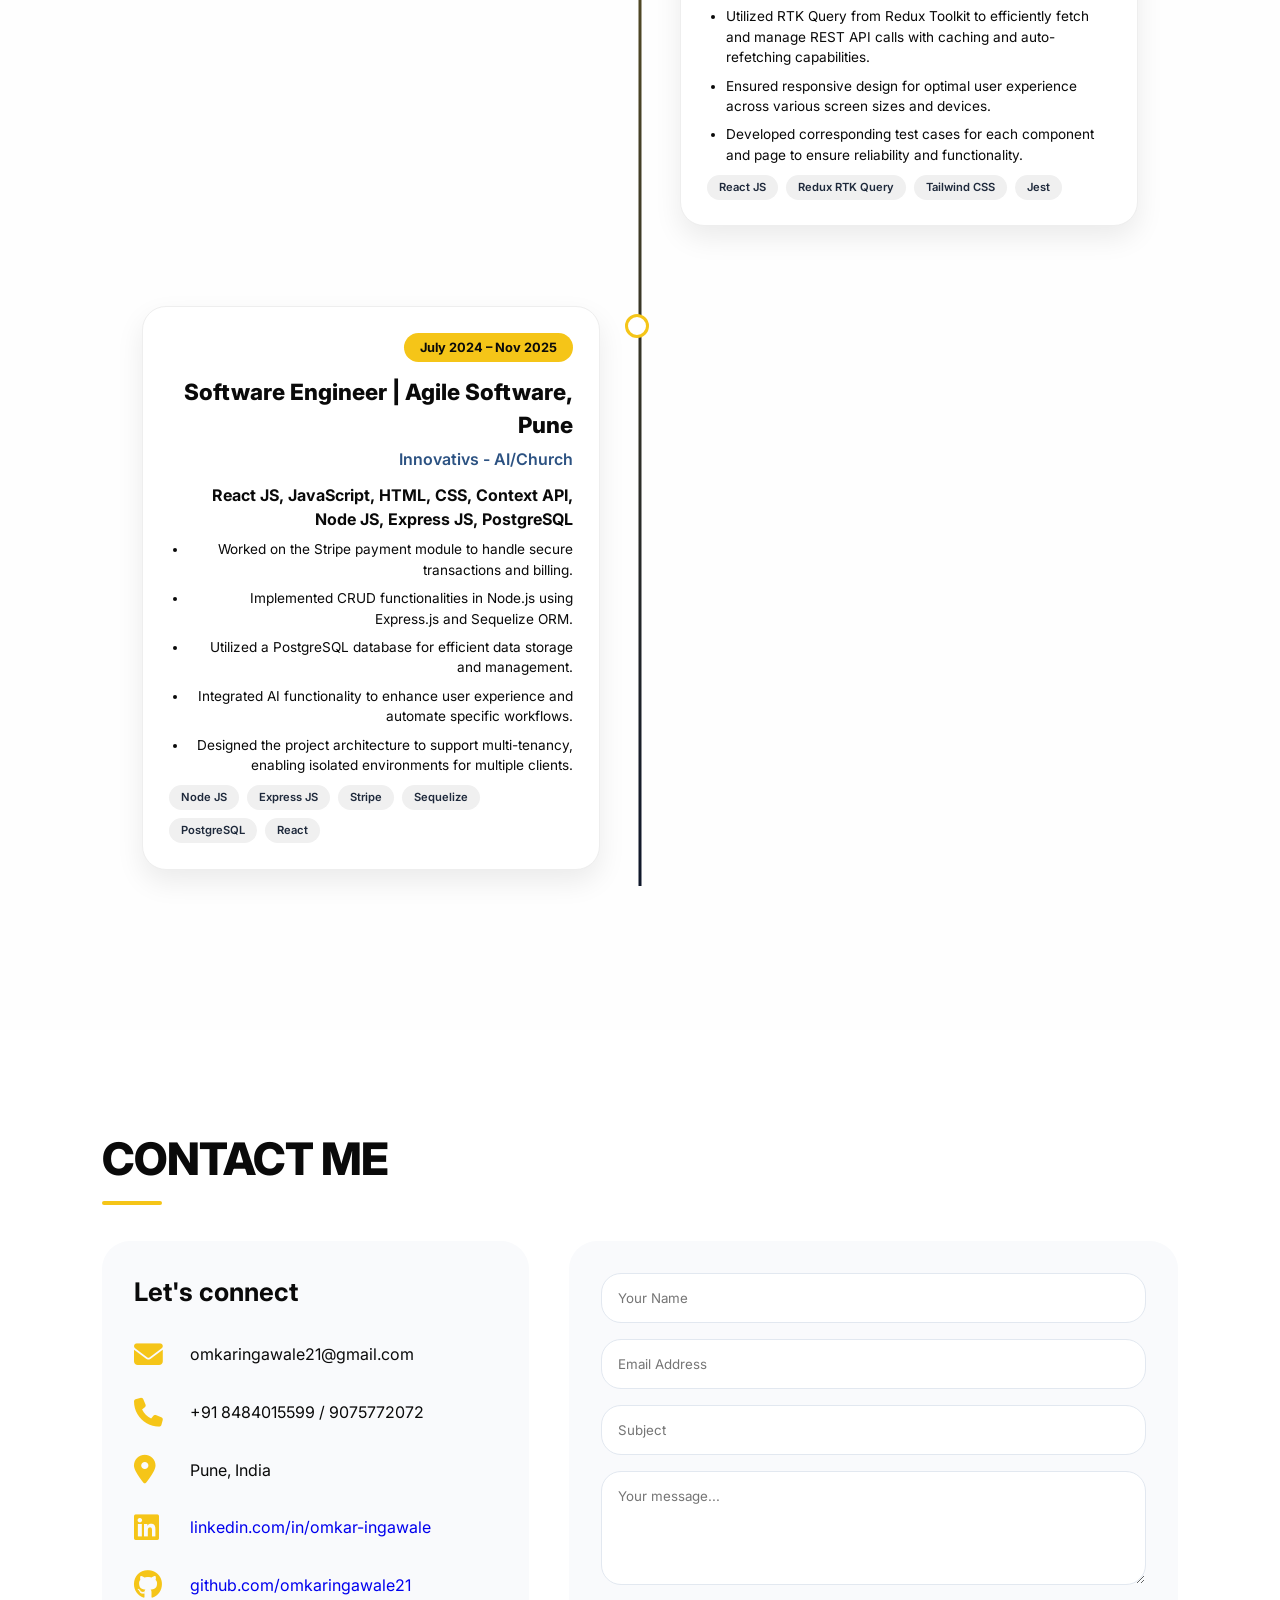
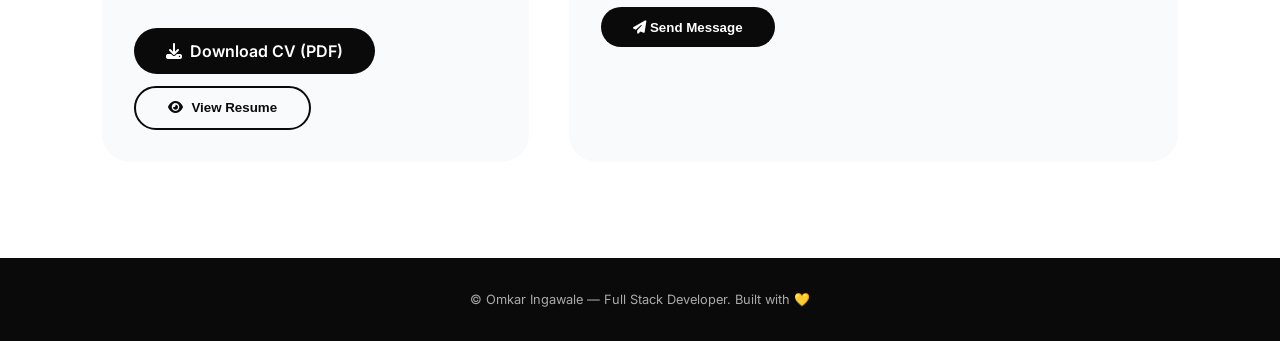
==== commit 20dd4963: "fix: delete resume.html file" ====
--- a/index.html
+++ b/index.html
@@ -103,10 +103,10 @@
       
       <!-- ========== BUTTON GROUP ========== -->
       <div class="btn-group">
-        <a href="./Omkar_Ingawale_Resume.pdf" download="Omkar_Ingawale_Resume.pdf" class="download-btn" id="downloadResume">
+        <button type="button" class="download-btn" id="downloadResume">
           <i class="fa-solid fa-download"></i> Download CV (PDF)
-        </a>
-        <button class="view-btn" id="viewResume">
+        </button>
+        <button type="button" class="view-btn" id="viewResume">
           <i class="fa-solid fa-eye"></i> View Resume
         </button>
       </div>
@@ -380,6 +380,6 @@
 </div>
 
 <script src="https://cdn.jsdelivr.net/npm/@emailjs/browser@3/dist/email.min.js"></script>
-<script src="Personal_Portfolio.js"></script>
+<script src="Personal_Portfolio.js" ></script>
 </body>
 </html>
--- a/Personal_Portfolio.css
+++ b/Personal_Portfolio.css
@@ -697,4 +697,24 @@
   .resume-header-name h1 { font-size: 1.8rem; }
   .resume-right-panel { padding: 1.5rem; }
   .resume-modal { padding: 1rem 0.5rem; }
+}
+
+.download-btn {
+  background: var(--black);
+  color: white;
+  border: none;
+  padding: 0.8rem 2rem;
+  border-radius: 40px;
+  font-weight: 600;
+  cursor: pointer;
+  transition: 0.2s;
+  display: inline-flex;
+  align-items: center;
+  gap: 8px;
+  font-family: inherit;
+  font-size: 1rem;
+}
+.download-btn:hover {
+  background: var(--yellow);
+  color: black;
 }
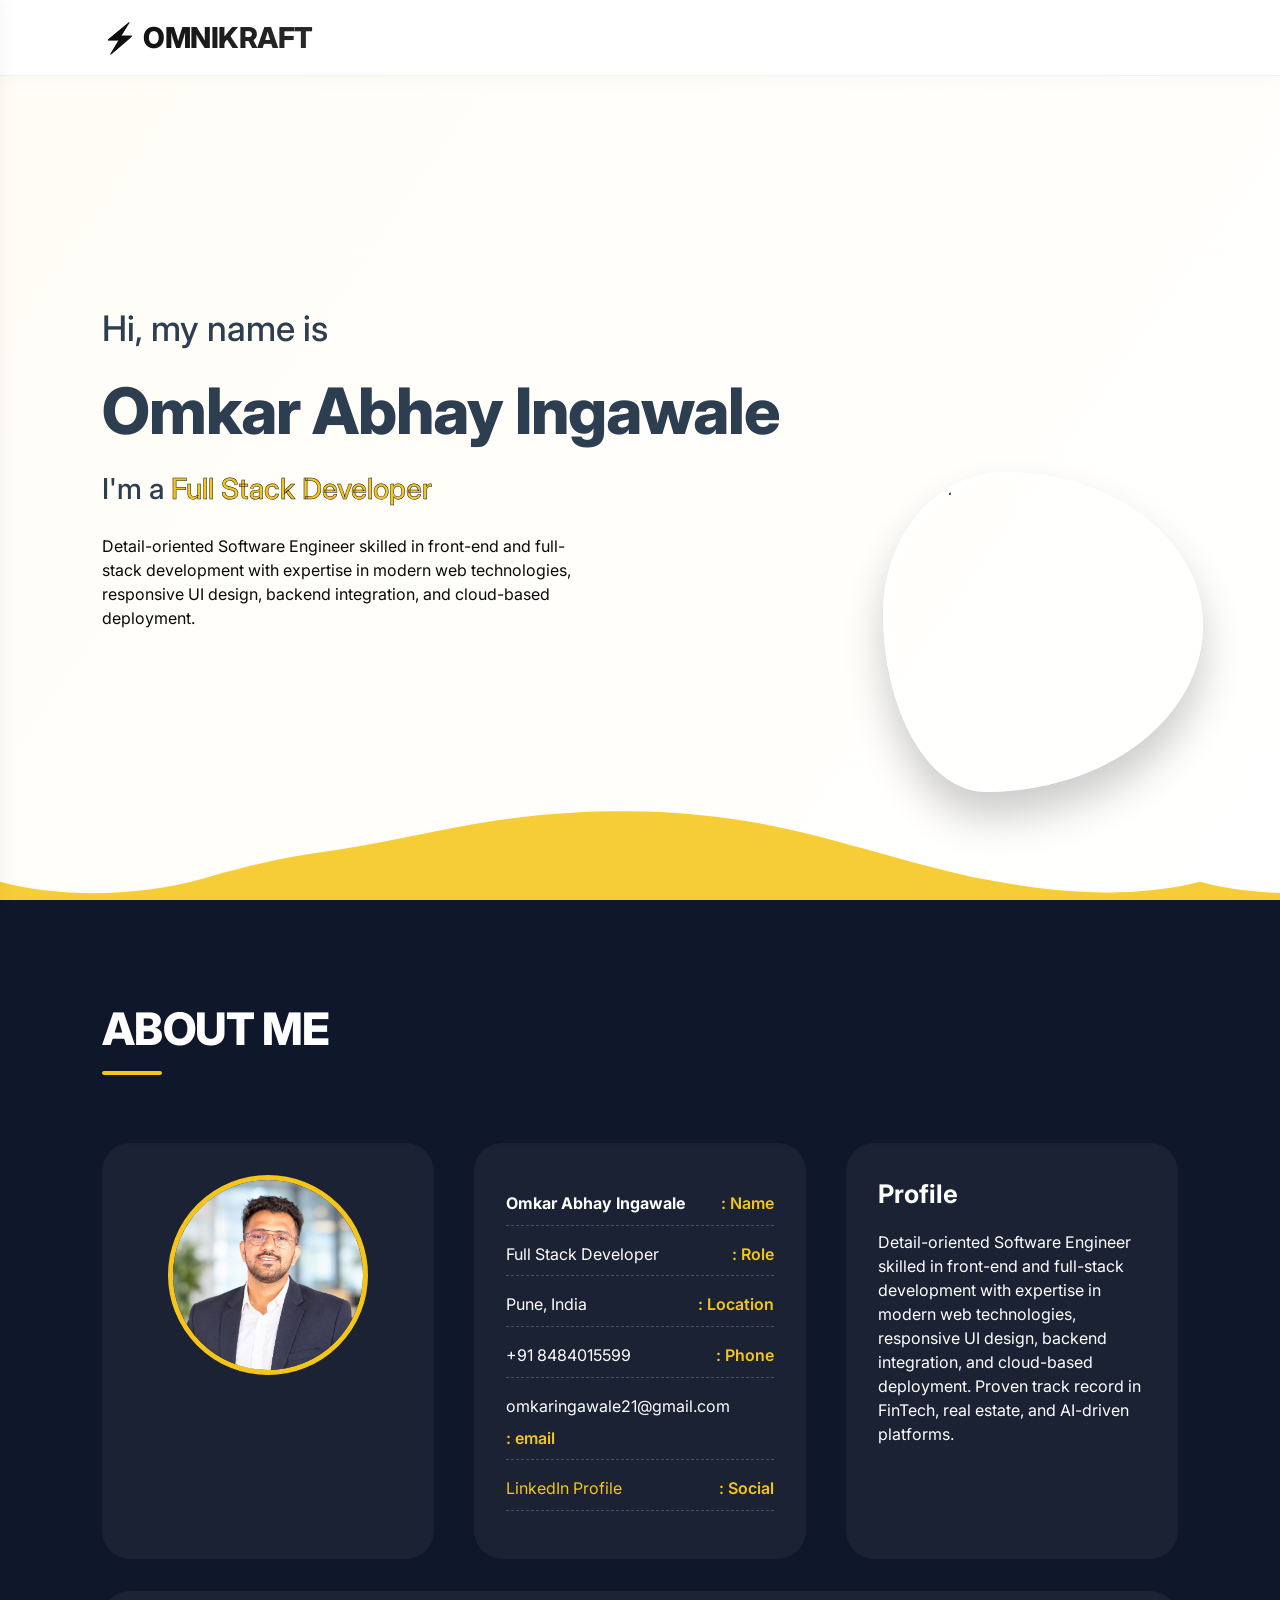
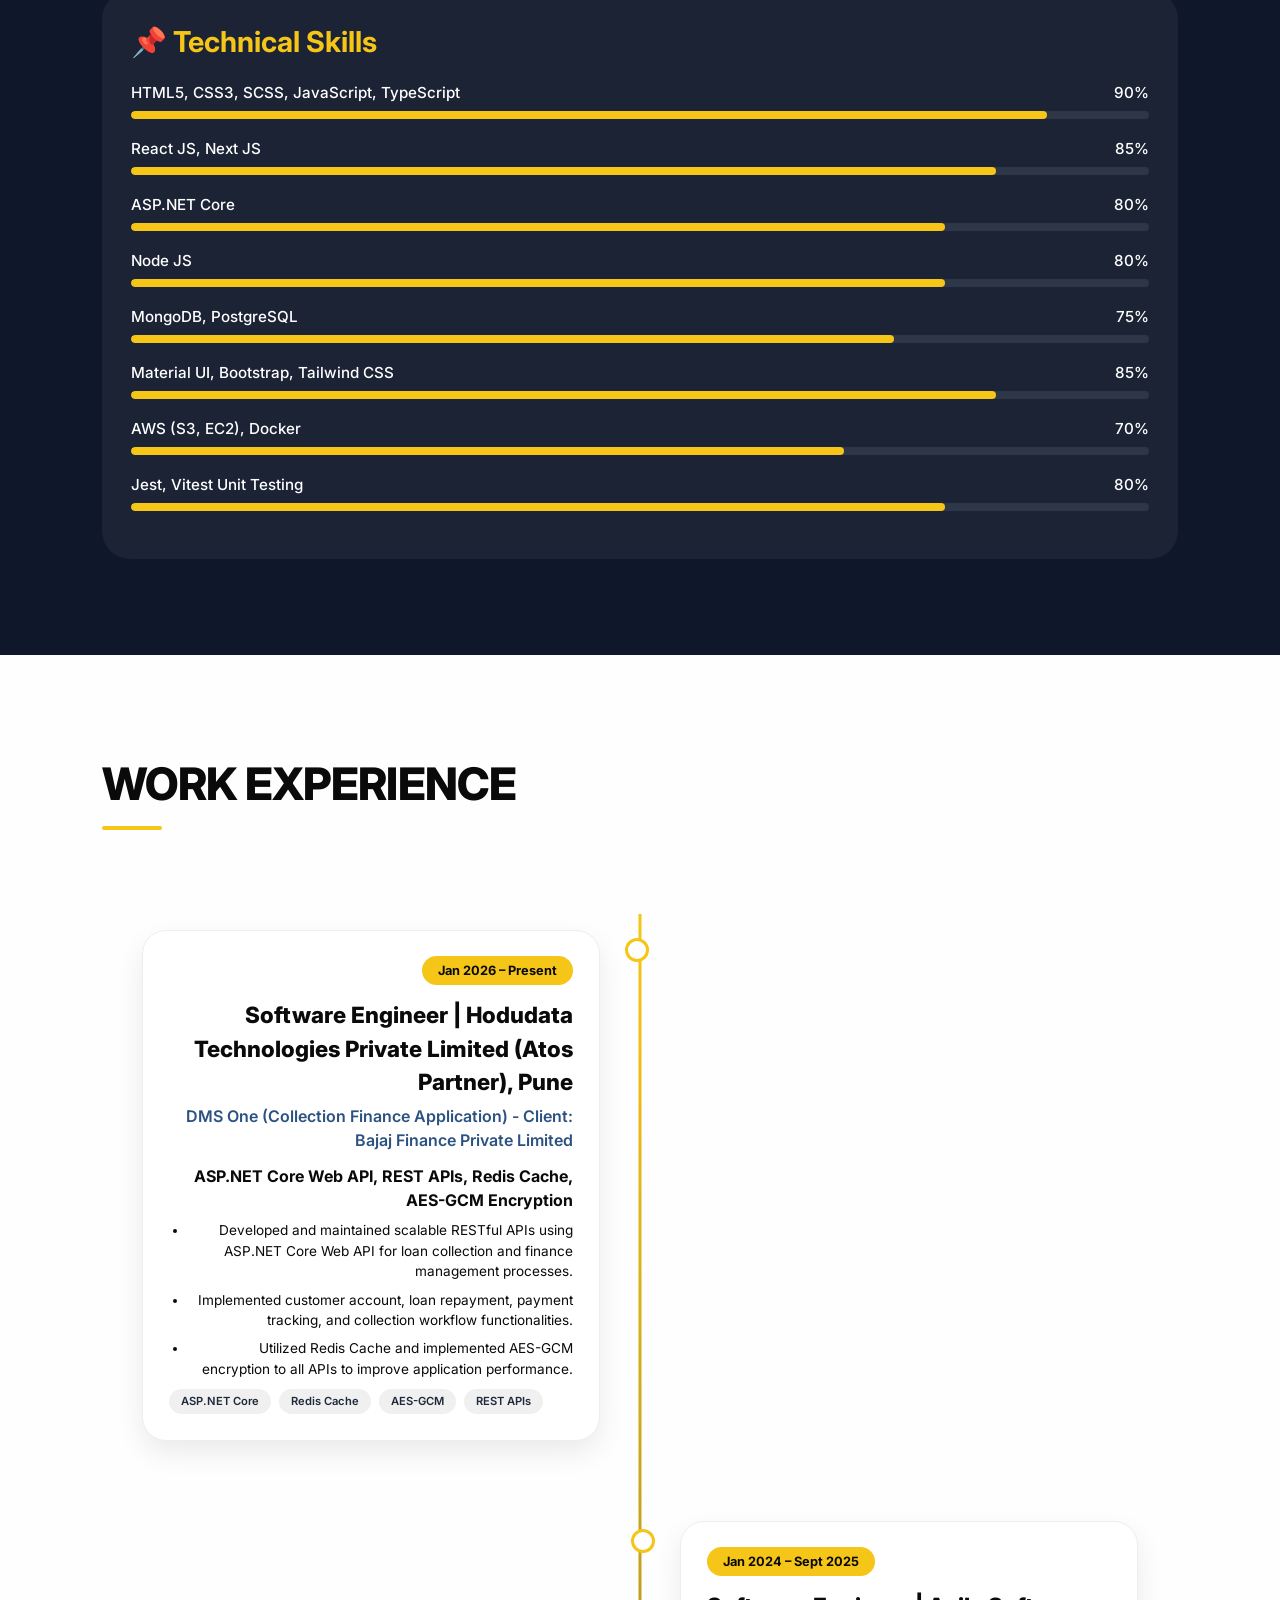
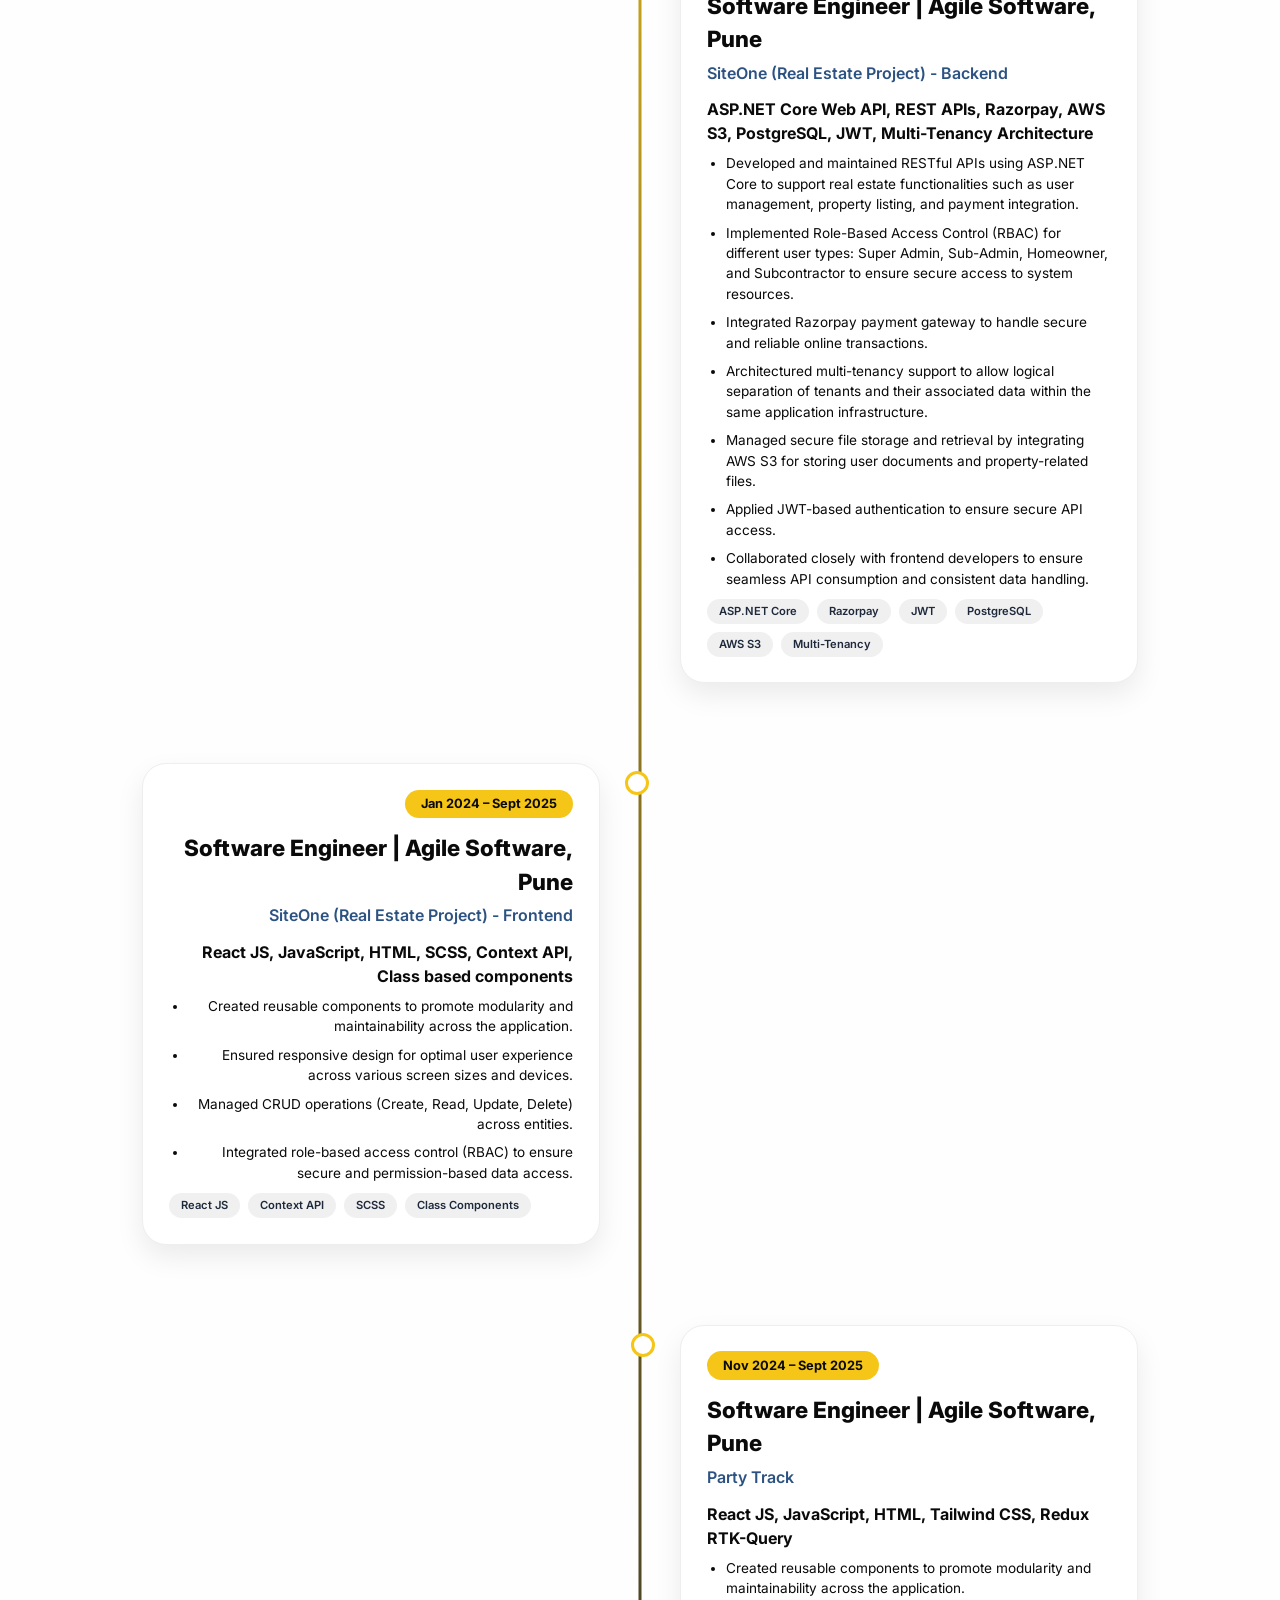
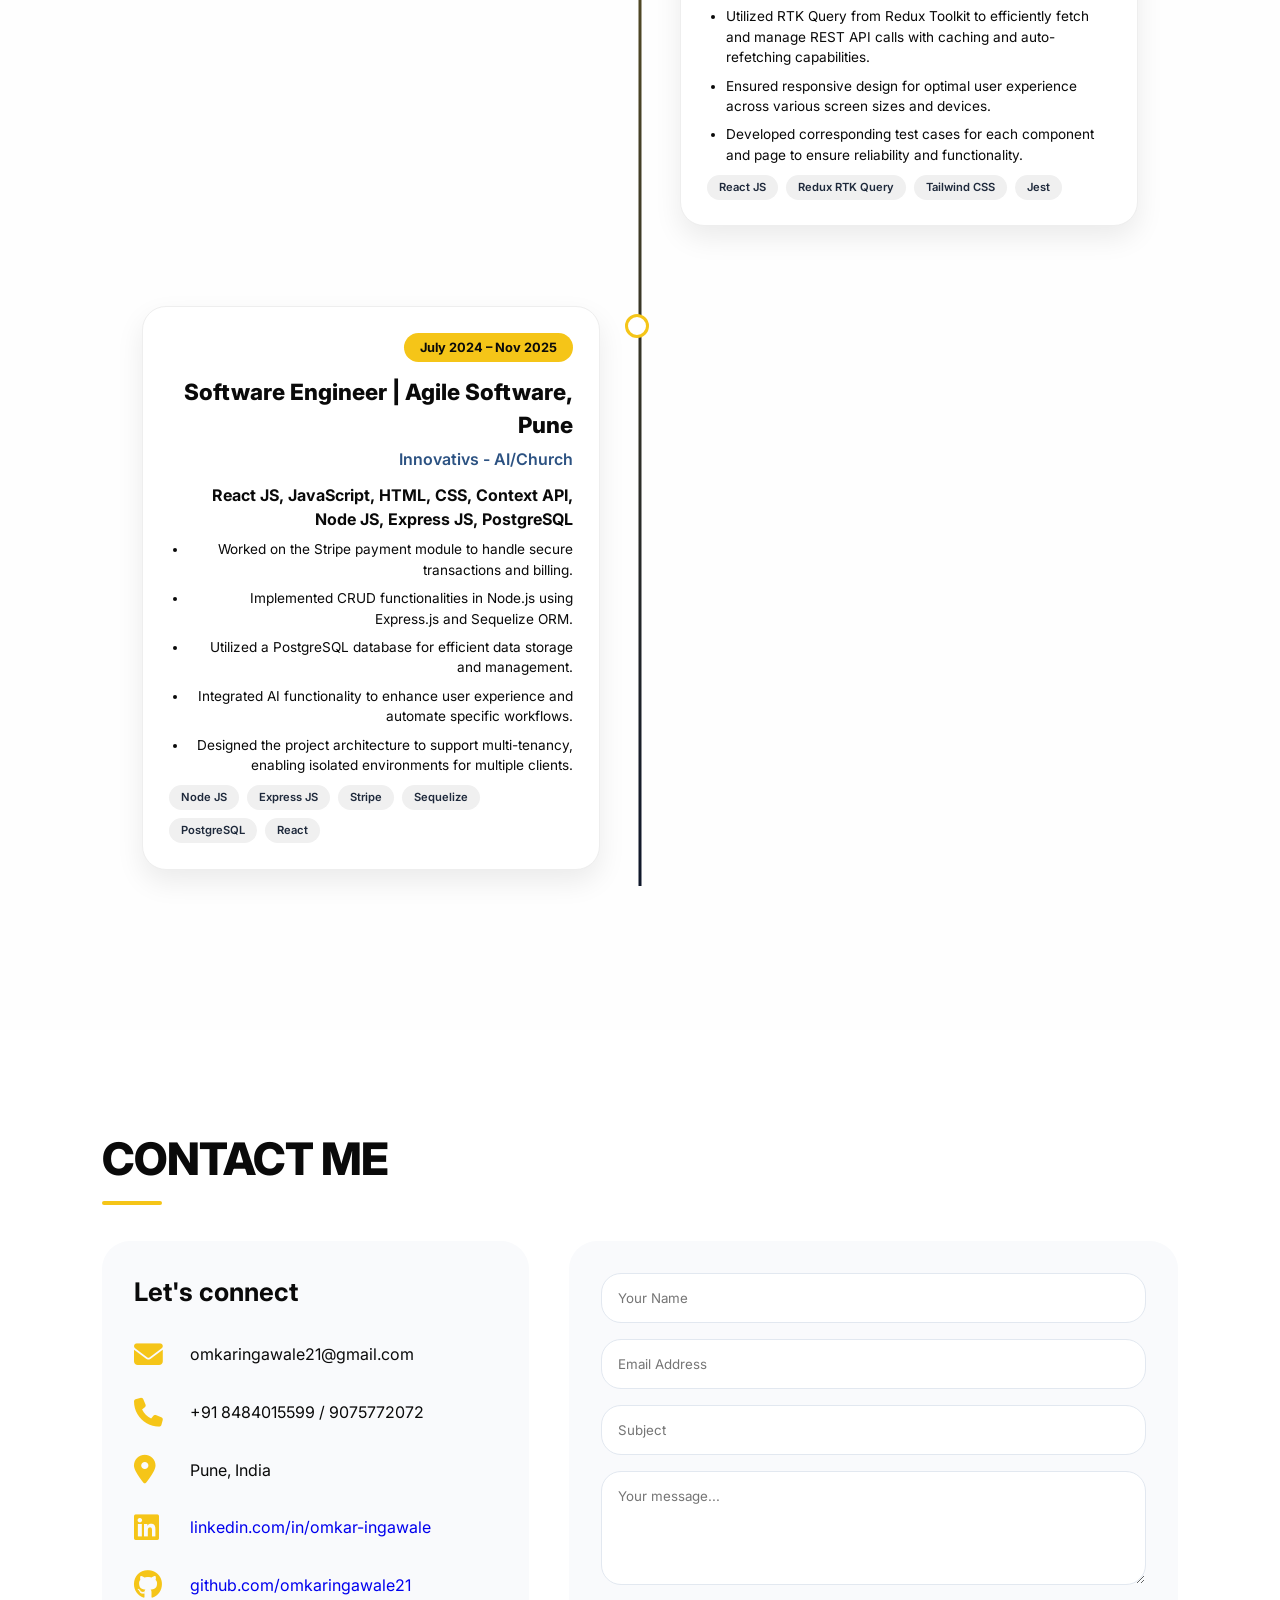
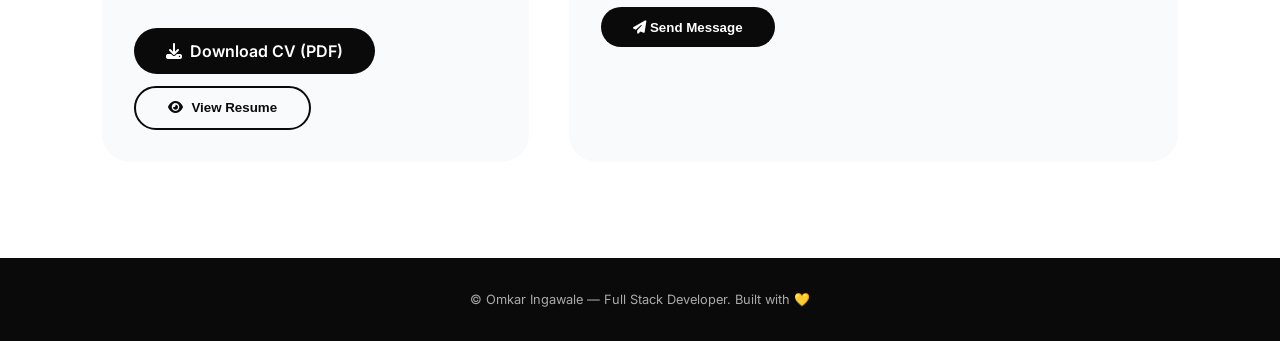
==== commit 19d2b072: "feat: added profile photo" ====
--- a/index.html
+++ b/index.html
@@ -40,7 +40,10 @@
 <section class="about" id="about">
   <h1 class="heading" style="color:white">About Me</h1>
   <div class="about-container">
-    <div class="about-card profile-img"><img src="https://placehold.co/300x300/f5c518/0f172a?text=OI" alt="Omkar"></div>
+    <div class="about-card profile-img">
+      <img src="omkar_linked_photo.png" alt="Omkar">
+      <!-- <img src="https://placehold.co/300x300/f5c518/0f172a?text=OI" alt="Omkar"> -->
+    </div>
     <div class="about-card info">
       <p><strong>Omkar Abhay Ingawale</strong> <span>: Name</span></p>
       <p>Full Stack Developer <span>: Role</span></p>
